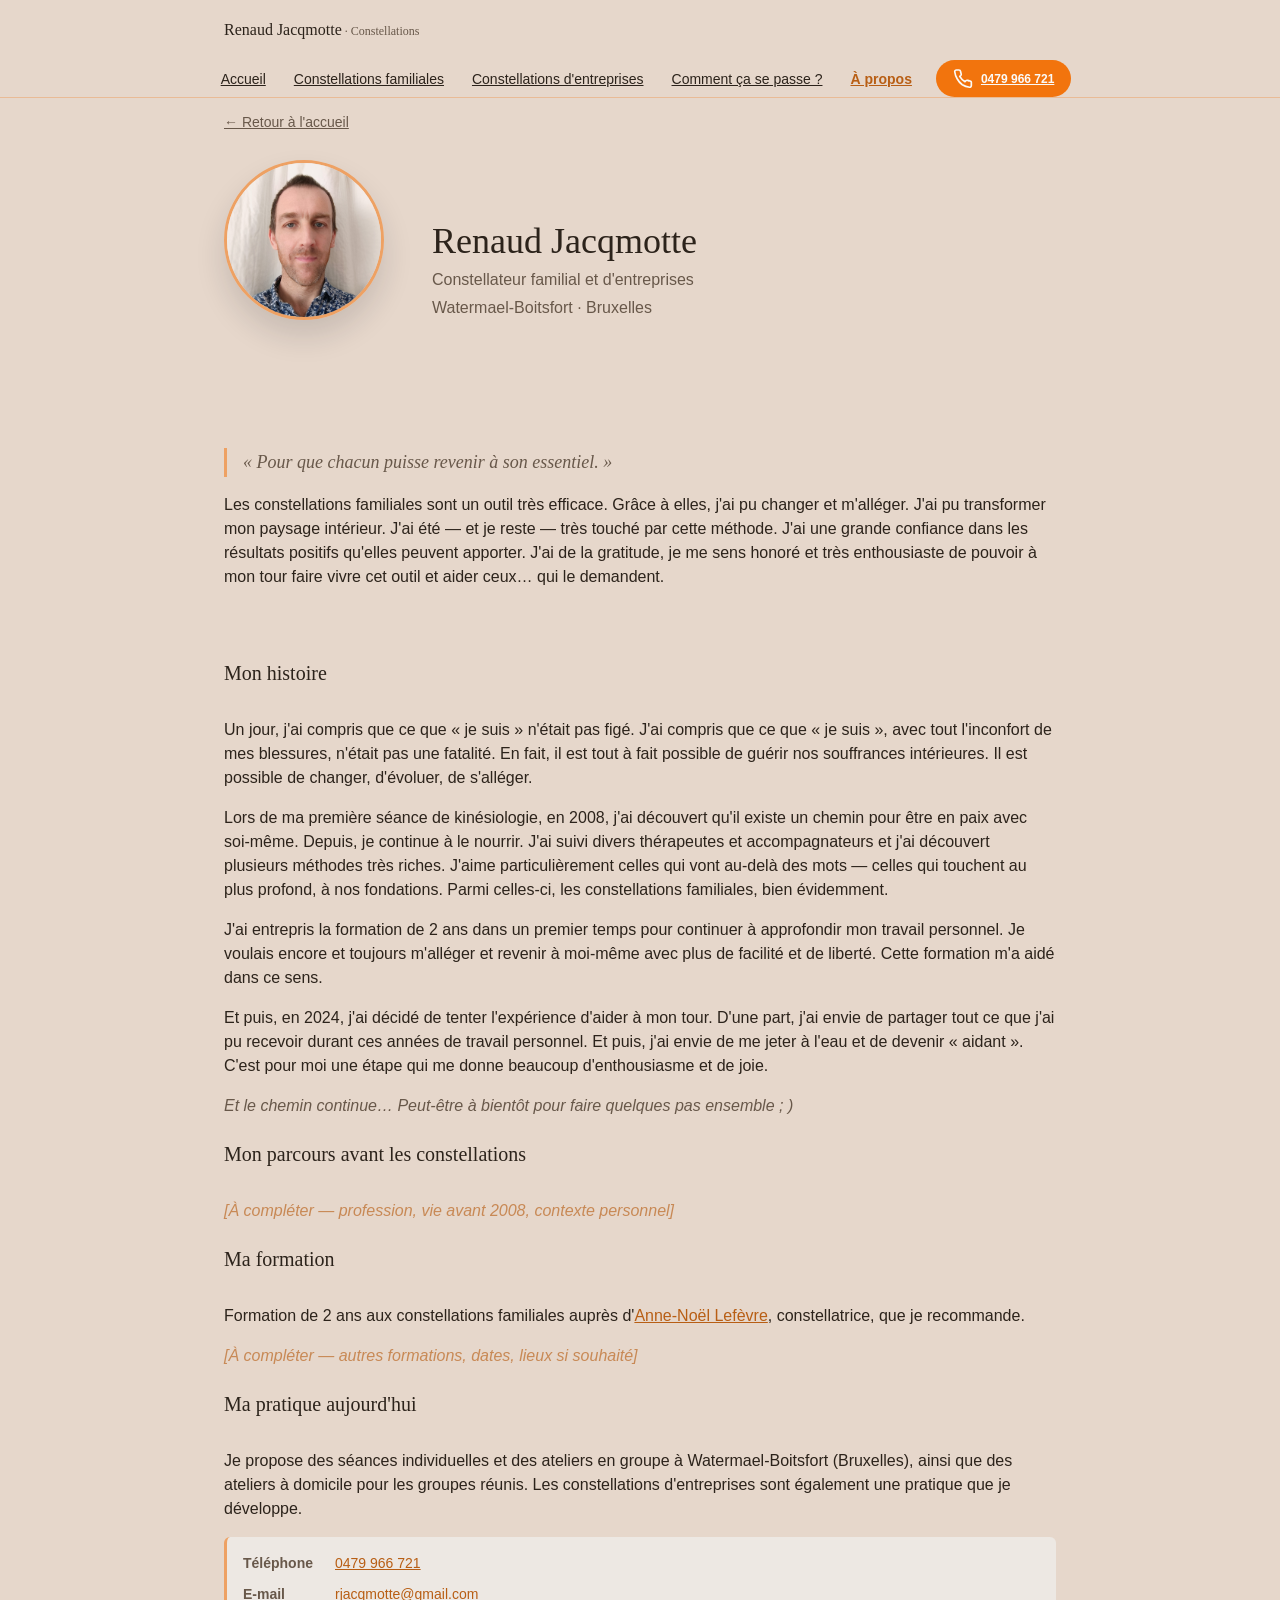
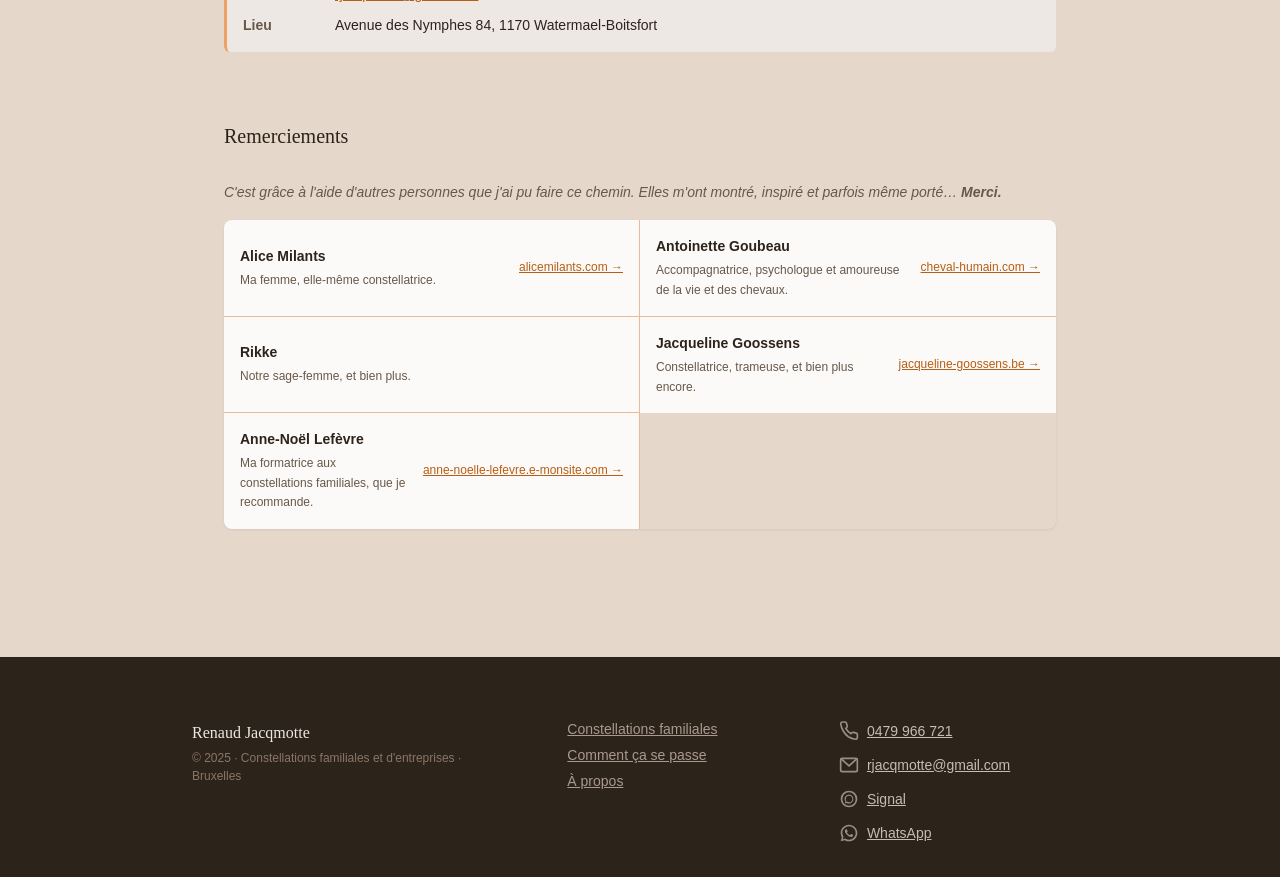
==== a-propos.html @ 7aaa8695 "refonte du menu mobile" ====
<!DOCTYPE html>
<html lang="fr">

<head>
  <title>À propos — Renaud Jacqmotte Constellations</title>
  <meta charset="UTF-8">
  <meta name="viewport" content="width=device-width, initial-scale=1.0">
  <meta name="description" content="Renaud Jacqmotte, constellateur familial et d'entreprises à Bruxelles. Son parcours, son histoire, sa formation.">
  <link rel="icon" href="favicon.svg" type="image/svg+xml">
  <link rel="stylesheet" href="css/variables.css">
  <link rel="stylesheet" href="css/new_style.css">
  <script src="JS/script.js" defer></script>
  <meta property="og:type" content="website">
  <meta property="og:title" content="À propos — Renaud Jacqmotte Constellations">
  <meta property="og:description" content="Renaud Jacqmotte, constellateur familial et d'entreprises à Bruxelles. Son parcours et sa formation.">
  <meta property="og:image" content="resources/media/photo-profil-1.jpg">
  <meta property="og:locale" content="fr_BE">
</head>

<body>

  <header class="site-header">
    <div class="site-header_inner">

      <a class="site-header_logo" href="index.html">
        Renaud Jacqmotte<span class="site-header_logo-sub"> · Constellations</span>
      </a>

      <button class="nav-toggle" aria-label="Ouvrir le menu" aria-expanded="false" aria-controls="mobile-menu">
        <span class="nav-toggle_bar"></span>
        <span class="nav-toggle_bar"></span>
        <span class="nav-toggle_bar"></span>
      </button>

    </div>

    <nav class="mobile-menu" id="mobile-menu" aria-hidden="true">
      <ul class="mobile-menu_list">
        <li><a class="mobile-menu_link" href="index.html">Accueil</a></li>
        <li><a class="mobile-menu_link" href="constellations-familiales.html">Constellations familiales</a></li>
        <li><a class="mobile-menu_link" href="constellations-entreprises.html">Constellations d'entreprises</a></li>
        <li><a class="mobile-menu_link" href="comment-ca-se-passe.html">Comment ça se passe&nbsp;?</a></li>
        <li><a class="mobile-menu_link" href="a-propos.html">À propos</a></li>
        <li class="mobile-menu_cta">
          <a class="mobile-menu_btn mobile-menu_btn--phone" href="tel:+32479966721">
            <svg aria-hidden="true" xmlns="http://www.w3.org/2000/svg" viewBox="0 0 24 24" fill="none"
              stroke="currentColor" stroke-width="2" stroke-linecap="round" stroke-linejoin="round">
              <path d="M22 16.92v3a2 2 0 0 1-2.18 2 19.79 19.79 0 0 1-8.63-3.07A19.5 19.5 0 0 1 5.15 12a19.79 19.79 0 0 1-3.07-8.67A2 2 0 0 1 4.06 1.18h3a2 2 0 0 1 2 1.72c.127.96.361 1.903.7 2.81a2 2 0 0 1-.45 2.11L8.09 8.91a16 16 0 0 0 6.29 6.29l1.09-1.09a2 2 0 0 1 2.11-.45c.907.339 1.85.573 2.81.7A2 2 0 0 1 22 16.92z"/>
            </svg>
            0479 966 721
          </a>
          <div class="mobile-menu_contacts">
            <a class="mobile-menu_btn" href="mailto:rjacqmotte@gmail.com">
              <svg aria-hidden="true" xmlns="http://www.w3.org/2000/svg" viewBox="0 0 24 24" fill="none"
                stroke="currentColor" stroke-width="2">
                <rect x="2" y="4" width="20" height="16" rx="2"/>
                <polyline points="2,4 12,13 22,4"/>
              </svg>
              Mail
            </a>
            <a class="mobile-menu_btn" href="https://wa.me/32479966721" target="_blank" rel="noopener">
              <svg aria-hidden="true" xmlns="http://www.w3.org/2000/svg" viewBox="0 0 24 24" fill="currentColor">
                <path d="M12 2C6.477 2 2 6.477 2 12c0 1.89.525 3.66 1.438 5.168L2 22l4.978-1.418A9.956 9.956 0 0 0 12 22c5.523 0 10-4.477 10-10S17.523 2 12 2zm0 18a7.95 7.95 0 0 1-4.073-1.117l-.292-.174-3.036.865.872-3.093-.19-.308A7.96 7.96 0 0 1 4 12c0-4.411 3.589-8 8-8s8 3.589 8 8-3.589 8-8 8zm4.406-5.884c-.241-.12-1.427-.703-1.648-.783-.221-.08-.382-.12-.543.12-.16.241-.622.783-.763.944-.14.16-.281.18-.522.06-.241-.12-1.018-.375-1.939-1.197-.717-.64-1.201-1.43-1.342-1.671-.14-.241-.015-.371.106-.491.108-.108.241-.281.361-.422.12-.14.16-.241.241-.401.08-.16.04-.301-.02-.422-.06-.12-.543-1.307-.743-1.79-.196-.47-.396-.406-.543-.414l-.462-.008c-.16 0-.422.06-.643.301-.221.241-.843.823-.843 2.007s.863 2.328.983 2.489c.12.16 1.698 2.593 4.115 3.637.575.248 1.023.396 1.372.507.576.184 1.1.158 1.515.096.462-.069 1.427-.583 1.628-1.146.2-.562.2-1.044.14-1.146-.06-.1-.221-.16-.462-.281z"/>
              </svg>
              WhatsApp
            </a>
          </div>
          <a class="mobile-menu_btn mobile-menu_btn--external" href="https://mobilizon.be/@renaud_jacqmotte_constellations" target="_blank" rel="noopener">
            Prochaines dates (mobilizon.be)
            <svg aria-hidden="true" xmlns="http://www.w3.org/2000/svg" viewBox="0 0 24 24" fill="none"
              stroke="currentColor" stroke-width="2" stroke-linecap="round" stroke-linejoin="round">
              <path d="M18 13v6a2 2 0 0 1-2 2H5a2 2 0 0 1-2-2V8a2 2 0 0 1 2-2h6"/>
              <polyline points="15 3 21 3 21 9"/>
              <line x1="10" y1="14" x2="21" y2="3"/>
            </svg>
          </a>
        </li>
      </ul>
    </nav>

    <div class="nav-overlay" id="nav-overlay" aria-hidden="true"></div>
  </header>

  <main class="l-main-container">

    <!-- 1. HERO PORTRAIT -->
    <section class="about-page">

      <a href="index.html" class="page-back">← Retour à l'accueil</a>

      <div class="about-page_header">
        <div class="about-me_portrait-wrapper about-page_portrait-wrapper">
          <img
            class="about-me_portrait"
            src="resources/media/photo-profil-1.jpg" loading="lazy" width="200" height="200"
            alt="Portrait de Renaud Jacqmotte, constellateur"
          />
        </div>
        <div class="about-page_header-text">
          <h1 class="about-page_title">Renaud Jacqmotte</h1>
          <p class="about-me_tagline">Constellateur familial et d'entreprises</p>
          <p class="about-me_tagline">Watermael-Boitsfort · Bruxelles</p>
        </div>
      </div>

    </section>

    <!-- 2. ACCROCHE -->
    <section class="aboutp-intro">
      <blockquote class="page-hero_quote">
        «&nbsp;Pour que chacun puisse revenir à son essentiel.&nbsp;»
      </blockquote>
      <p class="about-me_text">
        Les constellations familiales sont un outil très efficace. Grâce à elles, j'ai pu changer
        et m'alléger. J'ai pu transformer mon paysage intérieur. J'ai été — et je reste — très
        touché par cette méthode. J'ai une grande confiance dans les résultats positifs qu'elles
        peuvent apporter. J'ai de la gratitude, je me sens honoré et très enthousiaste de pouvoir
        à mon tour faire vivre cet outil et aider ceux… qui le demandent.
      </p>
    </section>

    <!-- 3. MON HISTOIRE -->
    <section class="about-page_body">

      <h2 class="section-title about-page_section-title">Mon histoire</h2>

      <p class="about-me_text">
        Un jour, j'ai compris que ce que «&nbsp;je suis&nbsp;» n'était pas figé. J'ai compris que
        ce que «&nbsp;je suis&nbsp;», avec tout l'inconfort de mes blessures, n'était pas une fatalité.
        En fait, il est tout à fait possible de guérir nos souffrances intérieures. Il est possible
        de changer, d'évoluer, de s'alléger.
      </p>
      <p class="about-me_text">
        Lors de ma première séance de kinésiologie, en 2008, j'ai découvert qu'il existe un chemin
        pour être en paix avec soi-même. Depuis, je continue à le nourrir. J'ai suivi divers
        thérapeutes et accompagnateurs et j'ai découvert plusieurs méthodes très riches. J'aime
        particulièrement celles qui vont au-delà des mots — celles qui touchent au plus profond,
        à nos fondations. Parmi celles-ci, les constellations familiales, bien évidemment.
      </p>
      <p class="about-me_text">
        J'ai entrepris la formation de 2 ans dans un premier temps pour continuer à approfondir
        mon travail personnel. Je voulais encore et toujours m'alléger et revenir à moi-même
        avec plus de facilité et de liberté. Cette formation m'a aidé dans ce sens.
      </p>
      <p class="about-me_text">
        Et puis, en 2024, j'ai décidé de tenter l'expérience d'aider à mon tour. D'une part,
        j'ai envie de partager tout ce que j'ai pu recevoir durant ces années de travail personnel.
        Et puis, j'ai envie de me jeter à l'eau et de devenir «&nbsp;aidant&nbsp;». C'est pour moi
        une étape qui me donne beaucoup d'enthousiasme et de joie.
      </p>
      <p class="about-me_text aboutp-closing">
        Et le chemin continue… Peut-être à bientôt pour faire quelques pas ensemble&nbsp;; )
      </p>

      <!-- À compléter -->
      <h2 class="section-title about-page_section-title">Mon parcours avant les constellations</h2>
      <p class="about-me_text aboutp-mock">
        [À compléter — profession, vie avant 2008, contexte personnel]
      </p>

      <h2 class="section-title about-page_section-title">Ma formation</h2>
      <p class="about-me_text">
        Formation de 2 ans aux constellations familiales auprès
        d'<a href="https://anne-noelle-lefevre.e-monsite.com/" class="aboutp-link" target="_blank" rel="noopener">Anne-Noël Lefèvre</a>,
        constellatrice, que je recommande.
      </p>
      <p class="about-me_text aboutp-mock">
        [À compléter — autres formations, dates, lieux si souhaité]
      </p>

      <h2 class="section-title about-page_section-title">Ma pratique aujourd'hui</h2>
      <p class="about-me_text">
        Je propose des séances individuelles et des ateliers en groupe à Watermael-Boitsfort (Bruxelles),
        ainsi que des ateliers à domicile pour les groupes réunis. Les constellations d'entreprises
        sont également une pratique que je développe.
      </p>

      <div class="about-me_contact-container">
        <p class="about-me_contact">
          <span class="about-me_contact-label">Téléphone</span>
          <a href="tel:+32479966721" class="about-me_contact-link">0479 966 721</a>
        </p>
        <p class="about-me_contact">
          <span class="about-me_contact-label">E-mail</span>
          <a href="mailto:rjacqmotte@gmail.com" class="about-me_contact-link">rjacqmotte@gmail.com</a>
        </p>
        <p class="about-me_contact">
          <span class="about-me_contact-label">Lieu</span>
          <span>Avenue des Nymphes 84, 1170 Watermael-Boitsfort</span>
        </p>
      </div>

    </section>

    <!-- 4. REMERCIEMENTS -->
    <section class="aboutp-thanks">
      <h2 class="section-title about-page_section-title">Remerciements</h2>
      <p class="aboutp-thanks_intro">
        C'est grâce à l'aide d'autres personnes que j'ai pu faire ce chemin.
        Elles m'ont montré, inspiré et parfois même porté… <strong>Merci.</strong>
      </p>

      <ul class="aboutp-thanks_list">

        <li class="aboutp-thanks_item">
          <div class="aboutp-thanks_content">
            <p class="aboutp-thanks_name">Alice Milants</p>
            <p class="aboutp-thanks_role">Ma femme, elle-même constellatrice.</p>
          </div>
          <a class="aboutp-thanks_link" href="https://www.alicemilants.com/" target="_blank" rel="noopener">
            alicemilants.com →
          </a>
        </li>

        <li class="aboutp-thanks_item">
          <div class="aboutp-thanks_content">
            <p class="aboutp-thanks_name">Antoinette Goubeau</p>
            <p class="aboutp-thanks_role">Accompagnatrice, psychologue et amoureuse de la vie et des chevaux.</p>
          </div>
          <a class="aboutp-thanks_link" href="https://www.cheval-humain.com/team/antoinette-goubau" target="_blank" rel="noopener">
            cheval-humain.com →
          </a>
        </li>

        <li class="aboutp-thanks_item">
          <div class="aboutp-thanks_content">
            <p class="aboutp-thanks_name">Rikke</p>
            <p class="aboutp-thanks_role">Notre sage-femme, et bien plus.</p>
          </div>
        </li>

        <li class="aboutp-thanks_item">
          <div class="aboutp-thanks_content">
            <p class="aboutp-thanks_name">Jacqueline Goossens</p>
            <p class="aboutp-thanks_role">Constellatrice, trameuse, et bien plus encore.</p>
          </div>
          <a class="aboutp-thanks_link" href="http://www.jacqueline-goossens.be/" target="_blank" rel="noopener">
            jacqueline-goossens.be →
          </a>
        </li>

        <li class="aboutp-thanks_item">
          <div class="aboutp-thanks_content">
            <p class="aboutp-thanks_name">Anne-Noël Lefèvre</p>
            <p class="aboutp-thanks_role">Ma formatrice aux constellations familiales, que je recommande.</p>
          </div>
          <a class="aboutp-thanks_link" href="https://anne-noelle-lefevre.e-monsite.com/" target="_blank" rel="noopener">
            anne-noelle-lefevre.e-monsite.com →
          </a>
        </li>

      </ul>
    </section>

  </main>

  <footer class="site-footer">
    <div class="site-footer_inner">

      <div class="site-footer_brand">
        <p class="site-footer_name">Renaud Jacqmotte</p>
        <p class="site-footer_copy">© 2025 · Constellations familiales et d'entreprises · Bruxelles</p>
      </div>

      <nav class="site-footer_nav" aria-label="Pages">
        <a href="constellations-familiales.html">Constellations familiales</a>
        <a href="comment-ca-se-passe.html">Comment ça se passe</a>
        <a href="a-propos.html">À propos</a>
      </nav>

      <div class="site-footer_contact">
        <a class="site-footer_contact-link" href="tel:+32479966721">
          <svg aria-hidden="true" xmlns="http://www.w3.org/2000/svg" viewBox="0 0 24 24" fill="none"
            stroke="currentColor" stroke-width="2" stroke-linecap="round" stroke-linejoin="round">
            <path d="M22 16.92v3a2 2 0 0 1-2.18 2 19.79 19.79 0 0 1-8.63-3.07A19.5 19.5 0 0 1 5.15 12a19.79 19.79 0 0 1-3.07-8.67A2 2 0 0 1 4.06 1.18h3a2 2 0 0 1 2 1.72c.127.96.361 1.903.7 2.81a2 2 0 0 1-.45 2.11L8.09 8.91a16 16 0 0 0 6.29 6.29l1.09-1.09a2 2 0 0 1 2.11-.45c.907.339 1.85.573 2.81.7A2 2 0 0 1 22 16.92z"/>
          </svg>
          0479 966 721
        </a>
        <a class="site-footer_contact-link" href="mailto:rjacqmotte@gmail.com">
          <svg aria-hidden="true" xmlns="http://www.w3.org/2000/svg" viewBox="0 0 24 24" fill="none"
            stroke="currentColor" stroke-width="2">
            <rect x="2" y="4" width="20" height="16" rx="2"/>
            <polyline points="2,4 12,13 22,4"/>
          </svg>
          rjacqmotte@gmail.com
        </a>
        <a class="site-footer_contact-link" href="https://signal.me/#p/+32479966721" target="_blank" rel="noopener">
          <svg aria-hidden="true" xmlns="http://www.w3.org/2000/svg" viewBox="0 0 24 24" fill="currentColor">
            <path d="M12 2a10 10 0 1 0 10 10A10 10 0 0 0 12 2zm0 18a8 8 0 1 1 8-8 8 8 0 0 1-8 8z"/>
            <path d="M12 6.5a5.5 5.5 0 0 0-4.33 8.84l-.6 2.16 2.16-.6A5.5 5.5 0 1 0 12 6.5zm0 9.5a4 4 0 0 1-2.05-.57l-.15-.09-1.28.34.35-1.26-.1-.16A4 4 0 1 1 12 16z"/>
          </svg>
          Signal
        </a>
        <a class="site-footer_contact-link" href="https://wa.me/32479966721" target="_blank" rel="noopener">
          <svg aria-hidden="true" xmlns="http://www.w3.org/2000/svg" viewBox="0 0 24 24" fill="currentColor">
            <path d="M12 2C6.477 2 2 6.477 2 12c0 1.89.525 3.66 1.438 5.168L2 22l4.978-1.418A9.956 9.956 0 0 0 12 22c5.523 0 10-4.477 10-10S17.523 2 12 2zm0 18a7.95 7.95 0 0 1-4.073-1.117l-.292-.174-3.036.865.872-3.093-.19-.308A7.96 7.96 0 0 1 4 12c0-4.411 3.589-8 8-8s8 3.589 8 8-3.589 8-8 8zm4.406-5.884c-.241-.12-1.427-.703-1.648-.783-.221-.08-.382-.12-.543.12-.16.241-.622.783-.763.944-.14.16-.281.18-.522.06-.241-.12-1.018-.375-1.939-1.197-.717-.64-1.201-1.43-1.342-1.671-.14-.241-.015-.371.106-.491.108-.108.241-.281.361-.422.12-.14.16-.241.241-.401.08-.16.04-.301-.02-.422-.06-.12-.543-1.307-.743-1.79-.196-.47-.396-.406-.543-.414l-.462-.008c-.16 0-.422.06-.643.301-.221.241-.843.823-.843 2.007s.863 2.328.983 2.489c.12.16 1.698 2.593 4.115 3.637.575.248 1.023.396 1.372.507.576.184 1.1.158 1.515.096.462-.069 1.427-.583 1.628-1.146.2-.562.2-1.044.14-1.146-.06-.1-.221-.16-.462-.281z"/>
          </svg>
          WhatsApp
        </a>
      </div>

    </div>
  </footer>

  <nav class="contact-banner">
    <ul class="contact-banner_gallery">
      <li class="contact-banner_item">
        <a class="contact-banner_link contact_mail" href="mailto:rjacqmotte@gmail.com" aria-label="Envoyer un mail">
          <svg xmlns="http://www.w3.org/2000/svg" viewBox="0 0 24 24" fill="none" stroke="currentColor" stroke-width="2" aria-hidden="true">
            <rect x="2" y="4" width="20" height="16" rx="2"/><polyline points="2,4 12,13 22,4"/>
          </svg>
          <span class="contact-banner_label">Mail</span>
        </a>
      </li>
      <li class="contact-banner_item">
        <a class="contact-banner_link contact_phone" href="tel:+32479966721" aria-label="Appeler par téléphone">
          <svg xmlns="http://www.w3.org/2000/svg" viewBox="0 0 24 24" fill="none" stroke="currentColor" stroke-width="2" stroke-linecap="round" stroke-linejoin="round" aria-hidden="true">
            <path d="M22 16.92v3a2 2 0 0 1-2.18 2 19.79 19.79 0 0 1-8.63-3.07A19.5 19.5 0 0 1 5.15 12a19.79 19.79 0 0 1-3.07-8.67A2 2 0 0 1 4.06 1.18h3a2 2 0 0 1 2 1.72 12.84 12.84 0 0 0 .7 2.81 2 2 0 0 1-.45 2.11L8.09 8.91a16 16 0 0 0 6.29 6.29l1.09-1.09a2 2 0 0 1 2.11-.45 12.84 12.84 0 0 0 2.81.7A2 2 0 0 1 22 16.92z"/>
          </svg>
          <span class="contact-banner_label">Téléphone</span>
        </a>
      </li>
      <li class="contact-banner_item">
        <a class="contact-banner_link contact_signal" href="https://signal.me/#p/+32479966721" aria-label="Contacter sur Signal">
          <svg xmlns="http://www.w3.org/2000/svg" viewBox="0 0 24 24" fill="currentColor" aria-hidden="true">
            <path d="M12 2a10 10 0 1 0 10 10A10 10 0 0 0 12 2zm0 18a8 8 0 1 1 8-8 8 8 0 0 1-8 8z"/>
            <path d="M12 6.5a5.5 5.5 0 0 0-4.33 8.84l-.6 2.16 2.16-.6A5.5 5.5 0 1 0 12 6.5zm0 9.5a4 4 0 0 1-2.05-.57l-.15-.09-1.28.34.35-1.26-.1-.16A4 4 0 1 1 12 16z"/>
          </svg>
          <span class="contact-banner_label">Signal</span>
        </a>
      </li>
      <li class="contact-banner_item">
        <a class="contact-banner_link contact_whatsapp" href="https://wa.me/32479966721" aria-label="Envoyer un message WhatsApp">
          <svg xmlns="http://www.w3.org/2000/svg" viewBox="0 0 24 24" fill="currentColor" aria-hidden="true">
            <path d="M12 2C6.477 2 2 6.477 2 12c0 1.89.525 3.66 1.438 5.168L2 22l4.978-1.418A9.956 9.956 0 0 0 12 22c5.523 0 10-4.477 10-10S17.523 2 12 2zm0 18a7.95 7.95 0 0 1-4.073-1.117l-.292-.174-3.036.865.872-3.093-.19-.308A7.96 7.96 0 0 1 4 12c0-4.411 3.589-8 8-8s8 3.589 8 8-3.589 8-8 8zm4.406-5.884c-.241-.12-1.427-.703-1.648-.783-.221-.08-.382-.12-.543.12-.16.241-.622.783-.763.944-.14.16-.281.18-.522.06-.241-.12-1.018-.375-1.939-1.197-.717-.64-1.201-1.43-1.342-1.671-.14-.241-.015-.371.106-.491.108-.108.241-.281.361-.422.12-.14.16-.241.241-.401.08-.16.04-.301-.02-.422-.06-.12-.543-1.307-.743-1.79-.196-.47-.396-.406-.543-.414l-.462-.008c-.16 0-.422.06-.643.301-.221.241-.843.823-.843 2.007s.863 2.328.983 2.489c.12.16 1.698 2.593 4.115 3.637.575.248 1.023.396 1.372.507.576.184 1.1.158 1.515.096.462-.069 1.427-.583 1.628-1.146.2-.562.2-1.044.14-1.146-.06-.1-.221-.16-.462-.281z"/>
          </svg>
          <span class="contact-banner_label">WhatsApp</span>
        </a>
      </li>
    </ul>
  </nav>

</body>
</html>
---- css/variables.css ----
:root {
  /* Primitive colors: 50=lightest, 900=darkest */
  --color-primary-50: hsl(27 10% 98%);
  --color-primary-100: hsl(27 20% 92%);
  --color-primary-200: hsl(27 35% 85%);
  --color-primary-300: hsl(27 65% 75%);
  --color-primary-400: hsl(27 80% 66%);
  --color-primary-500: hsl(27 90% 50%);
  --color-primary-600: hsl(27 80% 40%);
  --color-primary-700: hsl(27 65% 25%);
  --color-primary-800: hsl(27 35% 15%);
  --color-primary-900: hsl(27 20% 10%);

  --color-secondary-50: hsl(99 5% 80%);
  --color-secondary-100: hsl(99, 8%, 70%);
  --color-secondary-200: hsl(99 25% 65%);
  --color-secondary-300: hsl(99, 35%, 41%);
  --color-secondary-400: hsl(99 55% 32%);
  --color-secondary-500: hsl(99, 98%, 17%);
  --color-secondary-600: hsl(99 55% 16%);
  --color-secondary-700: hsl(99, 35%, 15%);
  --color-secondary-800: hsl(99 25% 13%);
  --color-secondary-900: hsl(99 15% 10%);

  /* Neutral colors: slight tint from primary hue */
  --color-gray-50: hsl(27 28% 98%);
  --color-gray-100: hsl(27 24% 95%);
  --color-gray-200: hsl(27 20% 91%);
  --color-gray-300: hsl(27 18% 84%);
  --color-gray-400: hsl(27 16% 74%);
  --color-gray-500: hsl(27 14% 61%);
  --color-gray-600: hsl(27 15% 47%);
  --color-gray-700: hsl(27 17% 35%);
  --color-gray-800: hsl(27 20% 24%);
  --color-gray-900: hsl(27 24% 14%);

  --color-red-50: hsl(8 82% 97%);
  --color-red-100: hsl(8 78% 93%);
  --color-red-200: hsl(8 74% 86%);
  --color-red-300: hsl(8 70% 77%);
  --color-red-400: hsl(8 76% 66%);
  --color-red-500: hsl(8 80% 55%);
  --color-red-600: hsl(8 70% 45%);
  --color-red-700: hsl(8 60% 36%);
  --color-red-800: hsl(8 52% 28%);
  --color-red-900: hsl(8 44% 20%);

  --color-green-50: hsl(154 56% 96%);
  --color-green-100: hsl(154 52% 92%);
  --color-green-200: hsl(154 48% 84%);
  --color-green-300: hsl(154 46% 75%);
  --color-green-400: hsl(154 56% 63%);
  --color-green-500: hsl(154 66% 48%);
  --color-green-600: hsl(154 56% 39%);
  --color-green-700: hsl(154 48% 31%);
  --color-green-800: hsl(154 40% 24%);
  --color-green-900: hsl(154 34% 18%);

  --color-yellow-50: hsl(38 92% 90%);
  --color-yellow-100: hsl(38 89% 84%);
  --color-yellow-200: hsl(38 88% 82%);
  --color-yellow-300: hsl(38 84% 72%);
  --color-yellow-400: hsl(38 90% 61%);
  --color-yellow-500: hsl(38 94% 50%);
  --color-yellow-600: hsl(38 82% 41%);
  --color-yellow-700: hsl(38 70% 33%);
  --color-yellow-800: hsl(38 58% 26%);
  --color-yellow-900: hsl(38 46% 20%);

  /* Typography scale */
  --font-size-xs: 12px;
  --font-size-sm: 14px;
  --font-size-base: 16px;
  --font-size-lg: 18px;
  --font-size-xl: 20px;
  --font-size-2xl: 24px;
  --font-size-3xl: 30px;
  --font-size-4xl: 36px;
  --font-size-5xl: 48px;
  --font-size-6xl: 60px;
  --font-size-7xl: 72px;

  /* Font weights */
  --fw-regular: 400;
  --fw-medium: 500;
  --fw-semibold: 600;
  --fw-bold: 700;
  --fw-extrabold: 800;

  /* Line heights */
  --lh-tight: 1.1;
  --lh-snug: 1.25;
  --lh-normal: 1.5;
  --lh-relaxed: 1.625;
  --lh-loose: 1.8;

  /* Space scale (non-linear by design) */
  --space-1: 4px;
  --space-2: 8px;
  --space-3: 12px;
  --space-4: 16px;
  --space-5: 24px;
  --space-6: 32px;
  --space-7: 48px;
  --space-8: 64px;
  --space-9: 96px;
  --space-10: 128px;
  --space-11: 192px;
  --space-12: 256px;
  --space-13: 384px;
  --space-14: 512px;
  --space-15: 640px;
  --space-16: 768px;

  /* Size aliases */
  --size-1: var(--space-1);
  --size-2: var(--space-2);
  --size-3: var(--space-3);
  --size-4: var(--space-4);
  --size-5: var(--space-5);
  --size-6: var(--space-6);
  --size-7: var(--space-7);
  --size-8: var(--space-8);
  --size-9: var(--space-9);
  --size-10: var(--space-10);
  --size-11: var(--space-11);
  --size-12: var(--space-12);
  --size-13: var(--space-13);
  --size-14: var(--space-14);
  --size-15: var(--space-15);
  --size-16: var(--space-16);

  /* Border radius */
  --radius-1: 2px;
  --radius-2: 4px;
  --radius-3: 6px;
  --radius-4: 8px;
  --radius-5: 12px;
  --radius-6: 20px;
  --radius-round: 9999px;

  /* Border widths */
  --border-width-1: 1px;
  --border-width-2: 2px;
  --border-width-3: 3px;
  --border-width-focus: 3px;

  /* Opacity */
  --opacity-disabled: 0.4;
  --opacity-muted: 0.64;
  --opacity-overlay: 0.8;

  /* Shadows */
  --shadow-1: 0 1px 2px hsl(220 30% 10% / 0.08);
  --shadow-2: 0 4px 8px hsl(220 30% 10% / 0.1);
  --shadow-3: 0 10px 20px hsl(220 30% 10% / 0.12);
  --shadow-4: 0 16px 30px hsl(220 30% 10% / 0.14);
  --shadow-5: 0 24px 48px hsl(220 30% 10% / 0.18);

  /* Layering */
  --z-index-base: 0;
  --z-index-dropdown: 1000;
  --z-index-sticky: 1100;
  --z-index-overlay: 1200;
  --z-index-modal: 1300;
  --z-index-toast: 1400;
  --z-index-tooltip: 1500;

  /* Motion */
  --duration-fast: 120ms;
  --duration-normal: 220ms;
  --duration-slow: 360ms;

  --ease-standard: cubic-bezier(0.2, 0, 0, 1);
  --ease-in: cubic-bezier(0.4, 0, 1, 1);
  --ease-out: cubic-bezier(0, 0, 0.2, 1);
  --ease-bounce: cubic-bezier(0.34, 1.56, 0.64, 1);

  /* Breakpoints */
  --breakpoint-sm: 480px;
  --breakpoint-md: 768px;
  --breakpoint-lg: 1024px;
  --breakpoint-xl: 1280px;

  /* Layout */
  --container-sm: 540px;
  --container-md: 720px;
  --container-lg: 960px;
  --container-xl: 1140px;
  --max-reading-width: 68ch;

  /* Component sizing */
  --control-height-sm: 32px;
  --control-height-md: 40px;
  --control-height-lg: 48px;

  --icon-sm: 16px;
  --icon-md: 20px;
  --icon-lg: 24px;


  /************************************************************************/
  /* Semantic aliases */
  /********************/

  /* font */
  --font-family-header: 'Georgia', 'Palatino Linotype', 'Book Antiqua', Palatino, serif;
  --font-family-text: 'Segoe UI', 'Helvetica Neue', Arial, sans-serif;

  /* color */
  --color-bg-canvas: var(--color-primary-200);
  --color-bg-surface: var(--color-gray-200);
  --color-bg-elevated: var(--color-gray-50);

  --color-border-default: var(--color-primary-300);
  --color-border-strong: var(--color-primary-500);

  --color-text-default: var(--color-gray-900);
  --color-text-muted: var(--color-gray-700);
  --color-text-inverse: var(--color-gray-50);
  --color-text-alt1: var(--color-primary-600);

  --color-action-primary-bg: var(--color-primary-500);
  --color-action-primary-bg-hover: var(--color-primary-600);
  --color-action-primary-bg-active: var(--color-primary-700);
  --color-action-primary-bg-soft: var(--color-primary-100);
  --color-action-primary-text: var(--color-gray-50);
  --color-action-primary-border: var(--color-primary-500);

  --color-action-secondary-bg: var(--color-secondary-500);
  --color-action-secondary-bg-hover: var(--color-secondary-600);
  --color-action-secondary-bg-active: var(--color-secondary-700);
  --color-action-secondary-bg-soft: var(--color-secondary-100);
  --color-action-secondary-text: var(--color-gray-50);
  --color-action-secondary-border: var(--color-secondary-500);

  --color-link: var(--color-primary-600);
  --color-link-hover: var(--color-primary-700);
  --color-link-visited: var(--color-primary-800);

  --color-status-success: var(--color-green-500);
  --color-status-warning: var(--color-yellow-500);
  --color-status-danger: var(--color-red-500);

  --color-status-success-soft: var(--color-green-100);
  --color-status-warning-soft: var(--color-yellow-100);
  --color-status-danger-soft: var(--color-red-100);

  --color-disabled-bg: var(--color-gray-200);
  --color-disabled-border: var(--color-gray-300);
  --color-disabled-text: var(--color-gray-500);

  --color-focus-ring: hsl(220 84% 54% / 0.35);

  /* Button tokens */
  --color-btn-filled-bg: var(--color-primary-300);
  --color-btn-filled-bg-hover: var(--color-primary-400);
  --color-btn-filled-text: var(--color-primary-800);
  --color-btn-filled-border: var(--color-primary-400);

  --color-btn-bg-outline: var(--color-bg-surface);
  --color-btn-outline-text: var(--color-primary-700);
  --color-btn-outline-border: var(--color-primary-300);
  --color-btn-outline-border-hover: var(--color-primary-500);
  --color-btn-outline-bg-hover: var(--color-primary-200);

  --color-btn-ghost-text: var(--color-gray-600);
  --color-btn-ghost-text-hover: var(--color-gray-800);
  --color-btn-ghost-bg-hover: var(--color-gray-100);
}

/*
  ============================================================
  BONNES PRATIQUES - DESIGN TOKENS CSS (Synthese etudiante)
  ============================================================

  1) ORGANISER LES TOKENS EN 3 COUCHES
  - Primitives: valeurs brutes (color-primary-500, space-4, radius-3).
  - Semantiques: role UI (color-text-default, color-border-default).
  - Composants: besoins specifiques (control-height-md).
  -> En pratique: les composants utilisent surtout les tokens semantiques.

  2) GARDER UNE ECHELLE COHERENTE
  - Couleurs: 50 a 900 (clair vers fonce).
  - Espacements: une echelle unique (ici non lineaire, c'est OK si volontaire).
  - Typo: noms lisibles (xs, sm, base, lg, xl, 2xl...).

  3) PRIVILEGIER LE NOM DU ROLE, PAS LE NOM DE LA COULEUR
  - Preferer color-text-muted plutot que color-gray-600 dans les composants.
  - Avantage: plus simple a maintenir et a themer (dark mode, branding).

  4) STANDARDISER LES ETATS D'INTERACTION
  - Prevoir default, hover, active, focus-visible, disabled.
  - Conserver un focus ring visible (accessibilite clavier).

  5) ACCESSIBILITE (A11Y)
  - Verifier le contraste texte/fond (objectif WCAG AA minimum).
  - Eviter l'information uniquement par la couleur (ajouter icone/texte si besoin).
  - Garder des tailles de texte lisibles (base >= 16px en general).

  6) THEMING PROPRE
  - Pour creer un theme (ex: dark), redefinir d'abord les tokens semantiques.
  - Garder les primitives stables autant que possible.
  - Exemple: [data-theme="dark"] { --color-text-default: ... }

  7) EVITER LES "MAGIC NUMBERS"
  - Ne pas ecrire des valeurs en dur dans les composants.
  - Utiliser var(...) pour espace, couleurs, radius, ombres, typo, z-index.

  8) Z-INDEX ET OMBRES
  - Utiliser une echelle de couches (z-index-*) pour eviter les conflits.
  - Utiliser une echelle d'ombres (shadow-*) pour une profondeur coherente.

  9) RESPONSIVE
  - Centraliser les breakpoints ici.
  - Utiliser des conteneurs (container-*) et une largeur de lecture (max-reading-width)
    pour un confort de lecture sur desktop/mobile.

  10) STRATEGIE DE MAINTENANCE
  - Quand tu renommes des tokens, fais une migration progressive.
  - Option utile: conserver temporairement des aliases de compatibilite.
  - Supprimer les anciens tokens une fois la migration terminee.

  11) NOMMAGE RECOMMANDE
  - lowercase + tirets uniquement.
  - Prefixes explicites: color-, space-, size-, font-size-, z-index-.
  - Noms courts mais clairs, sans abreviations ambiguës.

  12) REFLEXE PROJET
  - Cette feuille est ton contrat visuel global.
  - Si une nouvelle valeur apparait souvent, transforme-la en token.
*/

/*
  ============================================================
  CHECKLIST RAPIDE - AVANT DE COMMENCER UN NOUVEAU PROJET
  ============================================================

  SYSTEME
  [ ] J'ai defini mes primitives (colors, space, typography, radius, shadow).
  [ ] J'ai defini mes tokens semantiques (text, bg, border, action, status).
  [ ] Je n'utilise qu'une seule convention de nommage (kebab-case).

  ACCESSIBILITE
  [ ] Le contraste des textes principaux passe WCAG AA.
  [ ] Le focus-visible est clairement visible au clavier.
  [ ] Les etats disabled restent lisibles (pas seulement "grises").

  COMPOSANTS
  [ ] Les boutons/champs/cartes utilisent les tokens, pas de valeurs en dur.
  [ ] Les etats hover/active/focus/disabled sont definis.
  [ ] Les espacements internes suivent l'echelle space-*.

  RESPONSIVE
  [ ] Les breakpoints sont centralises (breakpoint-*).
  [ ] La largeur de lecture reste confortable (max-reading-width).
  [ ] Les tailles de controle sont testees mobile + desktop.

  QUALITE
  [ ] Je n'ai pas de magic numbers repetees dans les styles.
  [ ] Je n'ai pas de doublons evidents dans les tokens.
  [ ] Les nouveaux tokens ont un nom de role clair.

  EVOLUTION
  [ ] Je peux ajouter un theme dark en redefinissant surtout les semantiques.
  [ ] J'ai note les decisions importantes (README ou notes).
*/
---- css/new_style.css ----
/* Styles du site : catégories 0 à 6, détaillées dans doc/ux.md.
  Les adaptations responsive restent avec leur groupe ; ordre interne conservé.
  Les ajustements .page-home ne sont pas encore généralisés aux autres pages. */

/* ============================================================
  0. VARIABLES
  ------------------------------------------------------------
  Primitives dans variables.css ; rôles typographiques et rythme ci-dessous.
  Les variables de l'accueil restent limitées à :root:where(.page-home).
============================================================ */

:root:where(.page-home) {
  --type-font-heading: var(--font-family-header);
  --type-font-body: var(--font-family-text);
  --type-size-page-title: var(--font-size-3xl);
  --type-size-page-title-wide: var(--font-size-4xl);
  --type-size-section-title: var(--font-size-xl);
  --type-size-subtitle: var(--font-size-xl);
  --type-size-item-title: var(--font-size-lg);
  --type-size-body: var(--font-size-base);
  --type-size-lead: var(--font-size-lg);
  --type-size-label: var(--font-size-xs);
  --type-size-action: var(--font-size-sm);
  --type-size-navigation: var(--font-size-base);
  --type-size-navigation-wide: var(--font-size-sm);
  --type-weight-regular: var(--fw-regular);
  --type-weight-medium: var(--fw-medium);
  --type-weight-label: var(--fw-semibold);
  --type-weight-action: var(--fw-semibold);
  --type-leading-heading: var(--lh-snug);
  --type-leading-compact: var(--lh-normal);
  --type-leading-body: var(--lh-relaxed);
  --type-leading-brand: 1;
}

@media (min-width: 768px) {

  :root:where(.page-home) {
    --type-size-page-title: var(--type-size-page-title-wide);
    --type-size-navigation: var(--type-size-navigation-wide);
  }
}

:root:where(.page-home) {
  --layout-page-gutter: var(--space-4);
  --layout-section-gap: var(--space-8);
  --layout-section-content-gap: var(--space-4);
  --layout-gallery-gap: var(--space-4);
  --layout-agenda-item-gap: var(--space-7);
  --layout-agenda-list-margin-block: var(--space-6);
  --layout-card-content-gap: var(--space-3);
  --layout-text-stack-gap: var(--space-2);
  --layout-info-text-gap: var(--space-1);
  --layout-service-card-padding: var(--space-5);
  --layout-info-card-padding-block: var(--space-4);
  --layout-info-card-padding-inline: var(--space-3);
  --layout-action-gap: var(--space-2);
}

@media (min-width: 768px) {

  :root:where(.page-home) {
    --layout-page-gutter: var(--space-8);
    --layout-gallery-gap: var(--space-5);
    --layout-section-gap: var(--space-9);
  }
}

@media (min-width: 1024px) {

  :root:where(.page-home) {
    --layout-page-gutter: var(--space-9);
    --layout-service-card-padding: var(--space-6);
    --layout-section-gap: var(--space-9);
  }
}

/* ============================================================
  1. BASE
  ------------------------------------------------------------
  Styles par défaut des éléments HTML, sans classe de composant.
============================================================ */

html {
  scroll-behavior: smooth;
}

* {
  margin: 0;
  padding: 0;
  box-sizing: border-box;
}

body {
  font-family: var(--font-family-text);
  color: var(--color-text-default);
  background-color: var(--color-bg-canvas);
}

h1,
h2,
h3,
h4 {
  font-family: var(--font-family-header);
}

h1 {
  font-size: var(--font-size-3xl);
  line-height: var(--lh-snug);
  font-weight: var(--fw-regular);
}

h2 {
  font-size: var(--font-size-2xl);
  line-height: var(--lh-snug);
  font-weight: var(--fw-regular);
}

h3 {
  font-size: var(--font-size-xl);
  line-height: var(--lh-normal);
  font-weight: var(--fw-bold);
}

p,
label {
  font-size: var(--font-size-base);
  line-height: var(--lh-normal);
}

a {
  font-family: var(--font-family-text);
  color: var(--color-link);
  border-bottom: solid 2px var(--color-link);
  transition: border-color 0.3s ease-out;
}

a:hover {
  border-bottom: solid var(--border-width-2) var(--color-link-hover);
}

/* Sections de contenu : colonne verticale, écart entre titre et contenu.
  Le hero est exclu : il a son propre pattern (deux colonnes sur grand écran). */
.l-main-container > section:not(.page-hero) {
  display: flex;
  flex-direction: column;
  gap: var(--layout-section-content-gap, var(--space-4));
}

/* ============================================================
  2. STRUCTURE / LAYOUT
  ------------------------------------------------------------
  Ossature générale du site. Le flex/grid interne reste avec son composant.

  Conteneur principal
============================================================ */

.l-main-container {
  padding: var(--space-4) var(--space-4) var(--space-8);
  display: flex;
  flex-direction: column;
  gap: var(--layout-section-gap, var(--space-8));
}

@media (max-width: 767px) {

  .l-main-container {
    padding-bottom: calc(var(--space-8) + 68px);
  }
}

@media (min-width: 768px) {

  .l-main-container {
    max-width: 1024px;
    margin-left: auto;
    margin-right: auto;
    padding-left: var(--space-8);
    padding-right: var(--space-8);
  }
}

@media (min-width: 1024px) {

  .l-main-container {
    padding-left: var(--space-9);
    padding-right: var(--space-9);
  }
}

:where(.page-home) .l-main-container {
  padding-inline: var(--layout-page-gutter);
}

/* --- En-tête : structure --- */

header,
.site-header {
  position: sticky;
  top: 0;
  z-index: var(--z-index-sticky);
  background-color: var(--color-bg-canvas);
  border-bottom: var(--border-width-1) solid var(--color-border-default);
}

.site-header_inner {
  display: flex;
  align-items: center;
  justify-content: space-between;
  padding: 0 var(--space-4);
  height: 52px;
}

@media (min-width: 768px) {

  .site-header_inner {
    max-width: 1024px;
    margin: 0 auto;
    padding: 0 var(--space-8);
    height: 60px;
  }
}

@media (min-width: 1024px) {

  .site-header_inner {
    padding: 0 var(--space-9);
  }
}

:where(.page-home) .site-header_inner {
  padding-inline: var(--layout-page-gutter);
}

/* --- Pied de page : structure --- */

.site-footer {
  background-color: var(--color-gray-900);
  color: var(--color-gray-400);
  padding: var(--space-6) var(--space-4);
  padding-bottom: calc(var(--space-6) + 68px);
  /* espace contact-banner mobile */
}

.site-footer_inner {
  display: flex;
  flex-direction: column;
  gap: var(--space-5);
  max-width: 1024px;
  margin: 0 auto;
}

@media (min-width: 768px) {

  .site-footer {
    padding: var(--space-8) 0 var(--space-6);
  }

  .site-footer_inner {
    flex-direction: row;
    align-items: flex-start;
    gap: var(--space-8);
    padding: 0 var(--space-8);
  }
}

/* ============================================================
  3. COMPOSANTS / MODULES
  ------------------------------------------------------------
  Blocs réutilisables, variantes, états propres et responsive.
  Convention BEM visée ; aucun renommage dans cette étape.

  Identité dans l'en-tête
============================================================ */

/* --- Carte réutilisable : fond, ombre, rayon et padding unifiés --- */

.card {
  background-color: var(--color-bg-surface);
  border-radius: var(--radius-4);
  box-shadow: var(--shadow-1);
  padding: var(--space-5);
}

/* --- Liste sobre avec icônes en puces --- */

.icon-list {
  list-style: none;
  display: flex;
  flex-direction: column;
  gap: var(--space-3);
  margin-left: var(--space-4);
}

.icon-list_item {
  display: flex;
  gap: var(--space-3);
  align-items: flex-start;
}

.icon-list_item svg {
  flex-shrink: 0;
  width: var(--icon-md);
  height: var(--icon-md);
  color: var(--color-primary-500);
  margin-top: 2px;
}

.site-header_logo {
  font-family: var(--font-family-header);
  font-size: var(--font-size-base);
  font-weight: var(--fw-regular);
  color: var(--color-text-default);
  border-bottom: none;
  text-decoration: none;
  line-height: 1;
}

.site-header_logo:hover {
  color: var(--color-primary-700);
  border-bottom: none;
}

.site-header_logo-sub {
  color: var(--color-text-muted);
  font-size: var(--font-size-xs);
}

/* --- Navigation : bouton, menu et voile --- */

.nav-toggle {
  display: flex;
  flex-direction: column;
  justify-content: center;
  gap: 5px;
  width: 40px;
  height: 40px;
  padding: var(--space-2);
  background: none;
  border: none;
  cursor: pointer;
  border-radius: var(--radius-2);
  transition: background-color var(--duration-fast) var(--ease-out);
}

.nav-toggle:hover {
  background-color: var(--color-bg-surface);
}

.nav-toggle_bar {
  display: block;
  width: 100%;
  height: 2px;
  background-color: var(--color-text-default);
  border-radius: var(--radius-round);
  transform-origin: center;
  transition: transform var(--duration-normal) var(--ease-standard),
              opacity var(--duration-normal) var(--ease-standard);
}

.nav-toggle.is-open .nav-toggle_bar:nth-child(1) {
  transform: translateY(7px) rotate(45deg);
}

.nav-toggle.is-open .nav-toggle_bar:nth-child(2) {
  opacity: 0;
  transform: scaleX(0);
}

.nav-toggle.is-open .nav-toggle_bar:nth-child(3) {
  transform: translateY(-7px) rotate(-45deg);
}

.mobile-menu {
  position: fixed;
  top: 52px;
  left: 0;
  right: 0;
  z-index: var(--z-index-dropdown);
  background-color: var(--color-bg-canvas);
  border-bottom: var(--border-width-1) solid var(--color-border-default);
  box-shadow: var(--shadow-4);
  /* État fermé */
  transform: translateY(-8px);
  opacity: 0;
  pointer-events: none;
  visibility: hidden;
  transition: transform var(--duration-normal) var(--ease-standard),
              opacity var(--duration-normal) var(--ease-standard),
              visibility 0s var(--duration-normal);
}

.mobile-menu.is-open {
  transform: translateY(0);
  opacity: 1;
  pointer-events: auto;
  visibility: visible;
  transition: transform var(--duration-normal) var(--ease-standard),
              opacity var(--duration-normal) var(--ease-standard),
              visibility 0s 0s;
}

.mobile-menu_list {
  list-style: none;
  padding: var(--space-4) 0;
  display: flex;
  flex-direction: column;
}

.mobile-menu_separator {
  padding: var(--space-3) var(--space-5) var(--space-1);
  font-size: var(--font-size-xs);
  font-weight: var(--fw-semibold);
  text-transform: uppercase;
  letter-spacing: 0.1em;
  color: var(--color-text-muted);
}

.mobile-menu_link {
  display: block;
  padding: var(--space-4) var(--space-5);
  font-size: var(--font-size-base);
  font-weight: var(--fw-medium);
  color: var(--color-text-default);
  border-bottom: none;
  transition: background-color var(--duration-fast) var(--ease-out),
              color var(--duration-fast) var(--ease-out);
}

.mobile-menu_link:hover {
  background-color: var(--color-bg-surface);
  color: var(--color-primary-700);
  border-bottom: none;
}

.mobile-menu_link.is-active {
  color: var(--color-primary-600);
  font-weight: var(--fw-semibold);
}

.mobile-menu_cta {
  padding: var(--space-4) var(--space-5) var(--space-2);
}

.mobile-menu_contacts {
  display: flex;
  flex-direction: column;
  gap: var(--space-3);
  margin-block: var(--space-5);
}

.mobile-menu_btn {
  display: flex;
  align-items: center;
  justify-content: center;
  gap: var(--space-2);
  width: 100%;
  padding: var(--space-3) var(--space-5);
  background-color: transparent;
  color: var(--color-primary-600);
  border: var(--border-width-1) solid var(--color-border-default);
  border-radius: var(--radius-round);
  font-weight: var(--fw-semibold);
  font-size: var(--font-size-sm);
  border-bottom: none;
  transition: background-color var(--duration-fast) var(--ease-out),
              color var(--duration-fast) var(--ease-out),
              border-color var(--duration-fast) var(--ease-out);
}

.mobile-menu_btn:hover {
  background-color: var(--color-bg-surface);
  color: var(--color-primary-700);
  border-color: var(--color-primary-300);
}

.mobile-menu_btn svg {
  width: var(--icon-md);
  height: var(--icon-md);
}

/* Bouton vers un site externe (Mobilizon) : sans bord, pour le distinguer des contacts. */
.mobile-menu_btn--external {
  border-color: transparent;
  color: var(--color-text-muted);
}

.mobile-menu_btn--external:hover {
  background-color: var(--color-bg-surface);
  color: var(--color-primary-700);
  border-color: transparent;
}

.nav-overlay {
  display: none;
  position: fixed;
  inset: 0;
  z-index: calc(var(--z-index-dropdown) - 1);
  background-color: hsl(27 24% 5% / 0.4);
  backdrop-filter: blur(2px);
  opacity: 0;
  transition: opacity var(--duration-normal) var(--ease-standard);
}

.nav-overlay.is-open {
  display: block;
  opacity: 1;
}

@media (min-width: 1100px) {

  .nav-toggle {
    display: none;
  }

  .mobile-menu {
    /* Annuler tous les styles du tiroir mobile */
    position: static;
    transform: none;
    opacity: 1;
    pointer-events: auto;
    visibility: visible;
    background: none;
    border: none;
    box-shadow: none;
    transition: none;
    /* Contraindre le menu à la largeur du contenu, contenu centré */
    max-width: 1024px;
    margin: 0 auto;
    padding: 0 var(--space-8);
    display: flex;
    justify-content: center;
  }

  .mobile-menu.is-open,
  .mobile-menu {
    transform: none;
    opacity: 1;
    pointer-events: auto;
    visibility: visible;
  }

  .mobile-menu_list {
    flex-direction: row;
    align-items: center;
    gap: var(--space-1);
    padding: 0;
  }

  .mobile-menu_separator {
    display: none;
  }

  .mobile-menu_link {
    padding: var(--space-2) var(--space-3);
    font-size: var(--font-size-sm);
    font-weight: var(--fw-medium);
    border-radius: var(--radius-3);
    white-space: nowrap;
  }

  .mobile-menu_link:hover {
    background-color: var(--color-bg-surface);
  }

  /* En desktop, le menu horizontal montre les liens et le bouton téléphone ; les autres contacts et Mobilizon sont masqués. */
  .mobile-menu_cta {
    padding: 0;
    margin-left: var(--space-2);
  }

  .mobile-menu_contacts,
  .mobile-menu_btn--external {
    display: none;
  }

  .mobile-menu_btn {
    width: auto;
    padding: var(--space-2) var(--space-4);
    font-size: var(--font-size-xs);
  }

  /* Le téléphone reste un bouton plein et marquant en desktop. */
  .mobile-menu_btn--phone {
    background-color: var(--color-primary-500);
    color: var(--color-gray-50);
    border-color: transparent;
  }

  .mobile-menu_btn--phone:hover {
    background-color: var(--color-primary-600);
    color: var(--color-gray-50);
    border-color: transparent;
  }

  .nav-overlay {
    display: none !important;
  }
}

/* --- Bandeau de contact mobile --- */

.contact-banner {
  display: none;
}

@media (max-width: 767px) {

  .contact-banner {
    display: block;
    position: fixed;
    bottom: 0;
    left: 0;
    right: 0;
    z-index: 900;
    /* Sous l'overlay (999) et le mobile-menu (1000) */
    background-color: var(--color-gray-900);
    border-top: var(--border-width-1) solid var(--color-gray-700);
    box-shadow: 0 -4px 16px hsl(27 24% 5% / 0.4);
    padding-bottom: env(safe-area-inset-bottom, 0px);
  }

  .contact-banner_gallery {
    list-style: none;
    display: flex;
    justify-content: space-around;
    align-items: stretch;
  }

  .contact-banner_item {
    flex: 1;
  }

  .contact-banner_link {
    display: flex;
    flex-direction: column;
    align-items: center;
    justify-content: center;
    gap: var(--space-1);
    padding: var(--space-2) var(--space-1);
    color: var(--color-gray-300);
    border-bottom: none;
    text-decoration: none;
    transition: color var(--duration-fast) var(--ease-out),
                background-color var(--duration-fast) var(--ease-out);
  }

  .contact-banner_link:hover,
  .contact-banner_link:focus-visible {
    color: var(--color-primary-400);
    background-color: hsl(27 20% 14% / 0.6);
    border-bottom: none;
    outline: none;
  }

  .contact-banner_link:focus-visible {
    outline: var(--border-width-focus) solid var(--color-primary-400);
    outline-offset: -3px;
  }

  .contact-banner_link svg {
    width: var(--icon-lg);
    height: var(--icon-lg);
    flex-shrink: 0;
  }

  .contact-banner_label {
    font-size: var(--font-size-xs);
    font-family: var(--font-family-text);
    letter-spacing: 0.02em;
  }

  .contact_mail:hover,
  .contact_mail:focus-visible {
    color: var(--color-primary-400);
  }

  .contact_phone:hover,
  .contact_phone:focus-visible {
    color: var(--color-primary-400);
  }

  .contact_signal:hover,
  .contact_signal:focus-visible {
    color: var(--color-primary-300);
  }

  .contact_whatsapp:hover,
  .contact_whatsapp:focus-visible {
    color: var(--color-secondary-300);
  }
}

@media (min-width: 768px) {

  .contact-banner {
    display: none !important;
  }
}

/* --- Pied de page : contenus et liens --- */

.site-footer_brand {
  display: flex;
  flex-direction: column;
  gap: var(--space-1);
  padding-bottom: var(--space-4);
  border-bottom: var(--border-width-1) solid var(--color-gray-800);
}

.site-footer_name {
  font-family: var(--font-family-header);
  font-size: var(--font-size-base);
  color: var(--color-gray-200);
}

.site-footer_copy {
  font-size: var(--font-size-xs);
  color: var(--color-gray-600);
  line-height: var(--lh-normal);
}

.site-footer_nav {
  display: flex;
  flex-direction: column;
  gap: var(--space-2);
}

.site-footer_nav a {
  font-size: var(--font-size-sm);
  color: var(--color-gray-500);
  border-bottom-color: transparent;
  transition: color var(--duration-fast) var(--ease-out);
}

.site-footer_nav a:hover {
  color: var(--color-gray-300);
  border-bottom-color: transparent;
}

.site-footer_contact {
  display: flex;
  flex-direction: column;
  gap: var(--space-3);
  padding-top: var(--space-4);
  border-top: var(--border-width-1) solid var(--color-gray-800);
}

.site-footer_contact-link {
  display: flex;
  align-items: center;
  gap: var(--space-2);
  font-size: var(--font-size-sm);
  color: var(--color-gray-400);
  border-bottom-color: transparent;
  transition: color var(--duration-fast) var(--ease-out);
}

.site-footer_contact-link:hover {
  color: var(--color-primary-300);
  border-bottom-color: transparent;
}

.site-footer_contact-link svg {
  width: var(--icon-md);
  height: var(--icon-md);
  flex-shrink: 0;
  opacity: 0.7;
}

@media (min-width: 768px) {

  .site-footer_brand {
    flex: 1.5;
    border-bottom: none;
    padding-bottom: 0;
  }

  .site-footer_nav {
    flex: 1;
  }

  .site-footer_contact {
    flex: 1.2;
    border-top: none;
    padding-top: 0;
  }
}

/* --- Hero générique --- */

.hero {
  display: flex;
  flex-direction: column;
  gap: var(--space-4);
}

.hero_image-container {
  width: 100%;
  overflow: hidden;
  border-radius: var(--radius-4);
  max-height: 320px;
}

.hero_image {
  width: 100%;
  height: 100%;
  object-fit: cover;
  object-position: center 30%;
  display: block;
}

.hero_text {
  display: flex;
  flex-direction: column;
  gap: var(--space-3);
}

.hero_service-label {
  font-size: var(--font-size-xs);
  font-weight: var(--fw-semibold);
  text-transform: uppercase;
  letter-spacing: 0.1em;
  color: var(--color-text-muted);
}

.hero_main-title {
  font-size: var(--font-size-2xl);
  line-height: var(--lh-snug);
  font-weight: var(--fw-regular);
}

.hero_quote {
  padding-left: var(--space-4);
  border-left: var(--border-width-3) solid var(--color-primary-400);
  font-family: var(--font-family-header);
  font-size: var(--font-size-base);
  font-style: italic;
  color: var(--color-text-muted);
  line-height: var(--lh-relaxed);
}

.hero_actions {
  display: flex;
  flex-wrap: wrap;
  gap: var(--space-2);
  margin-top: var(--space-3);
}

@media (min-width: 768px) {

  .hero {
    display: grid;
    grid-template-columns: 1fr 1fr;
    grid-template-rows: auto auto;
    gap: var(--space-6);
    align-items: center;
  }

  .hero_image-container {
    grid-row: 1 / 3;
    max-height: 480px;
    border-radius: var(--radius-5);
  }

  .hero_text {
    grid-column: 2;
    grid-row: 1;
  }

  .hero_main-title {
    font-size: var(--font-size-3xl);
  }

  .hero_service-label {
    font-size: var(--font-size-sm);
  }
}

@media (min-width: 1024px) {

  .hero_image-container {
    max-height: 560px;
  }
}

:where(.page-home) .hero_actions {
  gap: var(--layout-action-gap);
  margin-top: 0;
}

/* --- Hero partagé entre les pages --- */

.page-hero {
  display: flex;
  flex-direction: column;
  gap: var(--space-4);
}

.page-hero_text {
  display: flex;
  flex-direction: column;
}

.page-hero_title {
  font-size: var(--font-size-3xl);
  line-height: var(--lh-snug);
  font-weight: var(--fw-regular);
  margin-bottom: var(--space-2);
}

.page-hero_location {
  font-size: var(--font-size-xs);
  font-weight: var(--fw-semibold);
  text-transform: uppercase;
  letter-spacing: 0.1em;
  color: var(--color-text-muted);
  margin-bottom: var(--space-3);
}

.page-hero_quote,
.page-hero_tagline {
  padding-left: var(--space-4);
  border-left: var(--border-width-3) solid var(--color-primary-400);
  font-family: var(--font-family-header);
  font-size: var(--font-size-lg);
  font-style: italic;
  color: var(--color-text-muted);
  line-height: var(--lh-relaxed);
}

.page-hero_image-placeholder {
  width: 100%;
  height: 200px;
  background-color: var(--color-bg-surface);
  border-radius: var(--radius-4);
  border: 2px dashed var(--color-border-default);
  /* Remplacer par une vraie image quand disponible */
}

.page-hero_image {
  display: block;
  width: 100%;
  height: 200px;
  object-fit: cover;
  object-position: center 30%;
  border-radius: var(--radius-4);
}

@media (min-width: 768px) {

  .page-hero {
    flex-direction: row;
    align-items: center;
    gap: var(--space-8);
  }

  .page-hero_text {
    flex: 1;
  }

  .page-hero_image-placeholder {
    flex: 1;
    height: 280px;
  }

  .page-hero_image {
    flex: 1;
    height: 280px;
  }

  .page-hero_title {
    font-size: var(--font-size-4xl);
  }

  .page-hero {
    grid-column: 1 / -1;
  }
}

:where(.page-home) .page-hero_title,
:where(.page-home) .page-hero_location {
  margin-bottom: 0;
}

:where(.page-home) .page-hero_text {
  gap: var(--layout-card-content-gap);
}

/* --- Lien de retour --- */

.page-back {
  display: inline-block;
  font-size: var(--font-size-sm);
  color: var(--color-text-muted);
  border-bottom-color: transparent;
  margin-bottom: var(--space-3);
}

.page-back:hover {
  color: var(--color-link);
  border-bottom-color: var(--color-link);
}
/* --- PAGE ACCUEIL --- */
/* --- Offres et informations pratiques --- */

.services_gallery {
  display: flex;
  flex-direction: column;
  gap: var(--space-4);
  list-style: none;
}

.services_item {
  display: flex;
  flex-direction: column;
  gap: var(--space-3);
}

.services_item_icon-wrapper svg {
  width: var(--size-6);
  height: var(--size-6);
}

.services_item_content {
  display: flex;
  flex-direction: column;
  gap: var(--space-3);
}

.services_item_type {
  font-size: var(--font-size-xs);
  font-weight: var(--fw-semibold);
  text-transform: uppercase;
  letter-spacing: 0.08em;
  margin-bottom: var(--space-1);
}

.services_item_header {
  font-size: var(--font-size-xl);
  line-height: var(--lh-snug);
}

.services_item_description {
  font-size: var(--font-size-sm);
  line-height: var(--lh-relaxed);
}

.services_item_nav {
  align-self: flex-end;
  font-size: var(--font-size-sm);
  font-weight: var(--fw-semibold);
  border-bottom-color: transparent;
  transition: color var(--duration-fast) var(--ease-out),
              border-bottom-color var(--duration-fast) var(--ease-out);
}

.services_item_nav:hover {
  color: var(--color-primary-700);
  border-bottom-color: var(--color-primary-700);
}

.keys-info_gallery {
  display: grid;
  grid-template-columns: repeat(2, 1fr);
  gap: var(--space-3);
  list-style: none;
}

.keys-info_card {
  display: flex;
  flex-direction: column;
  align-items: center;
  gap: var(--space-3);
  padding: var(--space-4) var(--space-3);
  background-color: var(--color-bg-surface);
  border-radius: var(--radius-4);
  box-shadow: var(--shadow-1);
  text-align: center;
}

.keys-info_item_icon-container {
  display: flex;
  align-items: center;
  justify-content: center;
  width: 48px;
  height: 48px;
  border-radius: var(--radius-round);
  background-color: var(--color-action-primary-bg-soft);
}

.keys-info_icon {
  width: var(--icon-lg);
  height: var(--icon-lg);
}

.keys-info_info-container {
  display: flex;
  flex-direction: column;
  gap: var(--space-1);
  flex: 1;
}

.keys-info_item_label {
  font-size: var(--font-size-xs);
  font-weight: var(--fw-semibold);
  text-transform: uppercase;
  letter-spacing: 0.08em;
}

.keys-info_item_title {
  font-size: var(--font-size-base);
  font-weight: var(--fw-semibold);
  line-height: var(--lh-snug);
}

.keys-info_item_detail {
  font-size: var(--font-size-sm);
  line-height: var(--lh-snug);
  padding: var(--space-1) 0;
}

.keys-info_link {
  font-size: var(--font-size-xs);
  font-weight: var(--fw-semibold);
  border-bottom-color: transparent;
  margin-top: auto;
  transition: color var(--duration-fast) var(--ease-out),
              border-bottom-color var(--duration-fast) var(--ease-out);
}

.keys-info_link:hover {
  color: var(--color-primary-700);
  border-bottom-color: var(--color-primary-700);
}

@media (min-width: 768px) {

  .services_gallery {
    flex-direction: row;
    gap: var(--space-5);
  }

  .services_item {
    flex: 1;
  }

  .keys-info_gallery {
    grid-template-columns: repeat(4, 1fr);
    gap: var(--space-4);
  }
}

@media (min-width: 1024px) {

  .services_item {
    padding: var(--space-6);
  }
}

:where(.page-home) .services,
:where(.page-home) .keys-info {
  gap: var(--layout-section-content-gap);
}

:where(.page-home) .services > .section-title,
:where(.page-home) .keys-info > .section-title {
  margin-bottom: 0;
}

:where(.page-home) .services_gallery {
  gap: var(--layout-gallery-gap);
}

:where(.page-home) .keys-info_gallery {
  gap: var(--layout-gallery-gap);
}

:where(.page-home) .services_item {
  gap: var(--layout-card-content-gap);
  padding: var(--layout-service-card-padding);
}

:where(.page-home) .services_item_content {
  gap: var(--layout-text-stack-gap);
}

:where(.page-home) .keys-info_card {
  gap: var(--layout-card-content-gap);
  padding: var(--layout-info-card-padding-block) var(--layout-info-card-padding-inline);
}

:where(.page-home) .keys-info_info-container {
  gap: var(--layout-info-text-gap);
}

/* --- Présentation courte --- */

.about-me {
  display: flex;
  flex-direction: column;
  gap: var(--space-5);
}

.about-me_header {
  display: flex;
  align-items: center;
  gap: var(--space-5);
}

.about-me_portrait-wrapper {
  flex-shrink: 0;
  width: 96px;
  height: 96px;
  border-radius: var(--radius-round);
  overflow: hidden;
  border: var(--border-width-3) solid var(--color-primary-400);
  box-shadow: var(--shadow-4);
}

.about-me_portrait {
  width: 100%;
  height: 100%;
  object-fit: cover;
  object-position: center top;
  display: block;
}

.about-me_intro {
  display: flex;
  flex-direction: column;
  gap: var(--space-2);
}

.about-me_tagline {
  font-style: normal;
  color: var(--color-text-muted);
}

.about-me_text {
  color: var(--color-text-default);
}

.about-me_contact-container {
  display: flex;
  flex-direction: column;
  gap: var(--space-2);
  padding: var(--space-4);
  background-color: var(--color-bg-surface);
  border-radius: var(--radius-3);
  border-left: var(--border-width-3) solid var(--color-primary-400);
}

.about-me_contact {
  display: flex;
  gap: var(--space-3);
  font-size: var(--font-size-sm);
  align-items: baseline;
}

.about-me_contact-label {
  font-weight: var(--fw-semibold);
  color: var(--color-text-muted);
  min-width: 80px;
  flex-shrink: 0;
}

.about-me_contact-link {
  color: var(--color-link);
  border-bottom-color: transparent;
}

.about-me_contact-link:hover {
  border-bottom-color: var(--color-link-hover);
  color: var(--color-link-hover);
}

.about-me_more-link {
  align-self: flex-start;
  font-size: var(--font-size-sm);
  font-weight: var(--fw-semibold);
  color: var(--color-primary-600);
  border-bottom-color: transparent;
  transition: color var(--duration-fast) var(--ease-out),
              border-bottom-color var(--duration-fast) var(--ease-out);
}

.about-me_more-link:hover {
  color: var(--color-primary-700);
  border-bottom-color: var(--color-primary-700);
}

@media (min-width: 768px) {

  .about-me_portrait-wrapper {
    width: 128px;
    height: 128px;
  }

  .about-me_header {
    gap: var(--space-6);
  }
}

/* --- Témoignages --- */

.testimonials_grid {
  display: flex;
  flex-direction: column;
  gap: var(--space-4);
}

.testimonial_card {
  display: flex;
  flex-direction: column;
  gap: var(--space-3);
  padding: var(--space-5);
  background-color: var(--color-bg-surface);
  border-radius: var(--radius-4);
  border-left: var(--border-width-3) solid var(--color-primary-300);
}

.testimonial_author {
  font-size: var(--font-size-sm);
  font-weight: var(--fw-medium);
  color: var(--color-text-muted);
}

@media (min-width: 768px) {

  .testimonials_grid {
    display: grid;
    grid-template-columns: 1fr 1fr;
    gap: var(--space-5);
  }
}

:where(.page-home) .testimonial {
  display: flex;
  flex-direction: column;
  gap: var(--space-4);
  padding: var(--space-5);
}

:where(.page-home) .testimonial_quote {
  padding-left: var(--space-4);
  border-left: var(--border-width-3) solid var(--color-primary-400);
  font-family: var(--type-font-heading);
  font-size: var(--type-size-lead);
  font-style: italic;
  line-height: var(--type-leading-body);
  color: var(--color-text-muted);
}

:where(.page-home) .testimonial_author {
  margin-top: var(--space-4);
}

/* --- Agenda : liste, actions et indisponibilité --- */

/* Message de secours quand le flux est vide ou inaccessible : sobre et compact. */
.group-agenda_fallback {
  display: flex;
  flex-direction: column;
  align-items: center;
  gap: var(--space-3);
  padding: var(--space-5) var(--space-4);
  text-align: center;
}

/* L'attribut hidden doit primer sur le display:flex ci-dessus. */
.group-agenda_fallback[hidden] {
  display: none;
}

.group-agenda_fallback svg {
  width: var(--size-6);
  height: var(--size-6);
  color: var(--color-text-muted);
}

.group-agenda_fallback p {
  font-size: var(--font-size-sm);
  color: var(--color-text-muted);
  line-height: var(--lh-relaxed);
}

.agenda-list {
  list-style: none;
  padding: 0;
  margin: 0;
  display: grid;
  gap: var(--space-6);
}

.agenda-item {
  display: grid;
  grid-template-columns: max-content 1fr;
  column-gap: var(--space-4);
  row-gap: var(--space-1);
  align-items: baseline;
}

.agenda-item a {
  text-decoration: none;
}

.agenda-item strong {
  display: block;
}

.agenda-col {
  display: grid;
  gap: var(--space-1);
}

.agenda-field-error {
  margin: 0;
}

.agenda-field-error a {
  display: inline;
  text-decoration: underline;
}

.agenda-actions {
  margin-top: var(--space-4);
  display: flex;
  justify-content: center;
}

.agenda-btn {
  display: inline-flex;
  align-items: center;
  gap: var(--space-2);
  padding: var(--space-3) var(--space-5);
  border-radius: var(--radius-3);
  background-color: transparent;
  border: var(--border-width-1) solid var(--color-border-default);
  text-decoration: none;
}

.agenda-btn:hover {
  background-color: var(--color-bg-surface);
  border-color: var(--color-primary-300);
  color: var(--color-primary-700);
}

:where(.page-home) .group-agenda .agenda-list {
  gap: var(--layout-agenda-item-gap);
  margin-block: var(--layout-agenda-list-margin-block);
}

/* --- Newsletter --- */
.newsletter_inner {
  display: flex;
  flex-direction: column;
  gap: var(--space-4);
}

.newsletter_button {
  align-self: center;
}

/* --- Appel à contact partagé entre les pages --- */

.section-title.cf-cta_title {
  color: var(--color-text-inverse);
}

.cf-cta_inner {
  display: flex;
  flex-direction: column;
  gap: var(--space-4);
  padding: var(--space-6) var(--space-5);
  background-color: var(--color-gray-900);
  border-radius: var(--radius-5);
  align-items: flex-start;
}

.cf-cta_title {
  color: var(--color-text-inverse);
}

.cf-cta_text {
  color: var(--color-gray-300);
  line-height: var(--lh-relaxed);
}

.cf-cta_actions {
  display: flex;
  flex-direction: column;
  gap: var(--space-3);
  width: 100%;
  align-items: center;
}

.cf-cta_actions svg {
  width: var(--icon-md);
  height: var(--icon-md);
  flex-shrink: 0;
}

@media (min-width: 768px) {

  .cf-cta_actions {
    flex-direction: row;
    justify-content: center;
  }
}

/* --- PAGE CONSTELLATIONS FAMILIALES --- */


/* --- Boutons du design system : accueil --- */

:where(.page-home) .button {
  display: inline-flex;
  align-items: center;
  justify-content: center;
  gap: var(--space-2);
  max-width: 100%;
  min-height: 44px;
  padding: var(--space-2) var(--space-3);
  border: var(--border-width-1) solid transparent;
  border-radius: var(--radius-round);
  font-family: var(--type-font-body);
  font-size: var(--type-size-action);
  font-weight: var(--type-weight-action);
  line-height: var(--type-leading-compact);
  text-align: center;
  text-decoration: none;
  transition: color var(--duration-fast) var(--ease-out),
              background-color var(--duration-fast) var(--ease-out),
              border-color var(--duration-fast) var(--ease-out);
}

:where(.page-home) .button--primary {
  background-color: var(--color-action-primary-bg-soft);
  border-color: var(--color-border-default);
  color: var(--color-primary-600);
}

:where(.page-home) .button--primary:hover {
  background-color: var(--color-primary-200);
  border-color: var(--color-primary-400);
  color: var(--color-primary-700);
}

:where(.page-home) .button--transparent {
  background-color: transparent;
  border-color: var(--color-border-default);
  color: var(--color-primary-600);
}

:where(.page-home) .button--transparent:hover {
  background-color: var(--color-primary-200);
  border-color: var(--color-primary-400);
  color: var(--color-primary-700);
}

:where(.page-home) .button--text {
  min-height: 0;
  padding: 0;
  border: 0;
  border-radius: 0;
  background: transparent;
  color: var(--color-primary-600);
  text-align: initial;
  border-bottom: var(--border-width-1) solid transparent;
  transition: color var(--duration-fast) var(--ease-out),
              border-bottom-color var(--duration-fast) var(--ease-out);
}

:where(.page-home) .button--text:hover {
  color: var(--color-primary-700);
  border-bottom-color: var(--color-primary-700);
}

:where(.page-home) .button:focus-visible {
  outline: var(--border-width-focus) solid var(--color-primary-500);
  outline-offset: 2px;
}

/* Variantes sur fond foncé : même forme et police, couleurs adaptées. */
:where(.page-home) .on-dark .button--primary {
  background-color: var(--color-primary-500);
  border-color: var(--color-primary-500);
  color: var(--color-gray-50);
}

:where(.page-home) .on-dark .button--primary:hover {
  background-color: var(--color-primary-600);
  border-color: var(--color-primary-600);
  color: var(--color-gray-50);
}

:where(.page-home) .on-dark .button--transparent {
  background-color: transparent;
  border-color: var(--color-gray-700);
  color: var(--color-gray-300);
}

:where(.page-home) .on-dark .button--transparent:hover {
  background-color: var(--color-gray-800);
  border-color: var(--color-gray-700);
  color: var(--color-gray-100);
}

:where(.page-home) .on-dark .button:focus-visible {
  outline-color: var(--color-primary-400);
}

/* --- Typographie et liens de texte ---
  Les rôles .type-* suivent les styles historiques des composants
  pour conserver leur priorité à spécificité égale. */

h2.section-title {
  font-size: var(--font-size-xl);
  line-height: var(--lh-snug);
  font-weight: var(--fw-regular);
  color: var(--color-text-default);
  margin-bottom: var(--space-4);
}

:where(.page-home) .type-brand {
  font-family: var(--type-font-heading);
  font-size: var(--font-size-base);
  font-weight: var(--type-weight-regular);
  line-height: var(--type-leading-brand);
}

:where(.page-home) .type-caption {
  font-family: var(--type-font-body);
  font-size: var(--type-size-label);
  font-weight: var(--type-weight-regular);
}

:where(.page-home) .type-navigation {
  font-family: var(--type-font-body);
  font-size: var(--type-size-navigation);
  font-weight: var(--type-weight-medium);
  line-height: var(--type-leading-compact);
}

:where(.page-home) .type-meta {
  font-family: var(--type-font-body);
  font-size: var(--type-size-label);
  font-weight: var(--type-weight-label);
  line-height: var(--type-leading-compact);
  letter-spacing: 0;
  text-transform: uppercase;
}

:where(.page-home) .type-page-title {
  font-family: var(--type-font-heading);
  font-size: var(--type-size-page-title);
  font-weight: var(--type-weight-regular);
  line-height: var(--type-leading-heading);
}

:where(.page-home) h2.type-section-title {
  font-family: var(--type-font-heading);
  font-size: var(--type-size-section-title);
  font-weight: var(--type-weight-regular);
  line-height: var(--type-leading-heading);
  color: var(--color-text-muted);
}

:where(.page-home) .type-subtitle {
  font-family: var(--type-font-heading);
  font-size: var(--type-size-subtitle);
  font-weight: var(--type-weight-medium);
  line-height: var(--type-leading-heading);
}

:where(.page-home) .type-lead {
  font-family: var(--type-font-heading);
  font-size: var(--type-size-lead);
  font-weight: var(--type-weight-regular);
  font-style: italic;
  line-height: var(--type-leading-body);
  color: var(--color-text-muted);
}

:where(.page-home) .type-item-title {
  font-family: var(--type-font-heading);
  font-size: var(--type-size-item-title);
  font-weight: var(--type-weight-medium);
  line-height: var(--type-leading-heading);
}

:where(.page-home) .type-body {
  font-family: var(--type-font-body);
  font-size: var(--type-size-body);
  font-weight: var(--type-weight-regular);
  line-height: var(--type-leading-body);
}

:where(.page-home) .type-action {
  font-family: var(--type-font-body);
  font-size: var(--type-size-action);
  font-weight: var(--type-weight-action);
  line-height: var(--type-leading-compact);
}

:where(.page-home) .type-text-link,
:where(.page-home) #mobilizon-events .agenda-title {
  border-bottom: 0;
  text-decoration: underline;
  text-decoration-color: currentColor;
  text-decoration-thickness: 1px;
  text-underline-offset: 0.16em;
}

:where(.page-home) #mobilizon-events .agenda-title,
:where(.page-home) #mobilizon-events .agenda-title:hover {
  color: var(--color-primary-700);
}

:where(.page-home) .type-text-link:hover,
:where(.page-home) #mobilizon-events .agenda-title:hover {
  text-decoration-thickness: var(--border-width-2);
}

:where(.page-home) .type-text-link:focus-visible,
:where(.page-home) #mobilizon-events .agenda-title:focus-visible {
  outline: var(--border-width-focus) solid currentColor;
  outline-offset: 2px;
}

/* ============================================================
  4. ÉTATS
  ------------------------------------------------------------
  Réservé aux états transversaux. Aucun pour le moment.
  .is-open et .is-active restent avec la navigation.
  :hover et :focus-visible restent avec les composants concernés.
============================================================ */

/* ============================================================
  5. PAGES
  ------------------------------------------------------------
  Compositions et exceptions propres à une page ; pas de rubrique divers.

  Accueil : variante du hero
============================================================ */

.page-hero--home .page-hero_image {
  height: auto;
  max-height: 320px;
  aspect-ratio: 16 / 9;
  min-width: 0;
}

.page-hero--home .hero_actions {
  display: none;
}

@media (min-width: 768px) {

  .page-hero--home {
    flex-direction: column;
    align-items: stretch;
    gap: var(--space-4);
  }

  .page-hero--home .page-hero_text {
    flex: initial;
  }

  .page-hero--home .page-hero_image {
    flex: initial;
    height: auto;
    max-height: 320px;
    aspect-ratio: 16 / 9;
    min-width: 0;
  }
}

@media (min-width: 960px) {

  .page-hero--home {
    display: grid;
    grid-template-columns: minmax(0, 1fr) minmax(0, 1.1fr);
    align-items: center;
    gap: var(--space-8);
  }

  .page-hero--home .page-hero_text {
    min-width: 0;
  }

  .page-hero--home .hero_actions {
    display: flex;
  }

  .page-hero--home .page-hero_image {
    width: 100%;
    height: 280px;
    max-height: none;
    aspect-ratio: auto;
    min-width: 0;
  }
}

/* --- Constellations familiales --- */

.cf-intro_text {
  color: var(--color-text-default);
  line-height: var(--lh-relaxed);
}

.cf-situations_item p {
  font-family: var(--font-family-header);
  font-style: italic;
  font-size: var(--font-size-base);
  line-height: var(--lh-relaxed);
  color: var(--color-text-muted);
}

.cf-situations_closing {
  color: var(--color-text-default);
  margin-top: var(--space-5);
}

.cf-how_card {
  display: flex;
  flex-direction: column;
  gap: var(--space-3);
}
.cf-how_text {
  color: var(--color-text-default);
  line-height: var(--lh-relaxed);
}

.cf-how_link {
  align-self: flex-start;
  font-size: var(--font-size-sm);
  font-weight: var(--fw-semibold);
  color: var(--color-primary-600);
  border-bottom-color: transparent;
  transition: color var(--duration-fast) var(--ease-out),
              border-bottom-color var(--duration-fast) var(--ease-out);
}

.cf-how_link:hover {
  color: var(--color-primary-700);
  border-bottom-color: var(--color-primary-700);
}

.cf-formats {
  display: flex;
  flex-direction: column;
  gap: var(--space-4);
}

.cf-formats_grid {
  display: grid;
  grid-template-columns: repeat(2, 1fr);
  gap: var(--space-4);
}

.cf-formats_card {
  display: flex;
  flex-direction: column;
  gap: var(--space-2);
  padding: var(--space-4) var(--space-3);
  background-color: var(--color-bg-elevated);
  border-radius: var(--radius-4);
  box-shadow: var(--shadow-1);
  text-align: center;
  align-items: center;
}

.cf-formats_card-icon {
  display: flex;
  align-items: center;
  justify-content: center;
  width: 48px;
  height: 48px;
  border-radius: var(--radius-round);
  background-color: var(--color-action-primary-bg-soft);
  color: var(--color-primary-600);
}

.cf-formats_card-icon svg {
  width: var(--icon-lg);
  height: var(--icon-lg);
}

.cf-formats_card-title {
  font-size: var(--font-size-base);
  font-weight: var(--fw-semibold);
}

.cf-formats_card-detail {
  font-size: var(--font-size-sm);
  font-weight: var(--fw-semibold);
  color: var(--color-primary-600);
}

.cf-formats_card-desc {
  font-size: var(--font-size-xs);
  color: var(--color-text-muted);
  line-height: var(--lh-relaxed);
}

.cf-formats_card-link {
  font-size: var(--font-size-xs);
  font-weight: var(--fw-semibold);
  color: var(--color-primary-600);
  border-bottom-color: transparent;
  margin-top: auto;
  transition: color var(--duration-fast) var(--ease-out),
              border-bottom-color var(--duration-fast) var(--ease-out);
}

.cf-formats_card-link:hover {
  color: var(--color-primary-700);
  border-bottom-color: var(--color-primary-700);
}

@media (min-width: 768px) {

  .cf-formats_grid {
    gap: var(--space-6);
  }
}

/* --- Séance individuelle --- */

.indiv-intro_text {
  color: var(--color-text-default);
  line-height: var(--lh-relaxed);
}

.good-to-know_item p {
  font-size: var(--font-size-base);
  color: var(--color-text-default);
  line-height: var(--lh-relaxed);
}

/* --- Ateliers en groupe --- */

.group-home_inner {
  display: flex;
  gap: var(--space-4);
  align-items: flex-start;
}

.group-home_icon {
  flex-shrink: 0;
  display: flex;
  align-items: center;
  justify-content: center;
  width: 48px;
  height: 48px;
  border-radius: var(--radius-round);
  background-color: var(--color-action-primary-bg-soft);
  color: var(--color-primary-600);
}

.group-home_icon svg {
  width: var(--icon-lg);
  height: var(--icon-lg);
}

.group-home_content {
  display: flex;
  flex-direction: column;
  gap: var(--space-2);
}

.group-home_text {
  color: var(--color-text-default);
  line-height: var(--lh-relaxed);
}

.group-home_link {
  font-size: var(--font-size-sm);
  font-weight: var(--fw-semibold);
  color: var(--color-primary-600);
  border-bottom-color: transparent;
  align-self: flex-start;
  transition: color var(--duration-fast) var(--ease-out),
              border-bottom-color var(--duration-fast) var(--ease-out);
}

.group-home_link:hover {
  color: var(--color-primary-700);
  border-bottom-color: var(--color-primary-700);
}

/* --- Comment ça se passe : sections et composition avec sidebar --- */

.how-hero_intro {
  font-size: var(--font-size-sm);
  color: var(--color-text-muted);
  line-height: var(--lh-relaxed);
  margin-top: var(--space-3);
}

.how-nav {
  background-color: var(--color-bg-surface);
  border-radius: var(--radius-4);
  padding: var(--space-3) var(--space-4);
  border: var(--border-width-1) solid var(--color-border-default);
}

.how-nav_list {
  list-style: none;
  display: flex;
  flex-direction: column;
  gap: var(--space-2);
}

.how-nav_link {
  font-size: var(--font-size-sm);
  font-weight: var(--fw-medium);
  color: var(--color-primary-600);
  border-bottom-color: transparent;
  display: block;
  transition: color var(--duration-fast) var(--ease-out);
}

.how-nav_link:hover {
  color: var(--color-primary-700);
  border-bottom-color: transparent;
}

.how-section {
  display: flex;
  gap: var(--space-4);
  align-items: flex-start;
  padding-top: var(--space-2);
  border-top: var(--border-width-1) solid var(--color-border-default);
  scroll-margin-top: 68px;
  /* header mobile (52px) + marge (16px) */
}

.how-section_label {
  flex-shrink: 0;
  font-family: var(--font-family-header);
  font-size: var(--font-size-2xl);
  font-weight: var(--fw-regular);
  color: var(--color-border-strong);
  line-height: 1;
  padding-top: var(--space-1);
  min-width: 32px;
}

.how-section_content {
  display: flex;
  flex-direction: column;
  gap: var(--space-4);
  flex: 1;
}

.how-section_text {
  color: var(--color-text-default);
  line-height: var(--lh-relaxed);
}

.how-section_quote {
  padding-left: var(--space-4);
  border-left: var(--border-width-3) solid var(--color-primary-400);
  font-family: var(--font-family-header);
  font-size: var(--font-size-lg);
  font-style: italic;
  color: var(--color-text-muted);
  line-height: var(--lh-relaxed);
}

.how-section_highlight {
  display: flex;
  gap: var(--space-3);
  align-items: flex-start;
  padding: var(--space-3) var(--space-4);
  background-color: var(--color-bg-surface);
  border-radius: var(--radius-3);
  border-left: var(--border-width-3) solid var(--color-primary-300);
}

.how-section_highlight svg {
  flex-shrink: 0;
  width: var(--icon-lg);
  height: var(--icon-lg);
  color: var(--color-primary-500);
  margin-top: 2px;
}

.how-section_highlight p {
  font-size: var(--font-size-sm);
  color: var(--color-text-default);
  line-height: var(--lh-relaxed);
}

.how-section_examples {
  list-style: none;
  display: flex;
  flex-direction: column;
  gap: var(--space-2);
  padding-left: var(--space-2);
  border-left: var(--border-width-2) solid var(--color-border-default);
}

.how-section_examples li {
  font-family: var(--font-family-header);
  font-style: italic;
  font-size: var(--font-size-sm);
  color: var(--color-text-muted);
  line-height: var(--lh-relaxed);
}

.how-format {
  display: flex;
  flex-direction: column;
  gap: var(--space-3);
  padding: var(--space-4);
  background-color: var(--color-bg-elevated);
  border-radius: var(--radius-4);
  box-shadow: var(--shadow-1);
}

.how-format_header {
  display: flex;
  align-items: center;
  gap: var(--space-3);
}

.how-format_header svg {
  flex-shrink: 0;
  width: var(--icon-lg);
  height: var(--icon-lg);
  color: var(--color-primary-600);
}

.how-format_title {
  font-size: var(--font-size-base);
  font-weight: var(--fw-semibold);
  color: var(--color-text-default);
}

.how-section_rules {
  list-style: none;
  display: flex;
  flex-direction: column;
  gap: var(--space-3);
}

.how-section_rule {
  display: flex;
  gap: var(--space-3);
  align-items: flex-start;
}

.how-section_rule svg {
  flex-shrink: 0;
  width: var(--icon-md);
  height: var(--icon-md);
  color: var(--color-primary-500);
  margin-top: 3px;
}

.how-section_rule span {
  font-size: var(--font-size-sm);
  color: var(--color-text-default);
  line-height: var(--lh-relaxed);
}

.how-integration_highlight {
  display: flex;
  align-items: baseline;
  gap: var(--space-3);
}

.how-integration_number {
  font-family: var(--font-family-header);
  font-size: var(--font-size-7xl);
  font-weight: var(--fw-regular);
  color: var(--color-primary-400);
  line-height: 1;
}

.how-integration_subtitle {
  font-size: var(--font-size-lg);
  color: var(--color-text-muted);
  line-height: var(--lh-snug);
}

@media (min-width: 768px) {

  .l-main-container:has(.how-nav) {
    display: grid;
    grid-template-columns: 200px 1fr;
    grid-template-rows: auto;
    column-gap: var(--space-8);
    align-items: start;
  }

  .how-section {
    scroll-margin-top: 84px;
    /* header desktop (60px) + marge (24px) */
  }

  .how-nav {
    grid-column: 1;
    position: sticky;
    top: 80px;
    background: none;
    border: none;
    padding: 0;
  }

  .how-nav_list {
    gap: var(--space-1);
  }

  .how-nav_link {
    padding: var(--space-2) var(--space-3);
    border-radius: var(--radius-3);
    display: block;
  }

  .how-nav_link:hover {
    background-color: var(--color-bg-surface);
  }

  .how-section,
  .cf-cta {
    grid-column: 2;
  }
}

@media (min-width: 1024px) {

  .l-main-container:has(.how-nav) {
    grid-template-columns: 220px 1fr;
  }
}

/* --- À propos --- */

.about-page {
  display: flex;
  flex-direction: column;
  gap: var(--space-6);
  padding-bottom: var(--space-8);
}

.about-page_header {
  display: flex;
  align-items: center;
  gap: var(--space-5);
}

.about-page_portrait-wrapper {
  width: 120px;
  height: 120px;
}

.about-page_title {
  font-size: var(--font-size-3xl);
}

.about-page_body {
  display: flex;
  flex-direction: column;
  gap: var(--space-4);
}

.about-page_section-title {
  margin-top: var(--space-2);
}

.aboutp-intro {
  display: flex;
  flex-direction: column;
  gap: var(--space-4);
}

.aboutp-closing {
  font-style: italic;
  color: var(--color-text-muted);
}

.aboutp-mock {
  color: var(--color-primary-600);
  font-style: italic;
  opacity: var(--opacity-muted);
}

.aboutp-link {
  font-size: inherit;
  color: var(--color-primary-600);
  border-bottom-color: transparent;
}

.aboutp-link:hover {
  color: var(--color-primary-700);
  border-bottom-color: var(--color-primary-700);
}

.about-page_header-text {
  display: flex;
  flex-direction: column;
  gap: var(--space-1);
}

.aboutp-thanks {
  display: flex;
  flex-direction: column;
  gap: var(--space-4);
  padding-bottom: var(--space-8);
}

.aboutp-thanks_intro {
  font-size: var(--font-size-sm);
  color: var(--color-text-muted);
  line-height: var(--lh-relaxed);
  font-style: italic;
}

.aboutp-thanks_list {
  list-style: none;
  display: flex;
  flex-direction: column;
  gap: 0;
  border-radius: var(--radius-4);
  overflow: hidden;
  box-shadow: var(--shadow-1);
}

.aboutp-thanks_item {
  display: flex;
  justify-content: space-between;
  align-items: center;
  gap: var(--space-4);
  padding: var(--space-4);
  background-color: var(--color-bg-elevated);
  border-bottom: var(--border-width-1) solid var(--color-border-default);
}

.aboutp-thanks_item:last-child {
  border-bottom: none;
}

.aboutp-thanks_content {
  display: flex;
  flex-direction: column;
  gap: var(--space-1);
}

.aboutp-thanks_name {
  font-weight: var(--fw-semibold);
  font-size: var(--font-size-sm);
  color: var(--color-text-default);
}

.aboutp-thanks_role {
  font-size: var(--font-size-xs);
  color: var(--color-text-muted);
  line-height: var(--lh-relaxed);
}

.aboutp-thanks_link {
  flex-shrink: 0;
  font-size: var(--font-size-xs);
  font-weight: var(--fw-medium);
  color: var(--color-primary-600);
  border-bottom-color: transparent;
  transition: color var(--duration-fast) var(--ease-out),
              border-bottom-color var(--duration-fast) var(--ease-out);
}

.aboutp-thanks_link:hover {
  color: var(--color-primary-700);
  border-bottom-color: var(--color-primary-700);
}

@media (min-width: 768px) {

  .about-page_portrait-wrapper {
    width: 160px;
    height: 160px;
  }

  .about-page_header {
    gap: var(--space-7);
    align-items: flex-end;
  }

  .about-page_title {
    font-size: var(--font-size-4xl);
  }

  .aboutp-thanks_list {
    display: grid;
    grid-template-columns: 1fr 1fr;
    border-radius: var(--radius-4);
  }

  .aboutp-thanks_item {
    border-bottom: var(--border-width-1) solid var(--color-border-default);
    border-right: var(--border-width-1) solid var(--color-border-default);
  }

  .aboutp-thanks_item:nth-child(even) {
    border-right: none;
  }

  .aboutp-thanks_item:nth-last-child(-n+2) {
    border-bottom: none;
  }
}

/* ============================================================
  6. UTILITAIRES
  ------------------------------------------------------------
  Classes .u-* à responsabilité unique. Pas de composant complet ici.
============================================================ */

:where(.page-home) .u-text-default {
  color: var(--color-text-default);
}

:where(.page-home) .u-text-muted {
  color: var(--color-text-muted);
}

:where(.page-home) .u-text-primary {
  color: var(--color-primary-600);
}

:where(.page-home) .u-text-primary-strong {
  color: var(--color-primary-700);
}
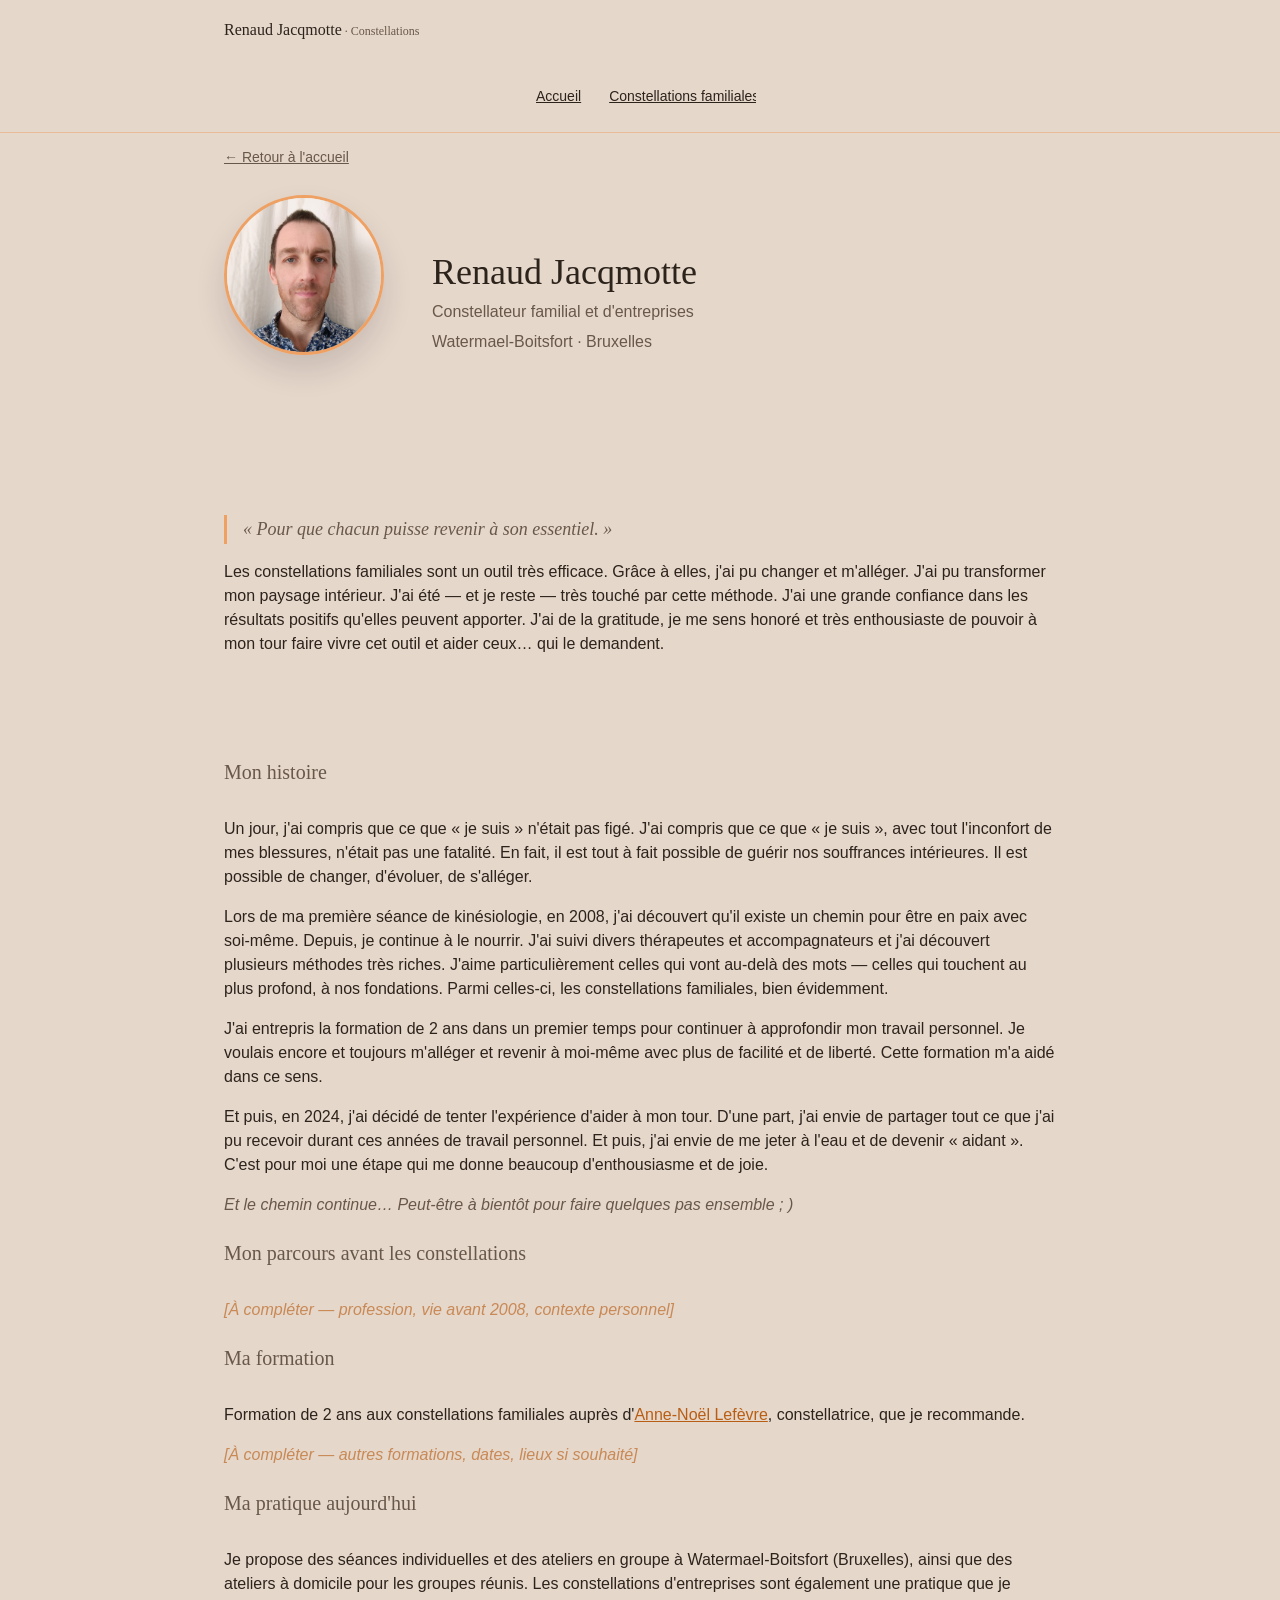
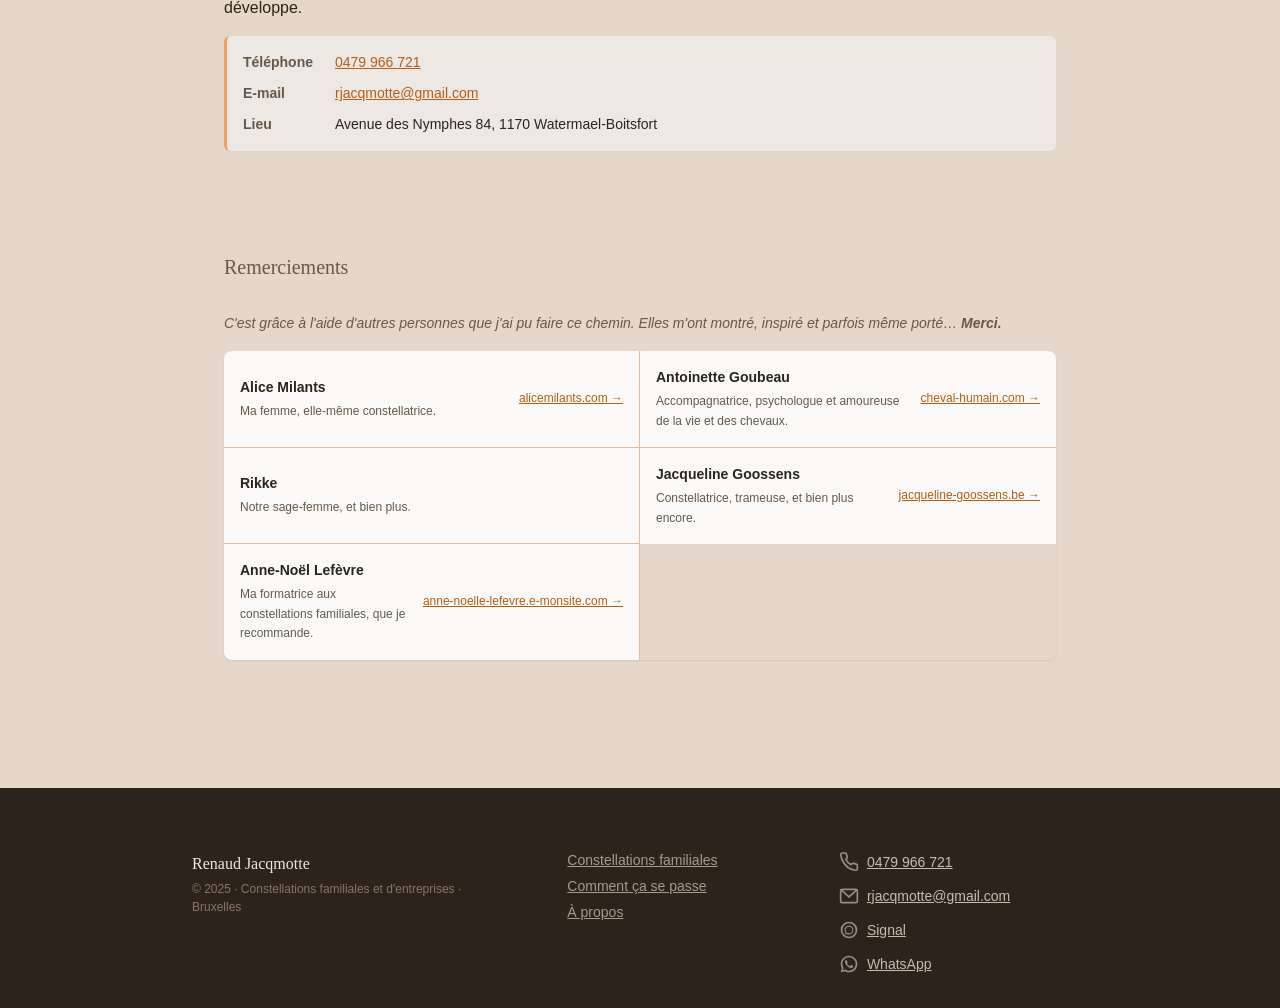
==== commit 026433b8: "migration css des pages restantes" ====
--- a/a-propos.html
+++ b/a-propos.html
@@ -1,5 +1,5 @@
 <!DOCTYPE html>
-<html lang="fr">
+<html lang="fr" class="page-home">
 
 <head>
   <title>À propos — Renaud Jacqmotte Constellations</title>
@@ -97,9 +97,9 @@
           />
         </div>
         <div class="about-page_header-text">
-          <h1 class="about-page_title">Renaud Jacqmotte</h1>
-          <p class="about-me_tagline">Constellateur familial et d'entreprises</p>
-          <p class="about-me_tagline">Watermael-Boitsfort · Bruxelles</p>
+          <h1 class="about-page_title type-page-title">Renaud Jacqmotte</h1>
+          <p class="about-me_tagline type-body u-text-muted">Constellateur familial et d'entreprises</p>
+          <p class="about-me_tagline type-body u-text-muted">Watermael-Boitsfort · Bruxelles</p>
         </div>
       </div>
 
@@ -107,7 +107,7 @@
 
     <!-- 2. ACCROCHE -->
     <section class="aboutp-intro">
-      <blockquote class="page-hero_quote">
+      <blockquote class="page-hero_quote type-lead">
         «&nbsp;Pour que chacun puisse revenir à son essentiel.&nbsp;»
       </blockquote>
       <p class="about-me_text">
@@ -122,7 +122,7 @@
     <!-- 3. MON HISTOIRE -->
     <section class="about-page_body">
 
-      <h2 class="section-title about-page_section-title">Mon histoire</h2>
+      <h2 class="section-title type-section-title about-page_section-title">Mon histoire</h2>
 
       <p class="about-me_text">
         Un jour, j'ai compris que ce que «&nbsp;je suis&nbsp;» n'était pas figé. J'ai compris que
@@ -153,12 +153,12 @@
       </p>
 
       <!-- À compléter -->
-      <h2 class="section-title about-page_section-title">Mon parcours avant les constellations</h2>
+      <h2 class="section-title type-section-title about-page_section-title">Mon parcours avant les constellations</h2>
       <p class="about-me_text aboutp-mock">
         [À compléter — profession, vie avant 2008, contexte personnel]
       </p>
 
-      <h2 class="section-title about-page_section-title">Ma formation</h2>
+      <h2 class="section-title type-section-title about-page_section-title">Ma formation</h2>
       <p class="about-me_text">
         Formation de 2 ans aux constellations familiales auprès
         d'<a href="https://anne-noelle-lefevre.e-monsite.com/" class="aboutp-link" target="_blank" rel="noopener">Anne-Noël Lefèvre</a>,
@@ -168,7 +168,7 @@
         [À compléter — autres formations, dates, lieux si souhaité]
       </p>
 
-      <h2 class="section-title about-page_section-title">Ma pratique aujourd'hui</h2>
+      <h2 class="section-title type-section-title about-page_section-title">Ma pratique aujourd'hui</h2>
       <p class="about-me_text">
         Je propose des séances individuelles et des ateliers en groupe à Watermael-Boitsfort (Bruxelles),
         ainsi que des ateliers à domicile pour les groupes réunis. Les constellations d'entreprises
@@ -194,7 +194,7 @@
 
     <!-- 4. REMERCIEMENTS -->
     <section class="aboutp-thanks">
-      <h2 class="section-title about-page_section-title">Remerciements</h2>
+      <h2 class="section-title type-section-title about-page_section-title">Remerciements</h2>
       <p class="aboutp-thanks_intro">
         C'est grâce à l'aide d'autres personnes que j'ai pu faire ce chemin.
         Elles m'ont montré, inspiré et parfois même porté… <strong>Merci.</strong>
--- a/css/new_style.css
+++ b/css/new_style.css
@@ -373,15 +373,16 @@
 
 .mobile-menu {
   position: fixed;
-  top: 52px;
-  left: 0;
+  top: 0;
   right: 0;
+  bottom: 0;
+  width: min(360px, 85vw);
   z-index: var(--z-index-dropdown);
   background-color: var(--color-bg-canvas);
-  border-bottom: var(--border-width-1) solid var(--color-border-default);
+  border-left: var(--border-width-1) solid var(--color-border-default);
   box-shadow: var(--shadow-4);
-  /* État fermé */
-  transform: translateY(-8px);
+  /* État fermé : glissé hors de l'écran à droite */
+  transform: translateX(100%);
   opacity: 0;
   pointer-events: none;
   visibility: hidden;
@@ -391,7 +392,7 @@
 }
 
 .mobile-menu.is-open {
-  transform: translateY(0);
+  transform: translateX(0);
   opacity: 1;
   pointer-events: auto;
   visibility: visible;
@@ -405,6 +406,8 @@
   padding: var(--space-4) 0;
   display: flex;
   flex-direction: column;
+  height: 100%;
+  overflow-y: auto;
 }
 
 .mobile-menu_separator {
@@ -455,14 +458,17 @@
   justify-content: center;
   gap: var(--space-2);
   width: 100%;
-  padding: var(--space-3) var(--space-5);
+  min-height: 44px;
+  padding: var(--space-2) var(--space-3);
   background-color: transparent;
   color: var(--color-primary-600);
   border: var(--border-width-1) solid var(--color-border-default);
   border-radius: var(--radius-round);
   font-weight: var(--fw-semibold);
   font-size: var(--font-size-sm);
-  border-bottom: none;
+  line-height: var(--lh-normal);
+  text-align: center;
+  text-decoration: none;
   transition: background-color var(--duration-fast) var(--ease-out),
               color var(--duration-fast) var(--ease-out),
               border-color var(--duration-fast) var(--ease-out);
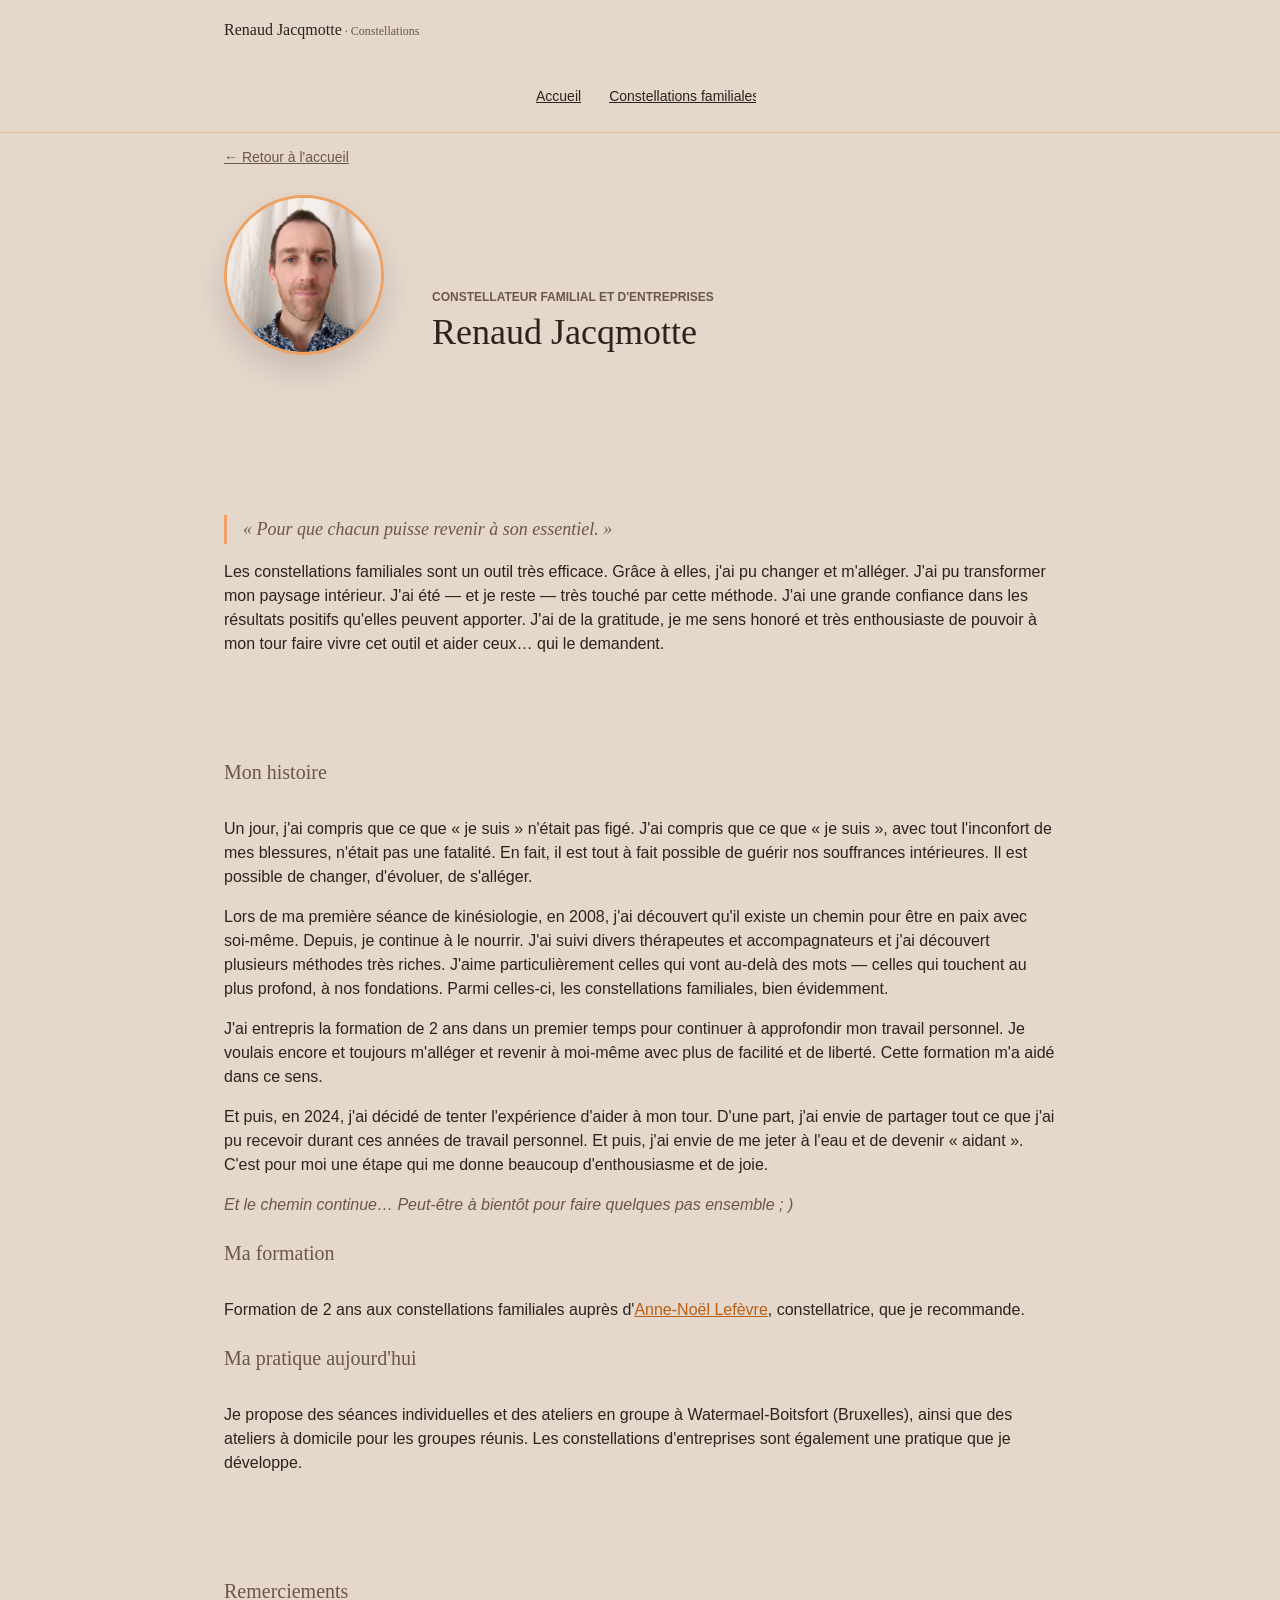
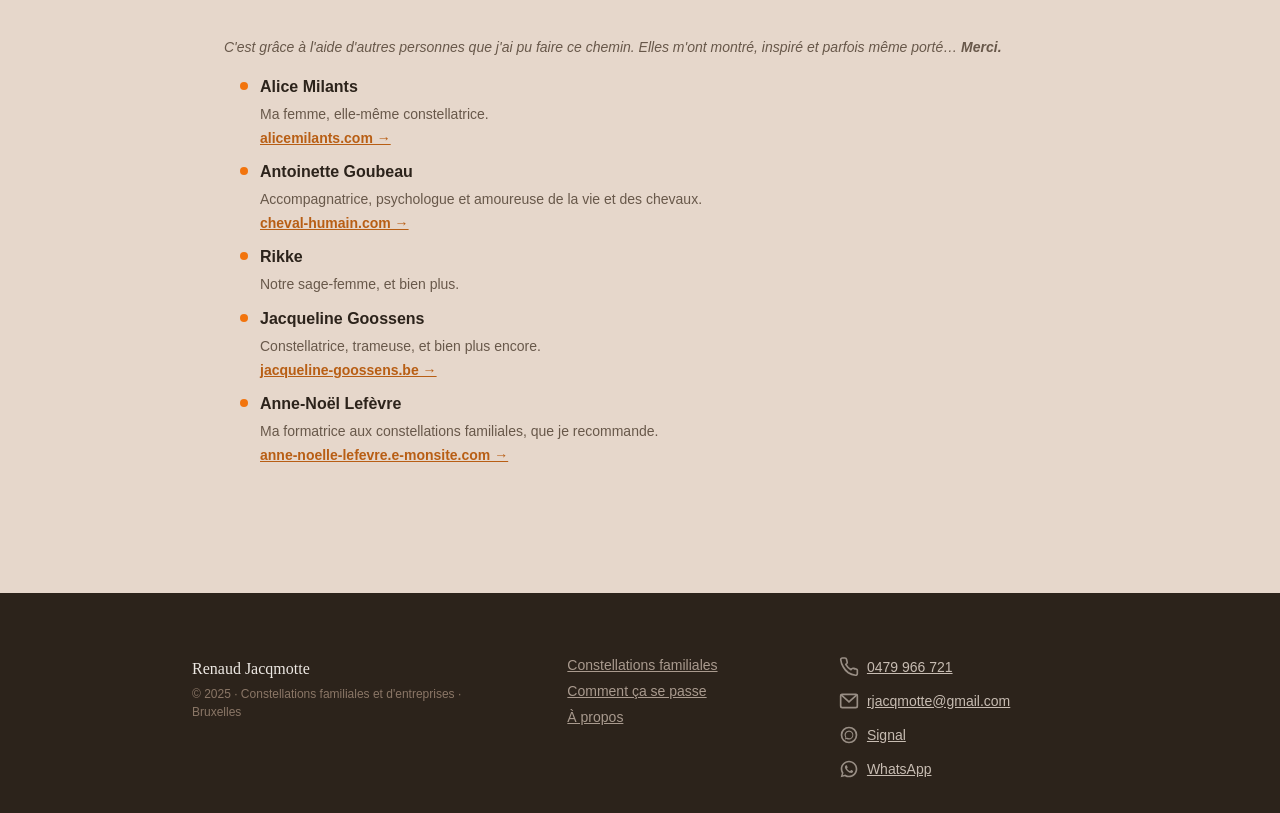
==== commit 1c114baa: "Page à propos harmonisée au design system - Hero : portrait circulaire, méta au-dessus du titre selo" ====
--- a/a-propos.html
+++ b/a-propos.html
@@ -97,9 +97,8 @@
           />
         </div>
         <div class="about-page_header-text">
+          <p class="type-meta u-text-muted">Constellateur familial et d'entreprises</p>
           <h1 class="about-page_title type-page-title">Renaud Jacqmotte</h1>
-          <p class="about-me_tagline type-body u-text-muted">Constellateur familial et d'entreprises</p>
-          <p class="about-me_tagline type-body u-text-muted">Watermael-Boitsfort · Bruxelles</p>
         </div>
       </div>
 
@@ -153,20 +152,12 @@
       </p>
 
       <!-- À compléter -->
-      <h2 class="section-title type-section-title about-page_section-title">Mon parcours avant les constellations</h2>
-      <p class="about-me_text aboutp-mock">
-        [À compléter — profession, vie avant 2008, contexte personnel]
-      </p>
-
       <h2 class="section-title type-section-title about-page_section-title">Ma formation</h2>
       <p class="about-me_text">
         Formation de 2 ans aux constellations familiales auprès
         d'<a href="https://anne-noelle-lefevre.e-monsite.com/" class="aboutp-link" target="_blank" rel="noopener">Anne-Noël Lefèvre</a>,
         constellatrice, que je recommande.
       </p>
-      <p class="about-me_text aboutp-mock">
-        [À compléter — autres formations, dates, lieux si souhaité]
-      </p>
 
       <h2 class="section-title type-section-title about-page_section-title">Ma pratique aujourd'hui</h2>
       <p class="about-me_text">
@@ -175,20 +166,6 @@
         sont également une pratique que je développe.
       </p>
 
-      <div class="about-me_contact-container">
-        <p class="about-me_contact">
-          <span class="about-me_contact-label">Téléphone</span>
-          <a href="tel:+32479966721" class="about-me_contact-link">0479 966 721</a>
-        </p>
-        <p class="about-me_contact">
-          <span class="about-me_contact-label">E-mail</span>
-          <a href="mailto:rjacqmotte@gmail.com" class="about-me_contact-link">rjacqmotte@gmail.com</a>
-        </p>
-        <p class="about-me_contact">
-          <span class="about-me_contact-label">Lieu</span>
-          <span>Avenue des Nymphes 84, 1170 Watermael-Boitsfort</span>
-        </p>
-      </div>
 
     </section>
 
@@ -200,53 +177,53 @@
         Elles m'ont montré, inspiré et parfois même porté… <strong>Merci.</strong>
       </p>
 
-      <ul class="aboutp-thanks_list">
-
-        <li class="aboutp-thanks_item">
+      <ul class="aboutp-thanks_list icon-list icon-list--dots">
+
+        <li class="aboutp-thanks_item icon-list_item">
           <div class="aboutp-thanks_content">
             <p class="aboutp-thanks_name">Alice Milants</p>
             <p class="aboutp-thanks_role">Ma femme, elle-même constellatrice.</p>
-          </div>
-          <a class="aboutp-thanks_link" href="https://www.alicemilants.com/" target="_blank" rel="noopener">
-            alicemilants.com →
-          </a>
-        </li>
-
-        <li class="aboutp-thanks_item">
+            <a class="aboutp-thanks_link" href="https://www.alicemilants.com/" target="_blank" rel="noopener">
+              alicemilants.com →
+            </a>
+          </div>
+        </li>
+
+        <li class="aboutp-thanks_item icon-list_item">
           <div class="aboutp-thanks_content">
             <p class="aboutp-thanks_name">Antoinette Goubeau</p>
             <p class="aboutp-thanks_role">Accompagnatrice, psychologue et amoureuse de la vie et des chevaux.</p>
-          </div>
-          <a class="aboutp-thanks_link" href="https://www.cheval-humain.com/team/antoinette-goubau" target="_blank" rel="noopener">
-            cheval-humain.com →
-          </a>
-        </li>
-
-        <li class="aboutp-thanks_item">
+            <a class="aboutp-thanks_link" href="https://www.cheval-humain.com/team/antoinette-goubau" target="_blank" rel="noopener">
+              cheval-humain.com →
+            </a>
+          </div>
+        </li>
+
+        <li class="aboutp-thanks_item icon-list_item">
           <div class="aboutp-thanks_content">
             <p class="aboutp-thanks_name">Rikke</p>
             <p class="aboutp-thanks_role">Notre sage-femme, et bien plus.</p>
           </div>
         </li>
 
-        <li class="aboutp-thanks_item">
+        <li class="aboutp-thanks_item icon-list_item">
           <div class="aboutp-thanks_content">
             <p class="aboutp-thanks_name">Jacqueline Goossens</p>
             <p class="aboutp-thanks_role">Constellatrice, trameuse, et bien plus encore.</p>
-          </div>
-          <a class="aboutp-thanks_link" href="http://www.jacqueline-goossens.be/" target="_blank" rel="noopener">
-            jacqueline-goossens.be →
-          </a>
-        </li>
-
-        <li class="aboutp-thanks_item">
+            <a class="aboutp-thanks_link" href="http://www.jacqueline-goossens.be/" target="_blank" rel="noopener">
+              jacqueline-goossens.be →
+            </a>
+          </div>
+        </li>
+
+        <li class="aboutp-thanks_item icon-list_item">
           <div class="aboutp-thanks_content">
             <p class="aboutp-thanks_name">Anne-Noël Lefèvre</p>
             <p class="aboutp-thanks_role">Ma formatrice aux constellations familiales, que je recommande.</p>
-          </div>
-          <a class="aboutp-thanks_link" href="https://anne-noelle-lefevre.e-monsite.com/" target="_blank" rel="noopener">
-            anne-noelle-lefevre.e-monsite.com →
-          </a>
+            <a class="aboutp-thanks_link" href="https://anne-noelle-lefevre.e-monsite.com/" target="_blank" rel="noopener">
+              anne-noelle-lefevre.e-monsite.com →
+            </a>
+          </div>
         </li>
 
       </ul>
--- a/css/new_style.css
+++ b/css/new_style.css
@@ -306,6 +306,17 @@
   margin-top: 2px;
 }
 
+/* Variante à puces rondes : pour les listes sans icône dédiée. */
+.icon-list--dots .icon-list_item::before {
+  content: "";
+  flex-shrink: 0;
+  width: 8px;
+  height: 8px;
+  border-radius: var(--radius-round);
+  background-color: var(--color-primary-500);
+  margin-top: 7px;
+}
+
 .site-header_logo {
   font-family: var(--font-family-header);
   font-size: var(--font-size-base);
@@ -2327,30 +2338,6 @@
   font-style: italic;
 }
 
-.aboutp-thanks_list {
-  list-style: none;
-  display: flex;
-  flex-direction: column;
-  gap: 0;
-  border-radius: var(--radius-4);
-  overflow: hidden;
-  box-shadow: var(--shadow-1);
-}
-
-.aboutp-thanks_item {
-  display: flex;
-  justify-content: space-between;
-  align-items: center;
-  gap: var(--space-4);
-  padding: var(--space-4);
-  background-color: var(--color-bg-elevated);
-  border-bottom: var(--border-width-1) solid var(--color-border-default);
-}
-
-.aboutp-thanks_item:last-child {
-  border-bottom: none;
-}
-
 .aboutp-thanks_content {
   display: flex;
   flex-direction: column;
@@ -2359,20 +2346,18 @@
 
 .aboutp-thanks_name {
   font-weight: var(--fw-semibold);
+  color: var(--color-text-default);
+}
+
+.aboutp-thanks_role {
   font-size: var(--font-size-sm);
-  color: var(--color-text-default);
-}
-
-.aboutp-thanks_role {
-  font-size: var(--font-size-xs);
   color: var(--color-text-muted);
   line-height: var(--lh-relaxed);
 }
 
 .aboutp-thanks_link {
-  flex-shrink: 0;
-  font-size: var(--font-size-xs);
-  font-weight: var(--fw-medium);
+  font-size: var(--font-size-sm);
+  font-weight: var(--fw-semibold);
   color: var(--color-primary-600);
   border-bottom-color: transparent;
   transition: color var(--duration-fast) var(--ease-out),
@@ -2398,25 +2383,6 @@
 
   .about-page_title {
     font-size: var(--font-size-4xl);
-  }
-
-  .aboutp-thanks_list {
-    display: grid;
-    grid-template-columns: 1fr 1fr;
-    border-radius: var(--radius-4);
-  }
-
-  .aboutp-thanks_item {
-    border-bottom: var(--border-width-1) solid var(--color-border-default);
-    border-right: var(--border-width-1) solid var(--color-border-default);
-  }
-
-  .aboutp-thanks_item:nth-child(even) {
-    border-right: none;
-  }
-
-  .aboutp-thanks_item:nth-last-child(-n+2) {
-    border-bottom: none;
   }
 }
 
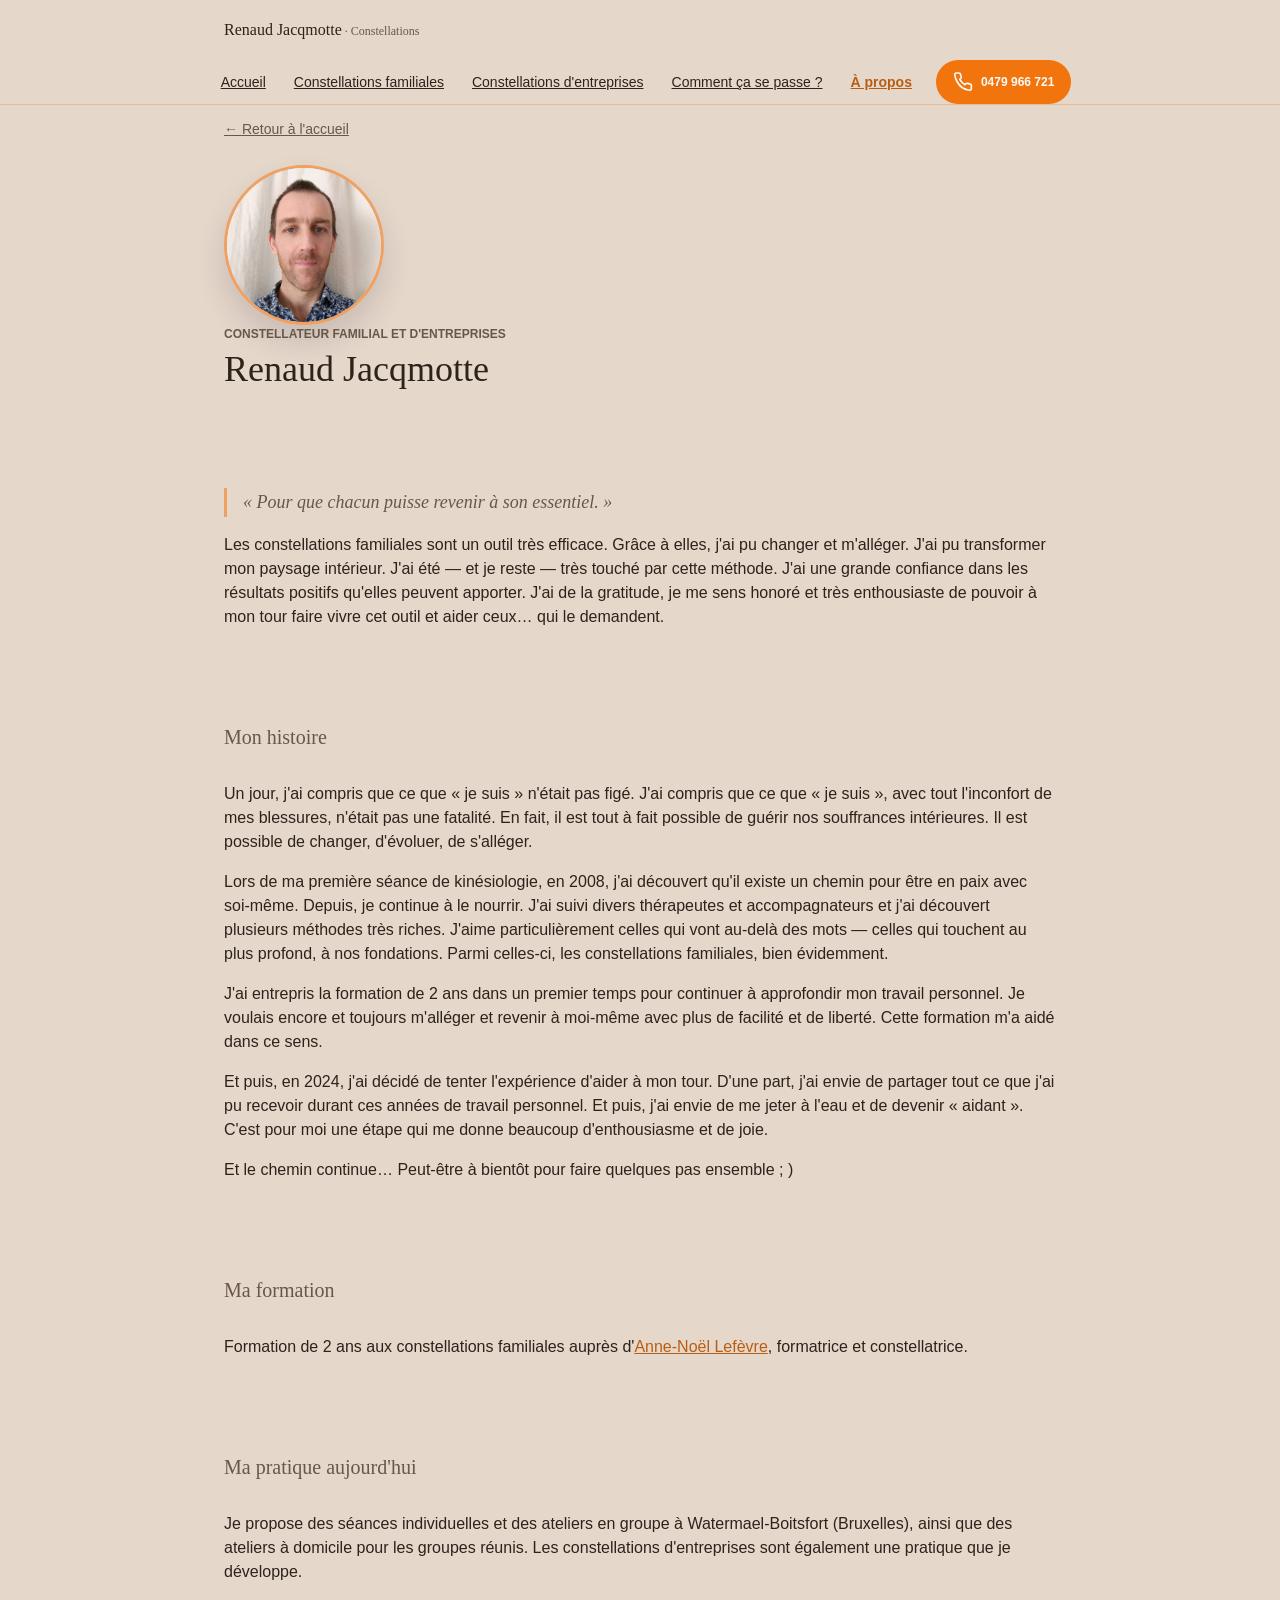
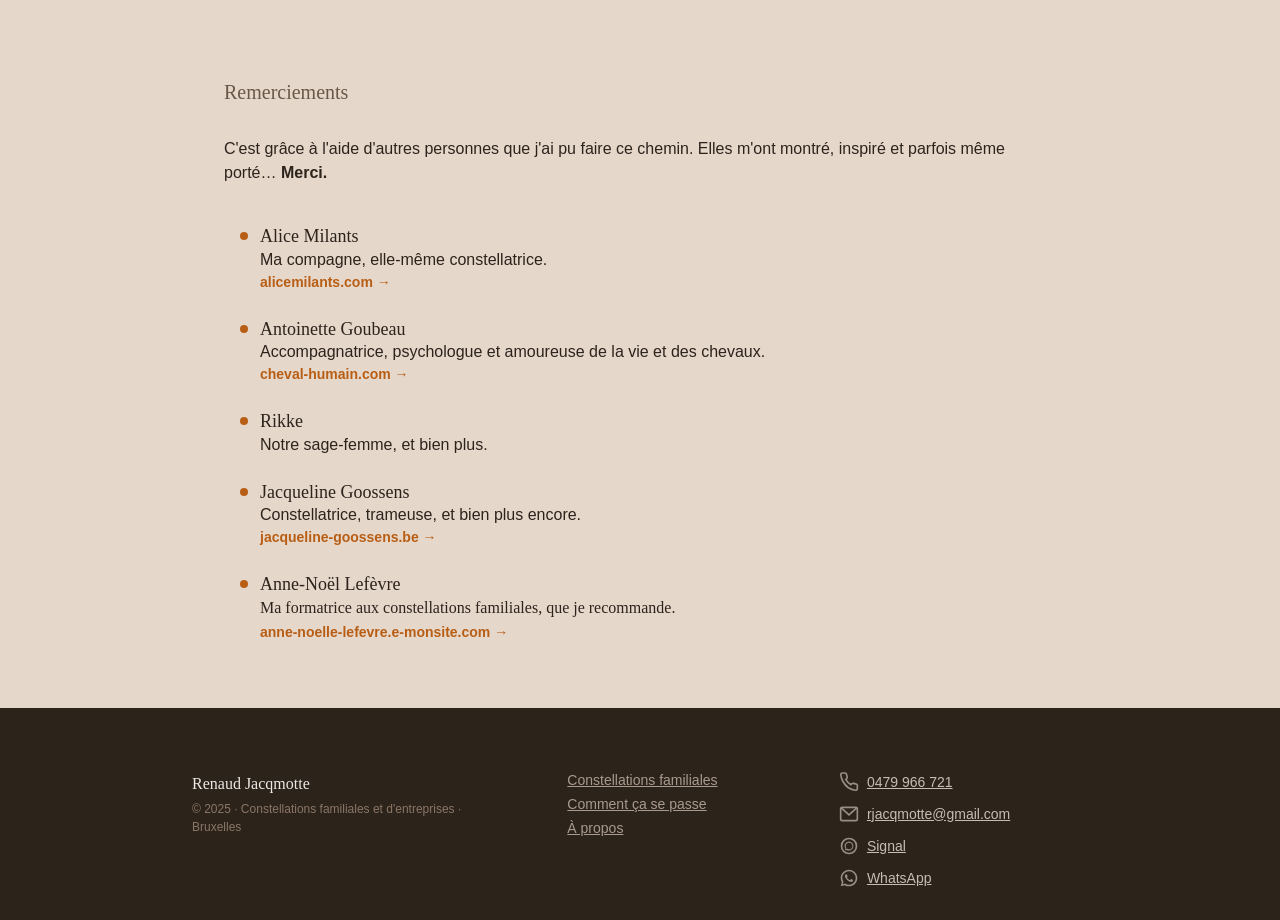
==== commit 27e9352b: "correction style page 'a propos' et nettoyage du css" ====
--- a/a-propos.html
+++ b/a-propos.html
@@ -5,14 +5,16 @@
   <title>À propos — Renaud Jacqmotte Constellations</title>
   <meta charset="UTF-8">
   <meta name="viewport" content="width=device-width, initial-scale=1.0">
-  <meta name="description" content="Renaud Jacqmotte, constellateur familial et d'entreprises à Bruxelles. Son parcours, son histoire, sa formation.">
+  <meta name="description"
+    content="Renaud Jacqmotte, constellateur familial et d'entreprises à Bruxelles. Son parcours, son histoire, sa formation.">
   <link rel="icon" href="favicon.svg" type="image/svg+xml">
   <link rel="stylesheet" href="css/variables.css">
   <link rel="stylesheet" href="css/new_style.css">
   <script src="JS/script.js" defer></script>
   <meta property="og:type" content="website">
   <meta property="og:title" content="À propos — Renaud Jacqmotte Constellations">
-  <meta property="og:description" content="Renaud Jacqmotte, constellateur familial et d'entreprises à Bruxelles. Son parcours et sa formation.">
+  <meta property="og:description"
+    content="Renaud Jacqmotte, constellateur familial et d'entreprises à Bruxelles. Son parcours et sa formation.">
   <meta property="og:image" content="resources/media/photo-profil-1.jpg">
   <meta property="og:locale" content="fr_BE">
 </head>
@@ -45,7 +47,8 @@
           <a class="mobile-menu_btn mobile-menu_btn--phone" href="tel:+32479966721">
             <svg aria-hidden="true" xmlns="http://www.w3.org/2000/svg" viewBox="0 0 24 24" fill="none"
               stroke="currentColor" stroke-width="2" stroke-linecap="round" stroke-linejoin="round">
-              <path d="M22 16.92v3a2 2 0 0 1-2.18 2 19.79 19.79 0 0 1-8.63-3.07A19.5 19.5 0 0 1 5.15 12a19.79 19.79 0 0 1-3.07-8.67A2 2 0 0 1 4.06 1.18h3a2 2 0 0 1 2 1.72c.127.96.361 1.903.7 2.81a2 2 0 0 1-.45 2.11L8.09 8.91a16 16 0 0 0 6.29 6.29l1.09-1.09a2 2 0 0 1 2.11-.45c.907.339 1.85.573 2.81.7A2 2 0 0 1 22 16.92z"/>
+              <path
+                d="M22 16.92v3a2 2 0 0 1-2.18 2 19.79 19.79 0 0 1-8.63-3.07A19.5 19.5 0 0 1 5.15 12a19.79 19.79 0 0 1-3.07-8.67A2 2 0 0 1 4.06 1.18h3a2 2 0 0 1 2 1.72c.127.96.361 1.903.7 2.81a2 2 0 0 1-.45 2.11L8.09 8.91a16 16 0 0 0 6.29 6.29l1.09-1.09a2 2 0 0 1 2.11-.45c.907.339 1.85.573 2.81.7A2 2 0 0 1 22 16.92z" />
             </svg>
             0479 966 721
           </a>
@@ -53,25 +56,27 @@
             <a class="mobile-menu_btn" href="mailto:rjacqmotte@gmail.com">
               <svg aria-hidden="true" xmlns="http://www.w3.org/2000/svg" viewBox="0 0 24 24" fill="none"
                 stroke="currentColor" stroke-width="2">
-                <rect x="2" y="4" width="20" height="16" rx="2"/>
-                <polyline points="2,4 12,13 22,4"/>
+                <rect x="2" y="4" width="20" height="16" rx="2" />
+                <polyline points="2,4 12,13 22,4" />
               </svg>
               Mail
             </a>
             <a class="mobile-menu_btn" href="https://wa.me/32479966721" target="_blank" rel="noopener">
               <svg aria-hidden="true" xmlns="http://www.w3.org/2000/svg" viewBox="0 0 24 24" fill="currentColor">
-                <path d="M12 2C6.477 2 2 6.477 2 12c0 1.89.525 3.66 1.438 5.168L2 22l4.978-1.418A9.956 9.956 0 0 0 12 22c5.523 0 10-4.477 10-10S17.523 2 12 2zm0 18a7.95 7.95 0 0 1-4.073-1.117l-.292-.174-3.036.865.872-3.093-.19-.308A7.96 7.96 0 0 1 4 12c0-4.411 3.589-8 8-8s8 3.589 8 8-3.589 8-8 8zm4.406-5.884c-.241-.12-1.427-.703-1.648-.783-.221-.08-.382-.12-.543.12-.16.241-.622.783-.763.944-.14.16-.281.18-.522.06-.241-.12-1.018-.375-1.939-1.197-.717-.64-1.201-1.43-1.342-1.671-.14-.241-.015-.371.106-.491.108-.108.241-.281.361-.422.12-.14.16-.241.241-.401.08-.16.04-.301-.02-.422-.06-.12-.543-1.307-.743-1.79-.196-.47-.396-.406-.543-.414l-.462-.008c-.16 0-.422.06-.643.301-.221.241-.843.823-.843 2.007s.863 2.328.983 2.489c.12.16 1.698 2.593 4.115 3.637.575.248 1.023.396 1.372.507.576.184 1.1.158 1.515.096.462-.069 1.427-.583 1.628-1.146.2-.562.2-1.044.14-1.146-.06-.1-.221-.16-.462-.281z"/>
+                <path
+                  d="M12 2C6.477 2 2 6.477 2 12c0 1.89.525 3.66 1.438 5.168L2 22l4.978-1.418A9.956 9.956 0 0 0 12 22c5.523 0 10-4.477 10-10S17.523 2 12 2zm0 18a7.95 7.95 0 0 1-4.073-1.117l-.292-.174-3.036.865.872-3.093-.19-.308A7.96 7.96 0 0 1 4 12c0-4.411 3.589-8 8-8s8 3.589 8 8-3.589 8-8 8zm4.406-5.884c-.241-.12-1.427-.703-1.648-.783-.221-.08-.382-.12-.543.12-.16.241-.622.783-.763.944-.14.16-.281.18-.522.06-.241-.12-1.018-.375-1.939-1.197-.717-.64-1.201-1.43-1.342-1.671-.14-.241-.015-.371.106-.491.108-.108.241-.281.361-.422.12-.14.16-.241.241-.401.08-.16.04-.301-.02-.422-.06-.12-.543-1.307-.743-1.79-.196-.47-.396-.406-.543-.414l-.462-.008c-.16 0-.422.06-.643.301-.221.241-.843.823-.843 2.007s.863 2.328.983 2.489c.12.16 1.698 2.593 4.115 3.637.575.248 1.023.396 1.372.507.576.184 1.1.158 1.515.096.462-.069 1.427-.583 1.628-1.146.2-.562.2-1.044.14-1.146-.06-.1-.221-.16-.462-.281z" />
               </svg>
               WhatsApp
             </a>
           </div>
-          <a class="mobile-menu_btn mobile-menu_btn--external" href="https://mobilizon.be/@renaud_jacqmotte_constellations" target="_blank" rel="noopener">
+          <a class="mobile-menu_btn mobile-menu_btn--external"
+            href="https://mobilizon.be/@renaud_jacqmotte_constellations" target="_blank" rel="noopener">
             Prochaines dates (mobilizon.be)
             <svg aria-hidden="true" xmlns="http://www.w3.org/2000/svg" viewBox="0 0 24 24" fill="none"
               stroke="currentColor" stroke-width="2" stroke-linecap="round" stroke-linejoin="round">
-              <path d="M18 13v6a2 2 0 0 1-2 2H5a2 2 0 0 1-2-2V8a2 2 0 0 1 2-2h6"/>
-              <polyline points="15 3 21 3 21 9"/>
-              <line x1="10" y1="14" x2="21" y2="3"/>
+              <path d="M18 13v6a2 2 0 0 1-2 2H5a2 2 0 0 1-2-2V8a2 2 0 0 1 2-2h6" />
+              <polyline points="15 3 21 3 21 9" />
+              <line x1="10" y1="14" x2="21" y2="3" />
             </svg>
           </a>
         </li>
@@ -90,11 +95,8 @@
 
       <div class="about-page_header">
         <div class="about-me_portrait-wrapper about-page_portrait-wrapper">
-          <img
-            class="about-me_portrait"
-            src="resources/media/photo-profil-1.jpg" loading="lazy" width="200" height="200"
-            alt="Portrait de Renaud Jacqmotte, constellateur"
-          />
+          <img class="about-me_portrait" src="resources/media/photo-profil-1.jpg" loading="lazy" width="200"
+            height="200" alt="Portrait de Renaud Jacqmotte, constellateur" />
         </div>
         <div class="about-page_header-text">
           <p class="type-meta u-text-muted">Constellateur familial et d'entreprises</p>
@@ -150,79 +152,85 @@
       <p class="about-me_text aboutp-closing">
         Et le chemin continue… Peut-être à bientôt pour faire quelques pas ensemble&nbsp;; )
       </p>
-
-      <!-- À compléter -->
-      <h2 class="section-title type-section-title about-page_section-title">Ma formation</h2>
-      <p class="about-me_text">
-        Formation de 2 ans aux constellations familiales auprès
-        d'<a href="https://anne-noelle-lefevre.e-monsite.com/" class="aboutp-link" target="_blank" rel="noopener">Anne-Noël Lefèvre</a>,
-        constellatrice, que je recommande.
-      </p>
-
+    </section>
+
+    <!-- À compléter -->
+    <section>
+    <h2 class="section-title type-section-title">Ma formation</h2>
+    <p class="about-me_text">
+      Formation de 2 ans aux constellations familiales auprès
+      d'<a href="https://anne-noelle-lefevre.e-monsite.com/" class="aboutp-link" target="_blank"
+        rel="noopener">Anne-Noël Lefèvre</a>,
+      formatrice et constellatrice.
+    </p>
+    </section>
+
+    <section>
       <h2 class="section-title type-section-title about-page_section-title">Ma pratique aujourd'hui</h2>
       <p class="about-me_text">
         Je propose des séances individuelles et des ateliers en groupe à Watermael-Boitsfort (Bruxelles),
         ainsi que des ateliers à domicile pour les groupes réunis. Les constellations d'entreprises
         sont également une pratique que je développe.
       </p>
-
-
-    </section>
+    </section>
+
 
     <!-- 4. REMERCIEMENTS -->
-    <section class="aboutp-thanks">
+    <section>
       <h2 class="section-title type-section-title about-page_section-title">Remerciements</h2>
-      <p class="aboutp-thanks_intro">
+      <p>
         C'est grâce à l'aide d'autres personnes que j'ai pu faire ce chemin.
         Elles m'ont montré, inspiré et parfois même porté… <strong>Merci.</strong>
       </p>
 
-      <ul class="aboutp-thanks_list icon-list icon-list--dots">
-
-        <li class="aboutp-thanks_item icon-list_item">
-          <div class="aboutp-thanks_content">
-            <p class="aboutp-thanks_name">Alice Milants</p>
-            <p class="aboutp-thanks_role">Ma femme, elle-même constellatrice.</p>
-            <a class="aboutp-thanks_link" href="https://www.alicemilants.com/" target="_blank" rel="noopener">
+      <ul class="icon-list icon-list--dots aboutp-thanks-list">
+
+        <li class="icon-list_item">
+          <div>
+            <h3 class="type-item-title">Alice Milants</h3>
+            <p>Ma compagne, elle-même constellatrice.</p>
+            <a class="button button--text" href="https://www.alicemilants.com/" target="_blank" rel="noopener">
               alicemilants.com →
             </a>
           </div>
         </li>
 
-        <li class="aboutp-thanks_item icon-list_item">
-          <div class="aboutp-thanks_content">
-            <p class="aboutp-thanks_name">Antoinette Goubeau</p>
-            <p class="aboutp-thanks_role">Accompagnatrice, psychologue et amoureuse de la vie et des chevaux.</p>
-            <a class="aboutp-thanks_link" href="https://www.cheval-humain.com/team/antoinette-goubau" target="_blank" rel="noopener">
+        <li class="icon-list_item">
+          <div>
+            <h3 class="type-item-title">Antoinette Goubeau</h3>
+            <p>Accompagnatrice, psychologue et amoureuse de la vie et des chevaux.</p>
+            <a class="button button--text" href="https://www.cheval-humain.com/team/antoinette-goubau" target="_blank"
+              rel="noopener">
               cheval-humain.com →
             </a>
           </div>
         </li>
 
-        <li class="aboutp-thanks_item icon-list_item">
-          <div class="aboutp-thanks_content">
-            <p class="aboutp-thanks_name">Rikke</p>
-            <p class="aboutp-thanks_role">Notre sage-femme, et bien plus.</p>
-          </div>
-        </li>
-
-        <li class="aboutp-thanks_item icon-list_item">
-          <div class="aboutp-thanks_content">
-            <p class="aboutp-thanks_name">Jacqueline Goossens</p>
-            <p class="aboutp-thanks_role">Constellatrice, trameuse, et bien plus encore.</p>
-            <a class="aboutp-thanks_link" href="http://www.jacqueline-goossens.be/" target="_blank" rel="noopener">
+        <li class="icon-list_item">
+          <div>
+            <h3 class="type-item-title">Rikke</h3>
+            <p>Notre sage-femme, et bien plus.</p>
+          </div>
+        </li>
+
+        <li class="icon-list_item">
+          <div>
+            <h3 class="type-item-title">Jacqueline Goossens</h3>
+            <p>Constellatrice, trameuse, et bien plus encore.</p>
+            <a class="button button--text" href="http://www.jacqueline-goossens.be/" target="_blank" rel="noopener">
               jacqueline-goossens.be →
             </a>
           </div>
         </li>
 
-        <li class="aboutp-thanks_item icon-list_item">
-          <div class="aboutp-thanks_content">
-            <p class="aboutp-thanks_name">Anne-Noël Lefèvre</p>
-            <p class="aboutp-thanks_role">Ma formatrice aux constellations familiales, que je recommande.</p>
-            <a class="aboutp-thanks_link" href="https://anne-noelle-lefevre.e-monsite.com/" target="_blank" rel="noopener">
-              anne-noelle-lefevre.e-monsite.com →
-            </a>
+        <li class="icon-list_item">
+          <div>
+            <h3 class="type-item-title">Anne-Noël Lefèvre</p>
+              <p>Ma formatrice aux constellations familiales, que je recommande.</p>
+              <a class="button button--text" href="https://anne-noelle-lefevre.e-monsite.com/" target="_blank"
+                rel="noopener">
+                anne-noelle-lefevre.e-monsite.com →
+              </a>
           </div>
         </li>
 
@@ -249,28 +257,31 @@
         <a class="site-footer_contact-link" href="tel:+32479966721">
           <svg aria-hidden="true" xmlns="http://www.w3.org/2000/svg" viewBox="0 0 24 24" fill="none"
             stroke="currentColor" stroke-width="2" stroke-linecap="round" stroke-linejoin="round">
-            <path d="M22 16.92v3a2 2 0 0 1-2.18 2 19.79 19.79 0 0 1-8.63-3.07A19.5 19.5 0 0 1 5.15 12a19.79 19.79 0 0 1-3.07-8.67A2 2 0 0 1 4.06 1.18h3a2 2 0 0 1 2 1.72c.127.96.361 1.903.7 2.81a2 2 0 0 1-.45 2.11L8.09 8.91a16 16 0 0 0 6.29 6.29l1.09-1.09a2 2 0 0 1 2.11-.45c.907.339 1.85.573 2.81.7A2 2 0 0 1 22 16.92z"/>
+            <path
+              d="M22 16.92v3a2 2 0 0 1-2.18 2 19.79 19.79 0 0 1-8.63-3.07A19.5 19.5 0 0 1 5.15 12a19.79 19.79 0 0 1-3.07-8.67A2 2 0 0 1 4.06 1.18h3a2 2 0 0 1 2 1.72c.127.96.361 1.903.7 2.81a2 2 0 0 1-.45 2.11L8.09 8.91a16 16 0 0 0 6.29 6.29l1.09-1.09a2 2 0 0 1 2.11-.45c.907.339 1.85.573 2.81.7A2 2 0 0 1 22 16.92z" />
           </svg>
           0479 966 721
         </a>
         <a class="site-footer_contact-link" href="mailto:rjacqmotte@gmail.com">
           <svg aria-hidden="true" xmlns="http://www.w3.org/2000/svg" viewBox="0 0 24 24" fill="none"
             stroke="currentColor" stroke-width="2">
-            <rect x="2" y="4" width="20" height="16" rx="2"/>
-            <polyline points="2,4 12,13 22,4"/>
+            <rect x="2" y="4" width="20" height="16" rx="2" />
+            <polyline points="2,4 12,13 22,4" />
           </svg>
           rjacqmotte@gmail.com
         </a>
         <a class="site-footer_contact-link" href="https://signal.me/#p/+32479966721" target="_blank" rel="noopener">
           <svg aria-hidden="true" xmlns="http://www.w3.org/2000/svg" viewBox="0 0 24 24" fill="currentColor">
-            <path d="M12 2a10 10 0 1 0 10 10A10 10 0 0 0 12 2zm0 18a8 8 0 1 1 8-8 8 8 0 0 1-8 8z"/>
-            <path d="M12 6.5a5.5 5.5 0 0 0-4.33 8.84l-.6 2.16 2.16-.6A5.5 5.5 0 1 0 12 6.5zm0 9.5a4 4 0 0 1-2.05-.57l-.15-.09-1.28.34.35-1.26-.1-.16A4 4 0 1 1 12 16z"/>
+            <path d="M12 2a10 10 0 1 0 10 10A10 10 0 0 0 12 2zm0 18a8 8 0 1 1 8-8 8 8 0 0 1-8 8z" />
+            <path
+              d="M12 6.5a5.5 5.5 0 0 0-4.33 8.84l-.6 2.16 2.16-.6A5.5 5.5 0 1 0 12 6.5zm0 9.5a4 4 0 0 1-2.05-.57l-.15-.09-1.28.34.35-1.26-.1-.16A4 4 0 1 1 12 16z" />
           </svg>
           Signal
         </a>
         <a class="site-footer_contact-link" href="https://wa.me/32479966721" target="_blank" rel="noopener">
           <svg aria-hidden="true" xmlns="http://www.w3.org/2000/svg" viewBox="0 0 24 24" fill="currentColor">
-            <path d="M12 2C6.477 2 2 6.477 2 12c0 1.89.525 3.66 1.438 5.168L2 22l4.978-1.418A9.956 9.956 0 0 0 12 22c5.523 0 10-4.477 10-10S17.523 2 12 2zm0 18a7.95 7.95 0 0 1-4.073-1.117l-.292-.174-3.036.865.872-3.093-.19-.308A7.96 7.96 0 0 1 4 12c0-4.411 3.589-8 8-8s8 3.589 8 8-3.589 8-8 8zm4.406-5.884c-.241-.12-1.427-.703-1.648-.783-.221-.08-.382-.12-.543.12-.16.241-.622.783-.763.944-.14.16-.281.18-.522.06-.241-.12-1.018-.375-1.939-1.197-.717-.64-1.201-1.43-1.342-1.671-.14-.241-.015-.371.106-.491.108-.108.241-.281.361-.422.12-.14.16-.241.241-.401.08-.16.04-.301-.02-.422-.06-.12-.543-1.307-.743-1.79-.196-.47-.396-.406-.543-.414l-.462-.008c-.16 0-.422.06-.643.301-.221.241-.843.823-.843 2.007s.863 2.328.983 2.489c.12.16 1.698 2.593 4.115 3.637.575.248 1.023.396 1.372.507.576.184 1.1.158 1.515.096.462-.069 1.427-.583 1.628-1.146.2-.562.2-1.044.14-1.146-.06-.1-.221-.16-.462-.281z"/>
+            <path
+              d="M12 2C6.477 2 2 6.477 2 12c0 1.89.525 3.66 1.438 5.168L2 22l4.978-1.418A9.956 9.956 0 0 0 12 22c5.523 0 10-4.477 10-10S17.523 2 12 2zm0 18a7.95 7.95 0 0 1-4.073-1.117l-.292-.174-3.036.865.872-3.093-.19-.308A7.96 7.96 0 0 1 4 12c0-4.411 3.589-8 8-8s8 3.589 8 8-3.589 8-8 8zm4.406-5.884c-.241-.12-1.427-.703-1.648-.783-.221-.08-.382-.12-.543.12-.16.241-.622.783-.763.944-.14.16-.281.18-.522.06-.241-.12-1.018-.375-1.939-1.197-.717-.64-1.201-1.43-1.342-1.671-.14-.241-.015-.371.106-.491.108-.108.241-.281.361-.422.12-.14.16-.241.241-.401.08-.16.04-.301-.02-.422-.06-.12-.543-1.307-.743-1.79-.196-.47-.396-.406-.543-.414l-.462-.008c-.16 0-.422.06-.643.301-.221.241-.843.823-.843 2.007s.863 2.328.983 2.489c.12.16 1.698 2.593 4.115 3.637.575.248 1.023.396 1.372.507.576.184 1.1.158 1.515.096.462-.069 1.427-.583 1.628-1.146.2-.562.2-1.044.14-1.146-.06-.1-.221-.16-.462-.281z" />
           </svg>
           WhatsApp
         </a>
@@ -283,33 +294,41 @@
     <ul class="contact-banner_gallery">
       <li class="contact-banner_item">
         <a class="contact-banner_link contact_mail" href="mailto:rjacqmotte@gmail.com" aria-label="Envoyer un mail">
-          <svg xmlns="http://www.w3.org/2000/svg" viewBox="0 0 24 24" fill="none" stroke="currentColor" stroke-width="2" aria-hidden="true">
-            <rect x="2" y="4" width="20" height="16" rx="2"/><polyline points="2,4 12,13 22,4"/>
+          <svg xmlns="http://www.w3.org/2000/svg" viewBox="0 0 24 24" fill="none" stroke="currentColor" stroke-width="2"
+            aria-hidden="true">
+            <rect x="2" y="4" width="20" height="16" rx="2" />
+            <polyline points="2,4 12,13 22,4" />
           </svg>
           <span class="contact-banner_label">Mail</span>
         </a>
       </li>
       <li class="contact-banner_item">
         <a class="contact-banner_link contact_phone" href="tel:+32479966721" aria-label="Appeler par téléphone">
-          <svg xmlns="http://www.w3.org/2000/svg" viewBox="0 0 24 24" fill="none" stroke="currentColor" stroke-width="2" stroke-linecap="round" stroke-linejoin="round" aria-hidden="true">
-            <path d="M22 16.92v3a2 2 0 0 1-2.18 2 19.79 19.79 0 0 1-8.63-3.07A19.5 19.5 0 0 1 5.15 12a19.79 19.79 0 0 1-3.07-8.67A2 2 0 0 1 4.06 1.18h3a2 2 0 0 1 2 1.72 12.84 12.84 0 0 0 .7 2.81 2 2 0 0 1-.45 2.11L8.09 8.91a16 16 0 0 0 6.29 6.29l1.09-1.09a2 2 0 0 1 2.11-.45 12.84 12.84 0 0 0 2.81.7A2 2 0 0 1 22 16.92z"/>
+          <svg xmlns="http://www.w3.org/2000/svg" viewBox="0 0 24 24" fill="none" stroke="currentColor" stroke-width="2"
+            stroke-linecap="round" stroke-linejoin="round" aria-hidden="true">
+            <path
+              d="M22 16.92v3a2 2 0 0 1-2.18 2 19.79 19.79 0 0 1-8.63-3.07A19.5 19.5 0 0 1 5.15 12a19.79 19.79 0 0 1-3.07-8.67A2 2 0 0 1 4.06 1.18h3a2 2 0 0 1 2 1.72 12.84 12.84 0 0 0 .7 2.81 2 2 0 0 1-.45 2.11L8.09 8.91a16 16 0 0 0 6.29 6.29l1.09-1.09a2 2 0 0 1 2.11-.45 12.84 12.84 0 0 0 2.81.7A2 2 0 0 1 22 16.92z" />
           </svg>
           <span class="contact-banner_label">Téléphone</span>
         </a>
       </li>
       <li class="contact-banner_item">
-        <a class="contact-banner_link contact_signal" href="https://signal.me/#p/+32479966721" aria-label="Contacter sur Signal">
+        <a class="contact-banner_link contact_signal" href="https://signal.me/#p/+32479966721"
+          aria-label="Contacter sur Signal">
           <svg xmlns="http://www.w3.org/2000/svg" viewBox="0 0 24 24" fill="currentColor" aria-hidden="true">
-            <path d="M12 2a10 10 0 1 0 10 10A10 10 0 0 0 12 2zm0 18a8 8 0 1 1 8-8 8 8 0 0 1-8 8z"/>
-            <path d="M12 6.5a5.5 5.5 0 0 0-4.33 8.84l-.6 2.16 2.16-.6A5.5 5.5 0 1 0 12 6.5zm0 9.5a4 4 0 0 1-2.05-.57l-.15-.09-1.28.34.35-1.26-.1-.16A4 4 0 1 1 12 16z"/>
+            <path d="M12 2a10 10 0 1 0 10 10A10 10 0 0 0 12 2zm0 18a8 8 0 1 1 8-8 8 8 0 0 1-8 8z" />
+            <path
+              d="M12 6.5a5.5 5.5 0 0 0-4.33 8.84l-.6 2.16 2.16-.6A5.5 5.5 0 1 0 12 6.5zm0 9.5a4 4 0 0 1-2.05-.57l-.15-.09-1.28.34.35-1.26-.1-.16A4 4 0 1 1 12 16z" />
           </svg>
           <span class="contact-banner_label">Signal</span>
         </a>
       </li>
       <li class="contact-banner_item">
-        <a class="contact-banner_link contact_whatsapp" href="https://wa.me/32479966721" aria-label="Envoyer un message WhatsApp">
+        <a class="contact-banner_link contact_whatsapp" href="https://wa.me/32479966721"
+          aria-label="Envoyer un message WhatsApp">
           <svg xmlns="http://www.w3.org/2000/svg" viewBox="0 0 24 24" fill="currentColor" aria-hidden="true">
-            <path d="M12 2C6.477 2 2 6.477 2 12c0 1.89.525 3.66 1.438 5.168L2 22l4.978-1.418A9.956 9.956 0 0 0 12 22c5.523 0 10-4.477 10-10S17.523 2 12 2zm0 18a7.95 7.95 0 0 1-4.073-1.117l-.292-.174-3.036.865.872-3.093-.19-.308A7.96 7.96 0 0 1 4 12c0-4.411 3.589-8 8-8s8 3.589 8 8-3.589 8-8 8zm4.406-5.884c-.241-.12-1.427-.703-1.648-.783-.221-.08-.382-.12-.543.12-.16.241-.622.783-.763.944-.14.16-.281.18-.522.06-.241-.12-1.018-.375-1.939-1.197-.717-.64-1.201-1.43-1.342-1.671-.14-.241-.015-.371.106-.491.108-.108.241-.281.361-.422.12-.14.16-.241.241-.401.08-.16.04-.301-.02-.422-.06-.12-.543-1.307-.743-1.79-.196-.47-.396-.406-.543-.414l-.462-.008c-.16 0-.422.06-.643.301-.221.241-.843.823-.843 2.007s.863 2.328.983 2.489c.12.16 1.698 2.593 4.115 3.637.575.248 1.023.396 1.372.507.576.184 1.1.158 1.515.096.462-.069 1.427-.583 1.628-1.146.2-.562.2-1.044.14-1.146-.06-.1-.221-.16-.462-.281z"/>
+            <path
+              d="M12 2C6.477 2 2 6.477 2 12c0 1.89.525 3.66 1.438 5.168L2 22l4.978-1.418A9.956 9.956 0 0 0 12 22c5.523 0 10-4.477 10-10S17.523 2 12 2zm0 18a7.95 7.95 0 0 1-4.073-1.117l-.292-.174-3.036.865.872-3.093-.19-.308A7.96 7.96 0 0 1 4 12c0-4.411 3.589-8 8-8s8 3.589 8 8-3.589 8-8 8zm4.406-5.884c-.241-.12-1.427-.703-1.648-.783-.221-.08-.382-.12-.543.12-.16.241-.622.783-.763.944-.14.16-.281.18-.522.06-.241-.12-1.018-.375-1.939-1.197-.717-.64-1.201-1.43-1.342-1.671-.14-.241-.015-.371.106-.491.108-.108.241-.281.361-.422.12-.14.16-.241.241-.401.08-.16.04-.301-.02-.422-.06-.12-.543-1.307-.743-1.79-.196-.47-.396-.406-.543-.414l-.462-.008c-.16 0-.422.06-.643.301-.221.241-.843.823-.843 2.007s.863 2.328.983 2.489c.12.16 1.698 2.593 4.115 3.637.575.248 1.023.396 1.372.507.576.184 1.1.158 1.515.096.462-.069 1.427-.583 1.628-1.146.2-.562.2-1.044.14-1.146-.06-.1-.221-.16-.462-.281z" />
           </svg>
           <span class="contact-banner_label">WhatsApp</span>
         </a>
@@ -318,5 +337,5 @@
   </nav>
 
 </body>
-</html>
-
+
+</html>
--- a/css/variables.css
+++ b/css/variables.css
@@ -252,6 +252,8 @@
 
   --color-focus-ring: hsl(220 84% 54% / 0.35);
 
+  --color-dots-list: var(--color-primary-600);
+
   /* Button tokens */
   --color-btn-filled-bg: var(--color-primary-300);
   --color-btn-filled-bg-hover: var(--color-primary-400);
--- a/css/new_style.css
+++ b/css/new_style.css
@@ -119,7 +119,6 @@
 h3 {
   font-size: var(--font-size-xl);
   line-height: var(--lh-normal);
-  font-weight: var(--fw-bold);
 }
 
 p,
@@ -131,12 +130,12 @@
 a {
   font-family: var(--font-family-text);
   color: var(--color-link);
-  border-bottom: solid 2px var(--color-link);
+  border-bottom: solid 0px var(--color-link);
   transition: border-color 0.3s ease-out;
 }
 
 a:hover {
-  border-bottom: solid var(--border-width-2) var(--color-link-hover);
+  /*border-bottom: solid var(--border-width-2) var(--color-link-hover);*/
 }
 
 /* Sections de contenu : colonne verticale, écart entre titre et contenu.
@@ -302,7 +301,7 @@
   flex-shrink: 0;
   width: var(--icon-md);
   height: var(--icon-md);
-  color: var(--color-primary-500);
+  color: var(--color-dots-list);
   margin-top: 2px;
 }
 
@@ -313,7 +312,7 @@
   width: 8px;
   height: 8px;
   border-radius: var(--radius-round);
-  background-color: var(--color-primary-500);
+  background-color: var(--color-dots-list);
   margin-top: 7px;
 }
 
@@ -542,6 +541,7 @@
     box-shadow: none;
     transition: none;
     /* Contraindre le menu à la largeur du contenu, contenu centré */
+    width: auto;
     max-width: 1024px;
     margin: 0 auto;
     padding: 0 var(--space-8);
@@ -1531,7 +1531,7 @@
 
 /* --- Boutons du design system : accueil --- */
 
-:where(.page-home) .button {
+.button {
   display: inline-flex;
   align-items: center;
   justify-content: center;
@@ -1552,31 +1552,31 @@
               border-color var(--duration-fast) var(--ease-out);
 }
 
-:where(.page-home) .button--primary {
+.button--primary {
   background-color: var(--color-action-primary-bg-soft);
   border-color: var(--color-border-default);
   color: var(--color-primary-600);
 }
 
-:where(.page-home) .button--primary:hover {
+.button--primary:hover {
   background-color: var(--color-primary-200);
   border-color: var(--color-primary-400);
   color: var(--color-primary-700);
 }
 
-:where(.page-home) .button--transparent {
+.button--transparent {
   background-color: transparent;
   border-color: var(--color-border-default);
   color: var(--color-primary-600);
 }
 
-:where(.page-home) .button--transparent:hover {
+.button--transparent:hover {
   background-color: var(--color-primary-200);
   border-color: var(--color-primary-400);
   color: var(--color-primary-700);
 }
 
-:where(.page-home) .button--text {
+.button--text {
   min-height: 0;
   padding: 0;
   border: 0;
@@ -1589,42 +1589,42 @@
               border-bottom-color var(--duration-fast) var(--ease-out);
 }
 
-:where(.page-home) .button--text:hover {
+.button--text:hover {
   color: var(--color-primary-700);
   border-bottom-color: var(--color-primary-700);
 }
 
-:where(.page-home) .button:focus-visible {
+.button:focus-visible {
   outline: var(--border-width-focus) solid var(--color-primary-500);
   outline-offset: 2px;
 }
 
 /* Variantes sur fond foncé : même forme et police, couleurs adaptées. */
-:where(.page-home) .on-dark .button--primary {
+.on-dark .button--primary {
   background-color: var(--color-primary-500);
   border-color: var(--color-primary-500);
   color: var(--color-gray-50);
 }
 
-:where(.page-home) .on-dark .button--primary:hover {
+.on-dark .button--primary:hover {
   background-color: var(--color-primary-600);
   border-color: var(--color-primary-600);
   color: var(--color-gray-50);
 }
 
-:where(.page-home) .on-dark .button--transparent {
+.on-dark .button--transparent {
   background-color: transparent;
   border-color: var(--color-gray-700);
   color: var(--color-gray-300);
 }
 
-:where(.page-home) .on-dark .button--transparent:hover {
+.on-dark .button--transparent:hover {
   background-color: var(--color-gray-800);
   border-color: var(--color-gray-700);
   color: var(--color-gray-100);
 }
 
-:where(.page-home) .on-dark .button:focus-visible {
+.on-dark .button:focus-visible {
   outline-color: var(--color-primary-400);
 }
 
@@ -1640,27 +1640,27 @@
   margin-bottom: var(--space-4);
 }
 
-:where(.page-home) .type-brand {
+.type-brand {
   font-family: var(--type-font-heading);
   font-size: var(--font-size-base);
   font-weight: var(--type-weight-regular);
   line-height: var(--type-leading-brand);
 }
 
-:where(.page-home) .type-caption {
+.type-caption {
   font-family: var(--type-font-body);
   font-size: var(--type-size-label);
   font-weight: var(--type-weight-regular);
 }
 
-:where(.page-home) .type-navigation {
+.type-navigation {
   font-family: var(--type-font-body);
   font-size: var(--type-size-navigation);
   font-weight: var(--type-weight-medium);
   line-height: var(--type-leading-compact);
 }
 
-:where(.page-home) .type-meta {
+.type-meta {
   font-family: var(--type-font-body);
   font-size: var(--type-size-label);
   font-weight: var(--type-weight-label);
@@ -1669,14 +1669,14 @@
   text-transform: uppercase;
 }
 
-:where(.page-home) .type-page-title {
+.type-page-title {
   font-family: var(--type-font-heading);
   font-size: var(--type-size-page-title);
   font-weight: var(--type-weight-regular);
   line-height: var(--type-leading-heading);
 }
 
-:where(.page-home) h2.type-section-title {
+h2.type-section-title {
   font-family: var(--type-font-heading);
   font-size: var(--type-size-section-title);
   font-weight: var(--type-weight-regular);
@@ -1684,14 +1684,14 @@
   color: var(--color-text-muted);
 }
 
-:where(.page-home) .type-subtitle {
+.type-subtitle {
   font-family: var(--type-font-heading);
   font-size: var(--type-size-subtitle);
   font-weight: var(--type-weight-medium);
   line-height: var(--type-leading-heading);
 }
 
-:where(.page-home) .type-lead {
+.type-lead {
   font-family: var(--type-font-heading);
   font-size: var(--type-size-lead);
   font-weight: var(--type-weight-regular);
@@ -1700,29 +1700,29 @@
   color: var(--color-text-muted);
 }
 
-:where(.page-home) .type-item-title {
+.type-item-title {
   font-family: var(--type-font-heading);
   font-size: var(--type-size-item-title);
   font-weight: var(--type-weight-medium);
   line-height: var(--type-leading-heading);
 }
 
-:where(.page-home) .type-body {
+.type-body {
   font-family: var(--type-font-body);
   font-size: var(--type-size-body);
   font-weight: var(--type-weight-regular);
   line-height: var(--type-leading-body);
 }
 
-:where(.page-home) .type-action {
+.type-action {
   font-family: var(--type-font-body);
   font-size: var(--type-size-action);
   font-weight: var(--type-weight-action);
   line-height: var(--type-leading-compact);
 }
 
-:where(.page-home) .type-text-link,
-:where(.page-home) #mobilizon-events .agenda-title {
+.type-text-link,
+#mobilizon-events .agenda-title {
   border-bottom: 0;
   text-decoration: underline;
   text-decoration-color: currentColor;
@@ -1730,18 +1730,18 @@
   text-underline-offset: 0.16em;
 }
 
-:where(.page-home) #mobilizon-events .agenda-title,
-:where(.page-home) #mobilizon-events .agenda-title:hover {
+#mobilizon-events .agenda-title,
+#mobilizon-events .agenda-title:hover {
   color: var(--color-primary-700);
 }
 
-:where(.page-home) .type-text-link:hover,
-:where(.page-home) #mobilizon-events .agenda-title:hover {
+.type-text-link:hover,
+#mobilizon-events .agenda-title:hover {
   text-decoration-thickness: var(--border-width-2);
 }
 
-:where(.page-home) .type-text-link:focus-visible,
-:where(.page-home) #mobilizon-events .agenda-title:focus-visible {
+.type-text-link:focus-visible,
+#mobilizon-events .agenda-title:focus-visible {
   outline: var(--border-width-focus) solid currentColor;
   outline-offset: 2px;
 }
@@ -2258,65 +2258,13 @@
 
 /* --- À propos --- */
 
-.about-page {
-  display: flex;
-  flex-direction: column;
-  gap: var(--space-6);
-  padding-bottom: var(--space-8);
-}
-
-.about-page_header {
-  display: flex;
-  align-items: center;
-  gap: var(--space-5);
-}
-
-.about-page_portrait-wrapper {
-  width: 120px;
-  height: 120px;
-}
-
-.about-page_title {
-  font-size: var(--font-size-3xl);
-}
-
-.about-page_body {
+
+.aboutp-intro {
   display: flex;
   flex-direction: column;
   gap: var(--space-4);
 }
 
-.about-page_section-title {
-  margin-top: var(--space-2);
-}
-
-.aboutp-intro {
-  display: flex;
-  flex-direction: column;
-  gap: var(--space-4);
-}
-
-.aboutp-closing {
-  font-style: italic;
-  color: var(--color-text-muted);
-}
-
-.aboutp-mock {
-  color: var(--color-primary-600);
-  font-style: italic;
-  opacity: var(--opacity-muted);
-}
-
-.aboutp-link {
-  font-size: inherit;
-  color: var(--color-primary-600);
-  border-bottom-color: transparent;
-}
-
-.aboutp-link:hover {
-  color: var(--color-primary-700);
-  border-bottom-color: var(--color-primary-700);
-}
 
 .about-page_header-text {
   display: flex;
@@ -2331,11 +2279,11 @@
   padding-bottom: var(--space-8);
 }
 
-.aboutp-thanks_intro {
-  font-size: var(--font-size-sm);
-  color: var(--color-text-muted);
-  line-height: var(--lh-relaxed);
-  font-style: italic;
+.aboutp-thanks-list {
+  display: flex;
+  flex-direction: column;
+  gap:var(--space-5);
+  margin-top: var(--space-5);
 }
 
 .aboutp-thanks_content {
@@ -2344,30 +2292,6 @@
   gap: var(--space-1);
 }
 
-.aboutp-thanks_name {
-  font-weight: var(--fw-semibold);
-  color: var(--color-text-default);
-}
-
-.aboutp-thanks_role {
-  font-size: var(--font-size-sm);
-  color: var(--color-text-muted);
-  line-height: var(--lh-relaxed);
-}
-
-.aboutp-thanks_link {
-  font-size: var(--font-size-sm);
-  font-weight: var(--fw-semibold);
-  color: var(--color-primary-600);
-  border-bottom-color: transparent;
-  transition: color var(--duration-fast) var(--ease-out),
-              border-bottom-color var(--duration-fast) var(--ease-out);
-}
-
-.aboutp-thanks_link:hover {
-  color: var(--color-primary-700);
-  border-bottom-color: var(--color-primary-700);
-}
 
 @media (min-width: 768px) {
 
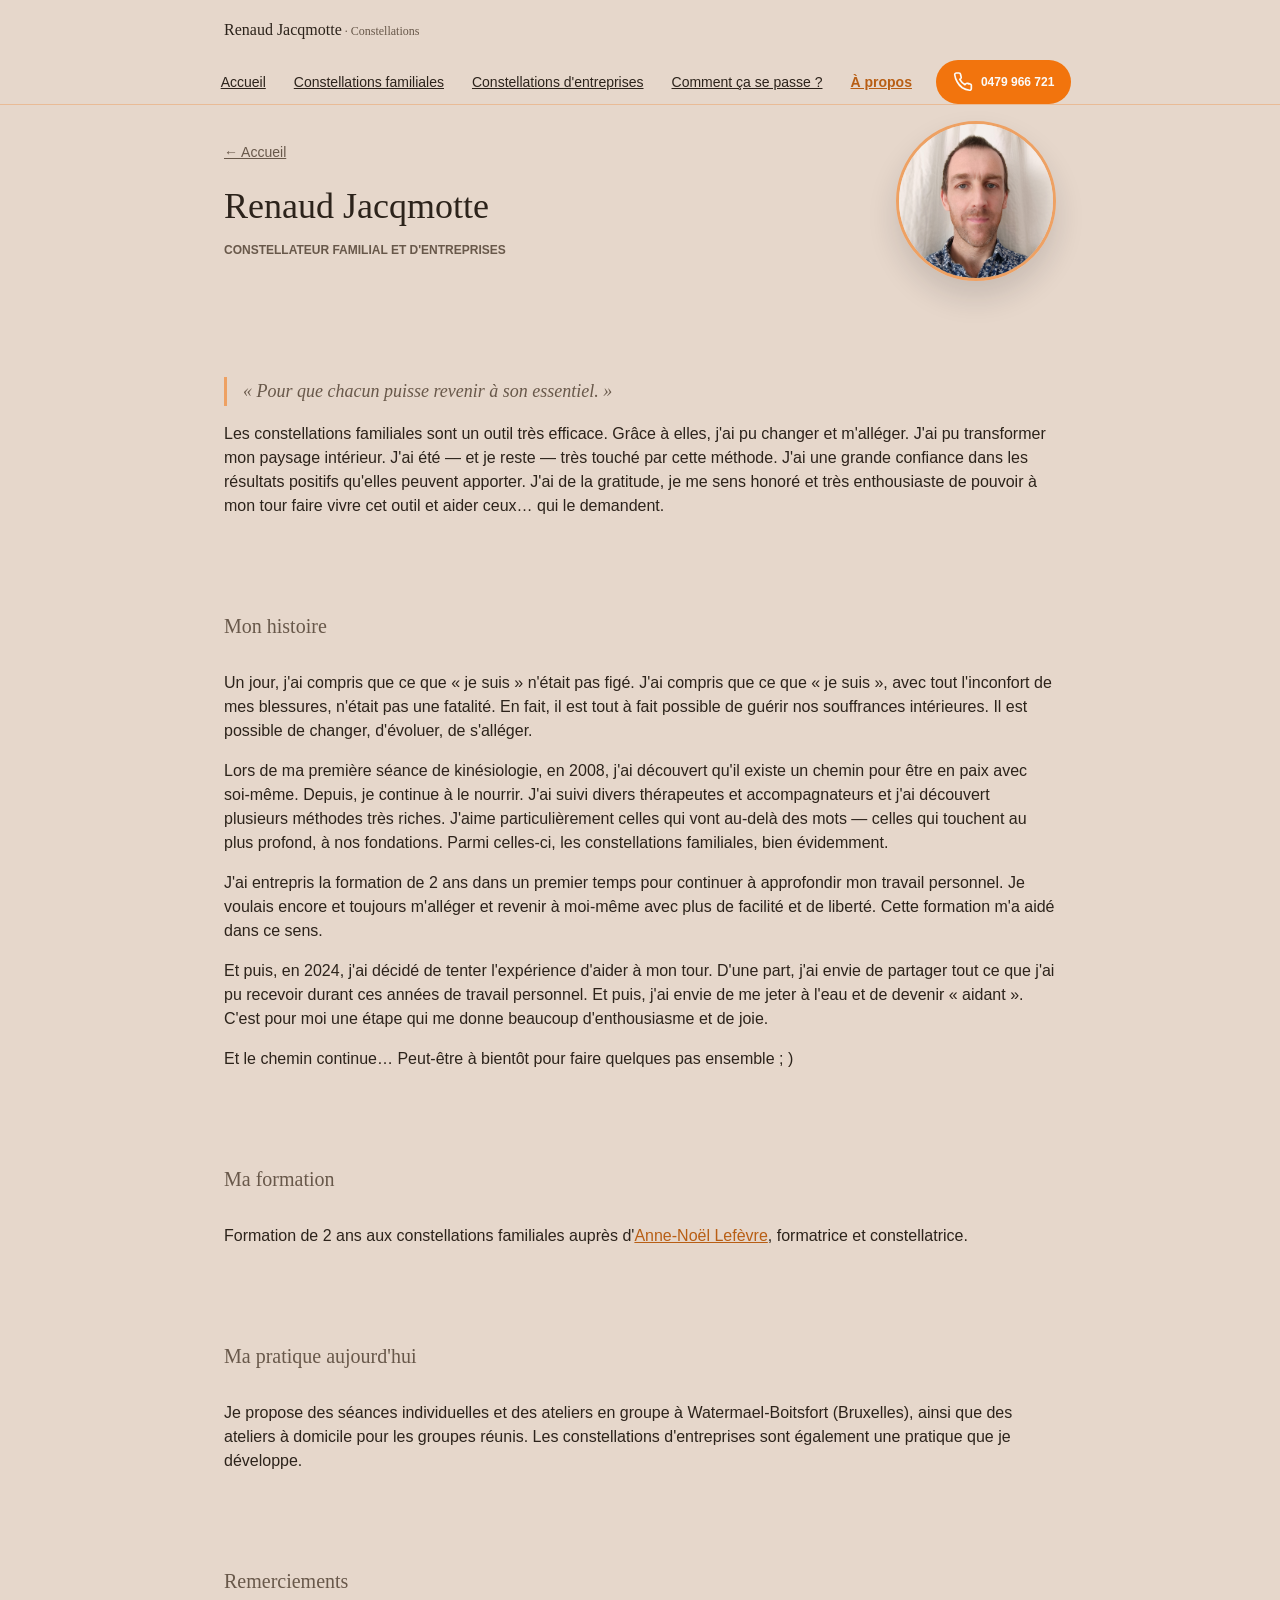
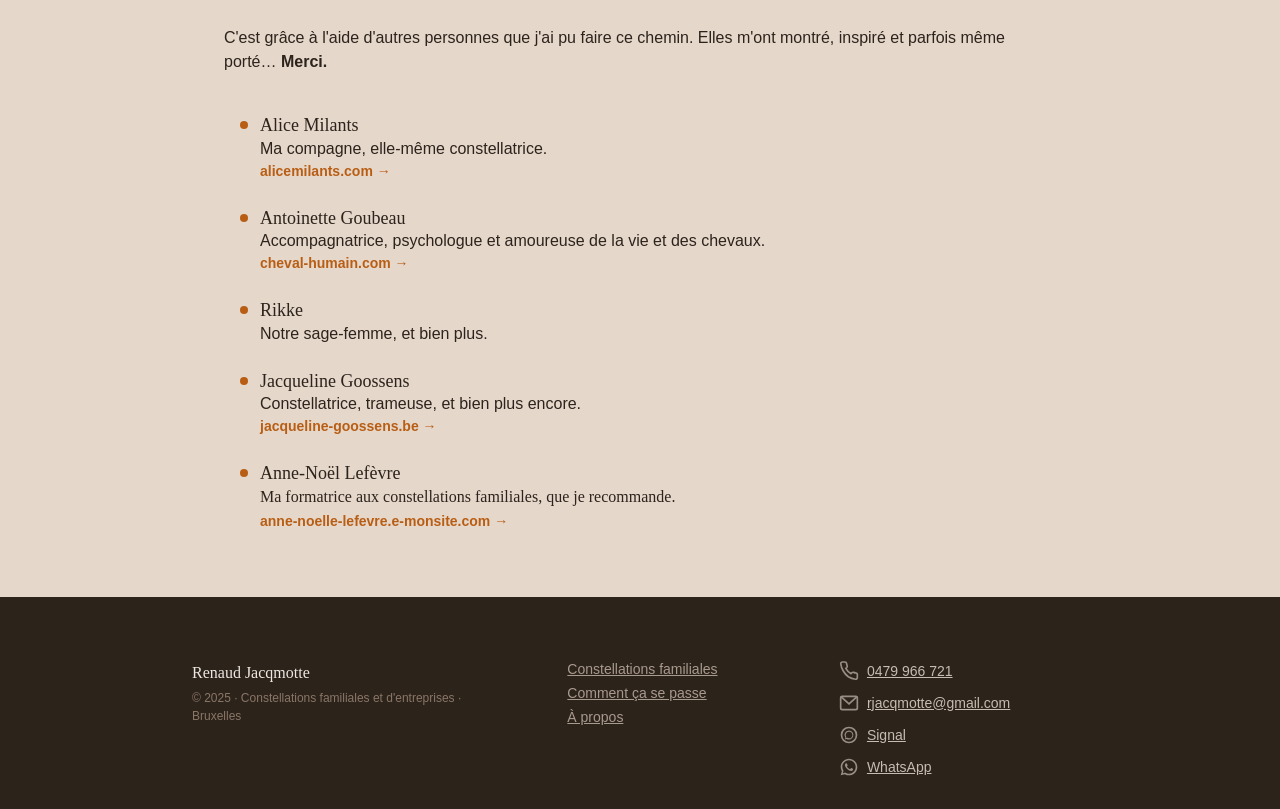
==== commit ebcb3a7a: "mise à jour du héro de la page 'a propos'" ====
--- a/a-propos.html
+++ b/a-propos.html
@@ -88,23 +88,21 @@
 
   <main class="l-main-container">
 
-    <!-- 1. HERO PORTRAIT -->
-    <section class="about-page">
-
-      <a href="index.html" class="page-back">← Retour à l'accueil</a>
-
-      <div class="about-page_header">
-        <div class="about-me_portrait-wrapper about-page_portrait-wrapper">
+    
+        <!-- HERO -->
+    <section class="page-hero">
+      <div class="page-hero_text">
+        <a href="index.html" class="page-back">← Accueil</a>
+        <h1 class="page-hero_title type-page-title">Renaud Jacqmotte</h1>
+          <p class="type-meta u-text-muted">Constellateur familial et d'entreprises</p>
+      </div>
+      <!-- Photo à ajouter -->
+ <div class="about-me_portrait-wrapper about-page_portrait-wrapper">
           <img class="about-me_portrait" src="resources/media/photo-profil-1.jpg" loading="lazy" width="200"
             height="200" alt="Portrait de Renaud Jacqmotte, constellateur" />
         </div>
-        <div class="about-page_header-text">
-          <p class="type-meta u-text-muted">Constellateur familial et d'entreprises</p>
-          <h1 class="about-page_title type-page-title">Renaud Jacqmotte</h1>
-        </div>
-      </div>
-
-    </section>
+    </section>
+    
 
     <!-- 2. ACCROCHE -->
     <section class="aboutp-intro">
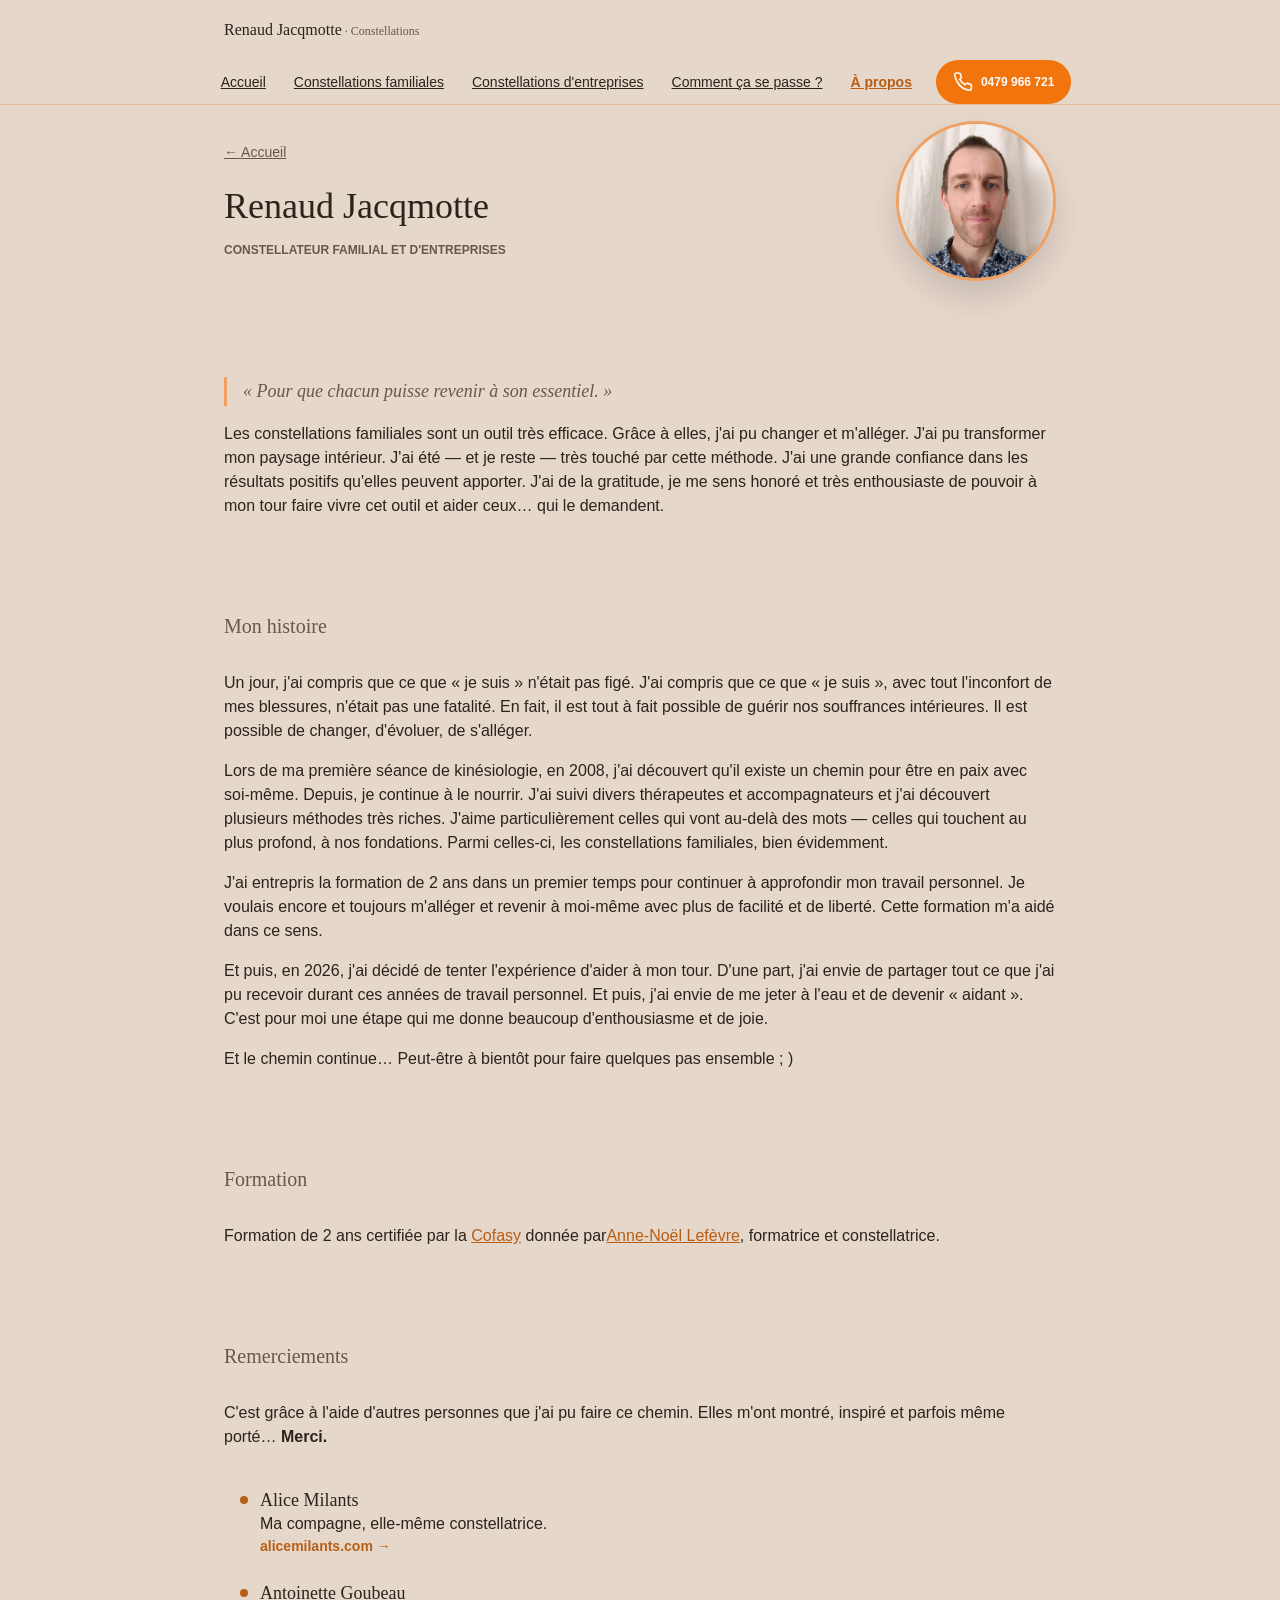
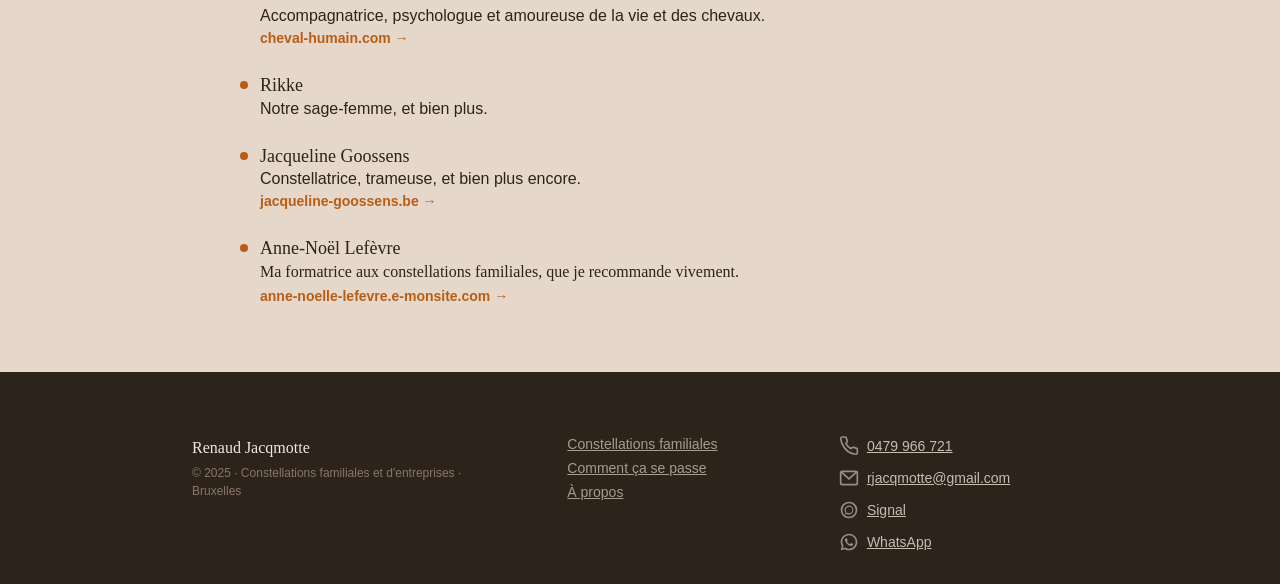
==== commit 7bc0555a: "mise à jour de textes dans index et a propos" ====
--- a/a-propos.html
+++ b/a-propos.html
@@ -142,7 +142,7 @@
         avec plus de facilité et de liberté. Cette formation m'a aidé dans ce sens.
       </p>
       <p class="about-me_text">
-        Et puis, en 2024, j'ai décidé de tenter l'expérience d'aider à mon tour. D'une part,
+        Et puis, en 2026, j'ai décidé de tenter l'expérience d'aider à mon tour. D'une part,
         j'ai envie de partager tout ce que j'ai pu recevoir durant ces années de travail personnel.
         Et puis, j'ai envie de me jeter à l'eau et de devenir «&nbsp;aidant&nbsp;». C'est pour moi
         une étape qui me donne beaucoup d'enthousiasme et de joie.
@@ -152,26 +152,15 @@
       </p>
     </section>
 
-    <!-- À compléter -->
     <section>
-    <h2 class="section-title type-section-title">Ma formation</h2>
+    <h2 class="section-title type-section-title">Formation</h2>
     <p class="about-me_text">
-      Formation de 2 ans aux constellations familiales auprès
-      d'<a href="https://anne-noelle-lefevre.e-monsite.com/" class="aboutp-link" target="_blank"
+      Formation de 2 ans certifiée par la <a href="https://www.cofasy.org/" class="aboutp-link" target="_blank"
+        rel="noopener"> Cofasy</a> donnée par<a href="https://www.anlefevre.be/" class="aboutp-link" target="_blank"
         rel="noopener">Anne-Noël Lefèvre</a>,
       formatrice et constellatrice.
     </p>
     </section>
-
-    <section>
-      <h2 class="section-title type-section-title about-page_section-title">Ma pratique aujourd'hui</h2>
-      <p class="about-me_text">
-        Je propose des séances individuelles et des ateliers en groupe à Watermael-Boitsfort (Bruxelles),
-        ainsi que des ateliers à domicile pour les groupes réunis. Les constellations d'entreprises
-        sont également une pratique que je développe.
-      </p>
-    </section>
-
 
     <!-- 4. REMERCIEMENTS -->
     <section>
@@ -224,8 +213,8 @@
         <li class="icon-list_item">
           <div>
             <h3 class="type-item-title">Anne-Noël Lefèvre</p>
-              <p>Ma formatrice aux constellations familiales, que je recommande.</p>
-              <a class="button button--text" href="https://anne-noelle-lefevre.e-monsite.com/" target="_blank"
+              <p>Ma formatrice aux constellations familiales, que je recommande vivement.</p>
+              <a class="button button--text" href="https://www.anlefevre.be/" target="_blank"
                 rel="noopener">
                 anne-noelle-lefevre.e-monsite.com →
               </a>
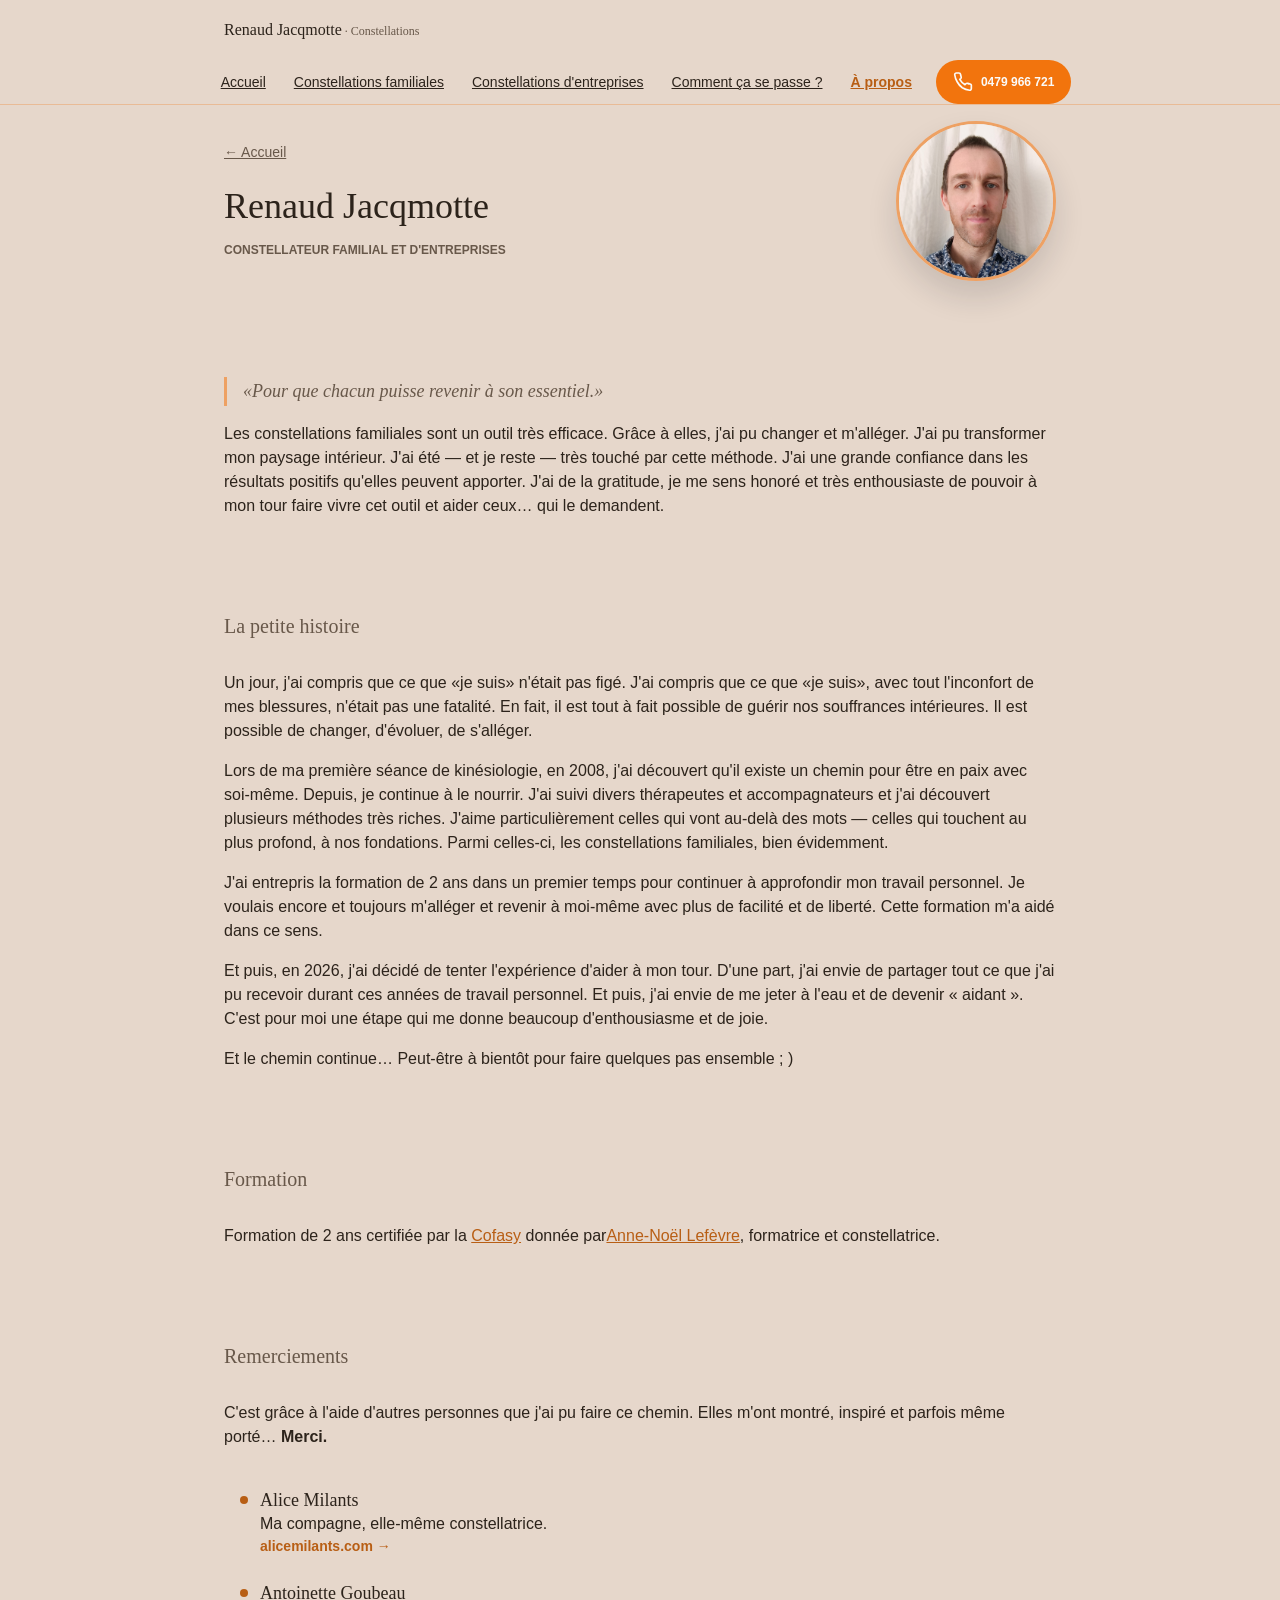
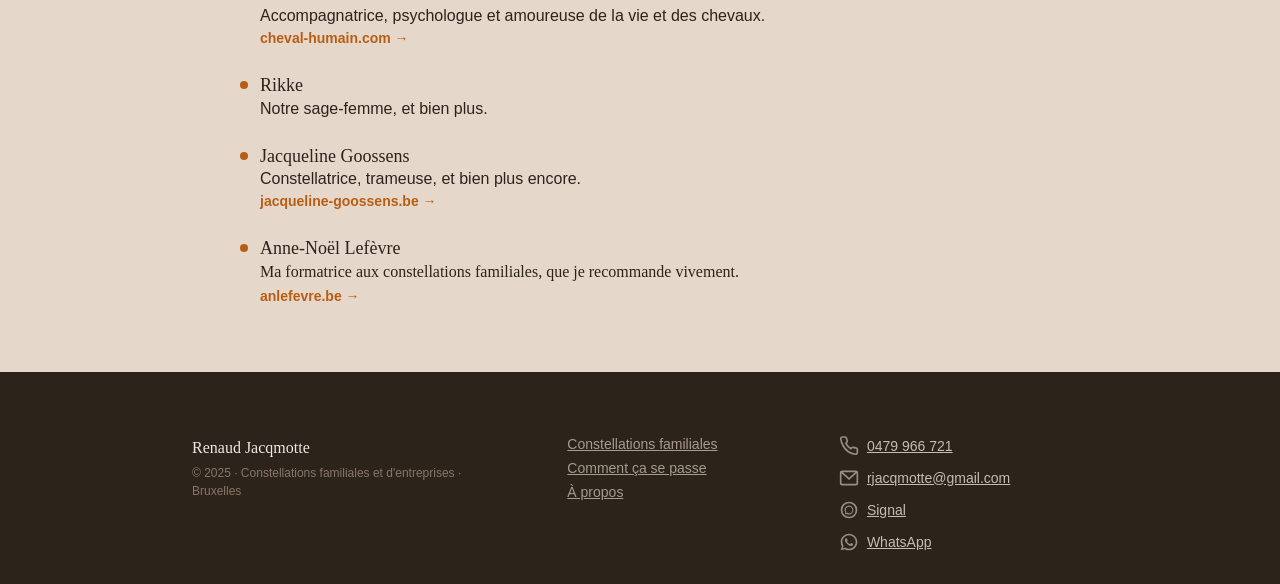
==== commit bfd5e5f2: "nettoyage css de la page "à propos"" ====
--- a/a-propos.html
+++ b/a-propos.html
@@ -107,9 +107,9 @@
     <!-- 2. ACCROCHE -->
     <section class="aboutp-intro">
       <blockquote class="page-hero_quote type-lead">
-        «&nbsp;Pour que chacun puisse revenir à son essentiel.&nbsp;»
+        «Pour que chacun puisse revenir à son essentiel.»
       </blockquote>
-      <p class="about-me_text">
+      <p>
         Les constellations familiales sont un outil très efficace. Grâce à elles, j'ai pu changer
         et m'alléger. J'ai pu transformer mon paysage intérieur. J'ai été — et je reste — très
         touché par cette méthode. J'ai une grande confiance dans les résultats positifs qu'elles
@@ -121,40 +121,40 @@
     <!-- 3. MON HISTOIRE -->
     <section class="about-page_body">
 
-      <h2 class="section-title type-section-title about-page_section-title">Mon histoire</h2>
-
-      <p class="about-me_text">
-        Un jour, j'ai compris que ce que «&nbsp;je suis&nbsp;» n'était pas figé. J'ai compris que
-        ce que «&nbsp;je suis&nbsp;», avec tout l'inconfort de mes blessures, n'était pas une fatalité.
+      <h2 class="section-title type-section-title about-page_section-title">La petite histoire</h2>
+
+      <p>
+        Un jour, j'ai compris que ce que «je suis» n'était pas figé. J'ai compris que
+        ce que «je suis», avec tout l'inconfort de mes blessures, n'était pas une fatalité.
         En fait, il est tout à fait possible de guérir nos souffrances intérieures. Il est possible
         de changer, d'évoluer, de s'alléger.
       </p>
-      <p class="about-me_text">
+      <p>
         Lors de ma première séance de kinésiologie, en 2008, j'ai découvert qu'il existe un chemin
         pour être en paix avec soi-même. Depuis, je continue à le nourrir. J'ai suivi divers
         thérapeutes et accompagnateurs et j'ai découvert plusieurs méthodes très riches. J'aime
         particulièrement celles qui vont au-delà des mots — celles qui touchent au plus profond,
         à nos fondations. Parmi celles-ci, les constellations familiales, bien évidemment.
       </p>
-      <p class="about-me_text">
+      <p>
         J'ai entrepris la formation de 2 ans dans un premier temps pour continuer à approfondir
         mon travail personnel. Je voulais encore et toujours m'alléger et revenir à moi-même
         avec plus de facilité et de liberté. Cette formation m'a aidé dans ce sens.
       </p>
-      <p class="about-me_text">
+      <p>
         Et puis, en 2026, j'ai décidé de tenter l'expérience d'aider à mon tour. D'une part,
         j'ai envie de partager tout ce que j'ai pu recevoir durant ces années de travail personnel.
         Et puis, j'ai envie de me jeter à l'eau et de devenir «&nbsp;aidant&nbsp;». C'est pour moi
         une étape qui me donne beaucoup d'enthousiasme et de joie.
       </p>
-      <p class="about-me_text aboutp-closing">
+      <p>
         Et le chemin continue… Peut-être à bientôt pour faire quelques pas ensemble&nbsp;; )
       </p>
     </section>
 
     <section>
     <h2 class="section-title type-section-title">Formation</h2>
-    <p class="about-me_text">
+    <p>
       Formation de 2 ans certifiée par la <a href="https://www.cofasy.org/" class="aboutp-link" target="_blank"
         rel="noopener"> Cofasy</a> donnée par<a href="https://www.anlefevre.be/" class="aboutp-link" target="_blank"
         rel="noopener">Anne-Noël Lefèvre</a>,
@@ -216,7 +216,7 @@
               <p>Ma formatrice aux constellations familiales, que je recommande vivement.</p>
               <a class="button button--text" href="https://www.anlefevre.be/" target="_blank"
                 rel="noopener">
-                anne-noelle-lefevre.e-monsite.com →
+                anlefevre.be →
               </a>
           </div>
         </li>
--- a/css/new_style.css
+++ b/css/new_style.css
@@ -1822,190 +1822,8 @@
 
 /* --- Constellations familiales --- */
 
-.cf-intro_text {
-  color: var(--color-text-default);
-  line-height: var(--lh-relaxed);
-}
-
 .cf-situations_item p {
-  font-family: var(--font-family-header);
   font-style: italic;
-  font-size: var(--font-size-base);
-  line-height: var(--lh-relaxed);
-  color: var(--color-text-muted);
-}
-
-.cf-situations_closing {
-  color: var(--color-text-default);
-  margin-top: var(--space-5);
-}
-
-.cf-how_card {
-  display: flex;
-  flex-direction: column;
-  gap: var(--space-3);
-}
-.cf-how_text {
-  color: var(--color-text-default);
-  line-height: var(--lh-relaxed);
-}
-
-.cf-how_link {
-  align-self: flex-start;
-  font-size: var(--font-size-sm);
-  font-weight: var(--fw-semibold);
-  color: var(--color-primary-600);
-  border-bottom-color: transparent;
-  transition: color var(--duration-fast) var(--ease-out),
-              border-bottom-color var(--duration-fast) var(--ease-out);
-}
-
-.cf-how_link:hover {
-  color: var(--color-primary-700);
-  border-bottom-color: var(--color-primary-700);
-}
-
-.cf-formats {
-  display: flex;
-  flex-direction: column;
-  gap: var(--space-4);
-}
-
-.cf-formats_grid {
-  display: grid;
-  grid-template-columns: repeat(2, 1fr);
-  gap: var(--space-4);
-}
-
-.cf-formats_card {
-  display: flex;
-  flex-direction: column;
-  gap: var(--space-2);
-  padding: var(--space-4) var(--space-3);
-  background-color: var(--color-bg-elevated);
-  border-radius: var(--radius-4);
-  box-shadow: var(--shadow-1);
-  text-align: center;
-  align-items: center;
-}
-
-.cf-formats_card-icon {
-  display: flex;
-  align-items: center;
-  justify-content: center;
-  width: 48px;
-  height: 48px;
-  border-radius: var(--radius-round);
-  background-color: var(--color-action-primary-bg-soft);
-  color: var(--color-primary-600);
-}
-
-.cf-formats_card-icon svg {
-  width: var(--icon-lg);
-  height: var(--icon-lg);
-}
-
-.cf-formats_card-title {
-  font-size: var(--font-size-base);
-  font-weight: var(--fw-semibold);
-}
-
-.cf-formats_card-detail {
-  font-size: var(--font-size-sm);
-  font-weight: var(--fw-semibold);
-  color: var(--color-primary-600);
-}
-
-.cf-formats_card-desc {
-  font-size: var(--font-size-xs);
-  color: var(--color-text-muted);
-  line-height: var(--lh-relaxed);
-}
-
-.cf-formats_card-link {
-  font-size: var(--font-size-xs);
-  font-weight: var(--fw-semibold);
-  color: var(--color-primary-600);
-  border-bottom-color: transparent;
-  margin-top: auto;
-  transition: color var(--duration-fast) var(--ease-out),
-              border-bottom-color var(--duration-fast) var(--ease-out);
-}
-
-.cf-formats_card-link:hover {
-  color: var(--color-primary-700);
-  border-bottom-color: var(--color-primary-700);
-}
-
-@media (min-width: 768px) {
-
-  .cf-formats_grid {
-    gap: var(--space-6);
-  }
-}
-
-/* --- Séance individuelle --- */
-
-.indiv-intro_text {
-  color: var(--color-text-default);
-  line-height: var(--lh-relaxed);
-}
-
-.good-to-know_item p {
-  font-size: var(--font-size-base);
-  color: var(--color-text-default);
-  line-height: var(--lh-relaxed);
-}
-
-/* --- Ateliers en groupe --- */
-
-.group-home_inner {
-  display: flex;
-  gap: var(--space-4);
-  align-items: flex-start;
-}
-
-.group-home_icon {
-  flex-shrink: 0;
-  display: flex;
-  align-items: center;
-  justify-content: center;
-  width: 48px;
-  height: 48px;
-  border-radius: var(--radius-round);
-  background-color: var(--color-action-primary-bg-soft);
-  color: var(--color-primary-600);
-}
-
-.group-home_icon svg {
-  width: var(--icon-lg);
-  height: var(--icon-lg);
-}
-
-.group-home_content {
-  display: flex;
-  flex-direction: column;
-  gap: var(--space-2);
-}
-
-.group-home_text {
-  color: var(--color-text-default);
-  line-height: var(--lh-relaxed);
-}
-
-.group-home_link {
-  font-size: var(--font-size-sm);
-  font-weight: var(--fw-semibold);
-  color: var(--color-primary-600);
-  border-bottom-color: transparent;
-  align-self: flex-start;
-  transition: color var(--duration-fast) var(--ease-out),
-              border-bottom-color var(--duration-fast) var(--ease-out);
-}
-
-.group-home_link:hover {
-  color: var(--color-primary-700);
-  border-bottom-color: var(--color-primary-700);
 }
 
 /* --- Comment ça se passe : sections et composition avec sidebar --- */
@@ -2258,25 +2076,10 @@
 
 /* --- À propos --- */
 
-
 .aboutp-intro {
   display: flex;
   flex-direction: column;
   gap: var(--space-4);
-}
-
-
-.about-page_header-text {
-  display: flex;
-  flex-direction: column;
-  gap: var(--space-1);
-}
-
-.aboutp-thanks {
-  display: flex;
-  flex-direction: column;
-  gap: var(--space-4);
-  padding-bottom: var(--space-8);
 }
 
 .aboutp-thanks-list {
@@ -2285,28 +2088,12 @@
   gap:var(--space-5);
   margin-top: var(--space-5);
 }
-
-.aboutp-thanks_content {
-  display: flex;
-  flex-direction: column;
-  gap: var(--space-1);
-}
-
 
 @media (min-width: 768px) {
 
   .about-page_portrait-wrapper {
     width: 160px;
     height: 160px;
-  }
-
-  .about-page_header {
-    gap: var(--space-7);
-    align-items: flex-end;
-  }
-
-  .about-page_title {
-    font-size: var(--font-size-4xl);
   }
 }
 
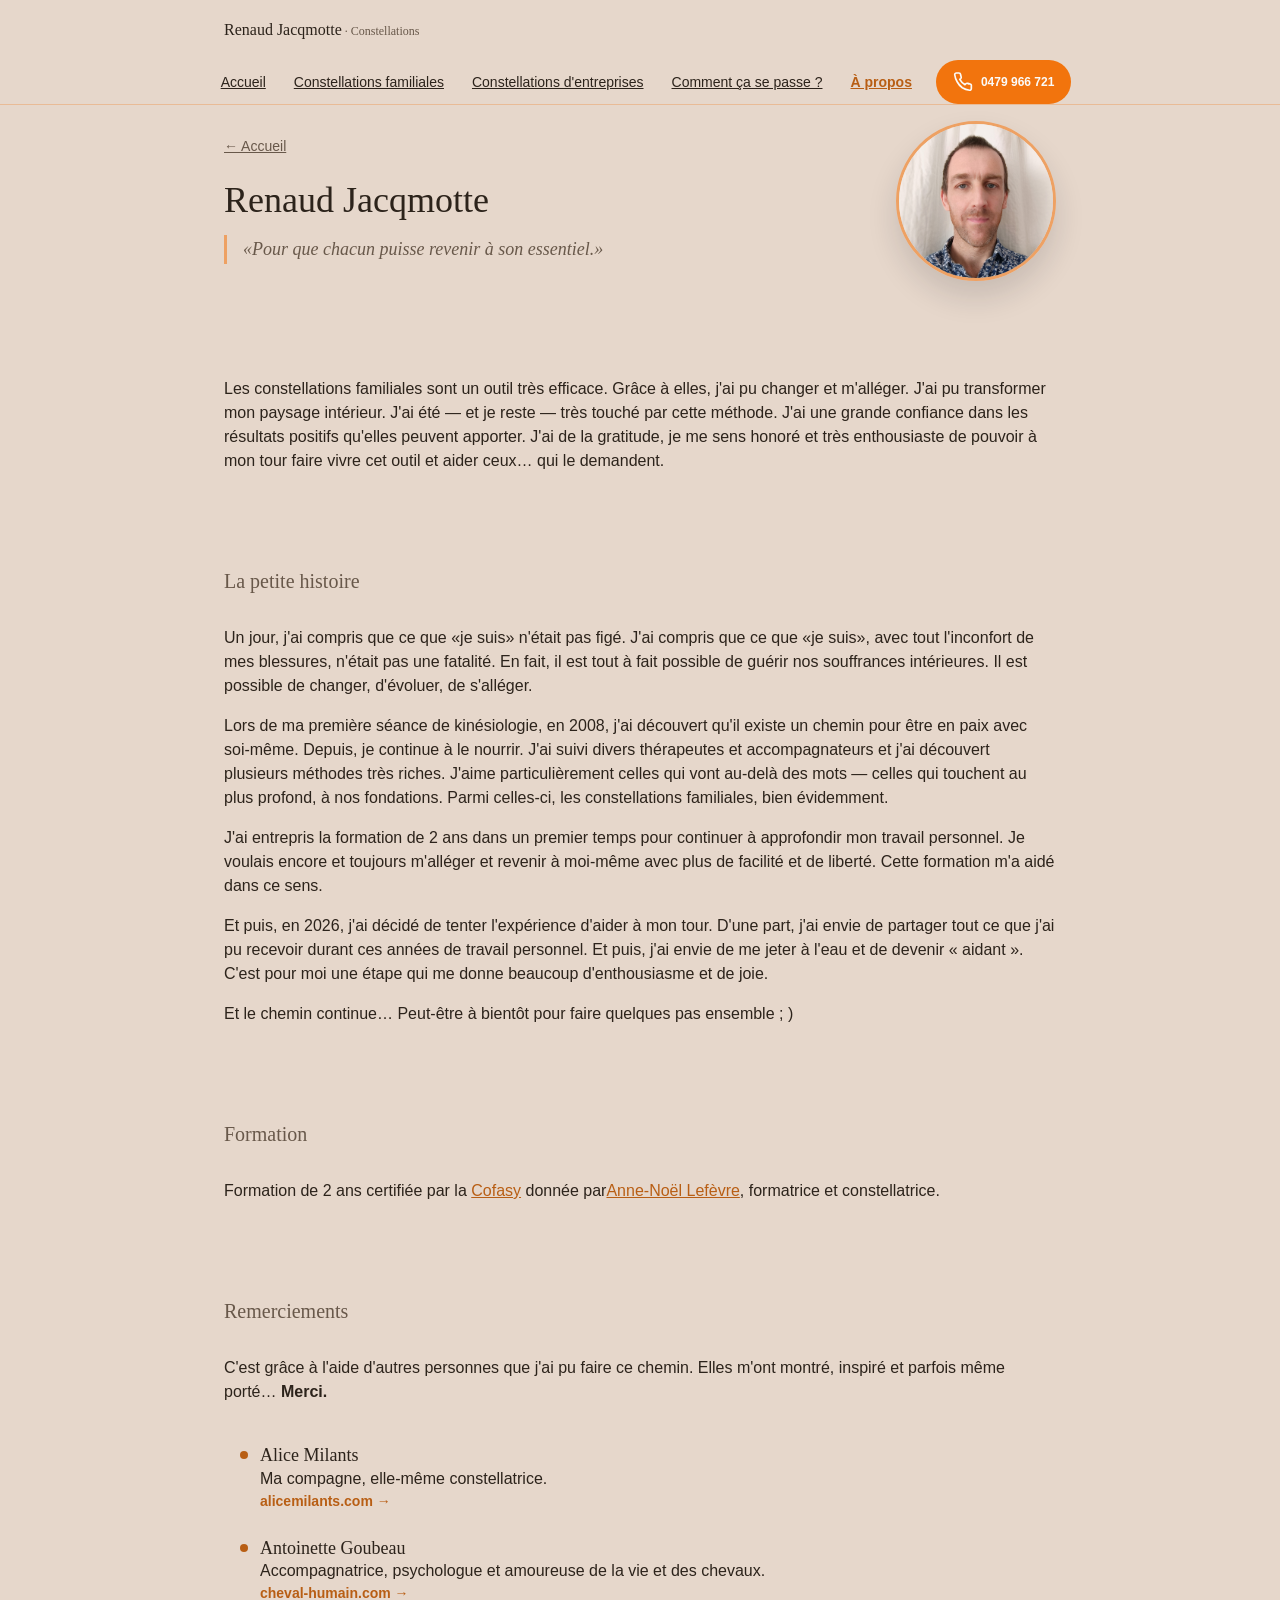
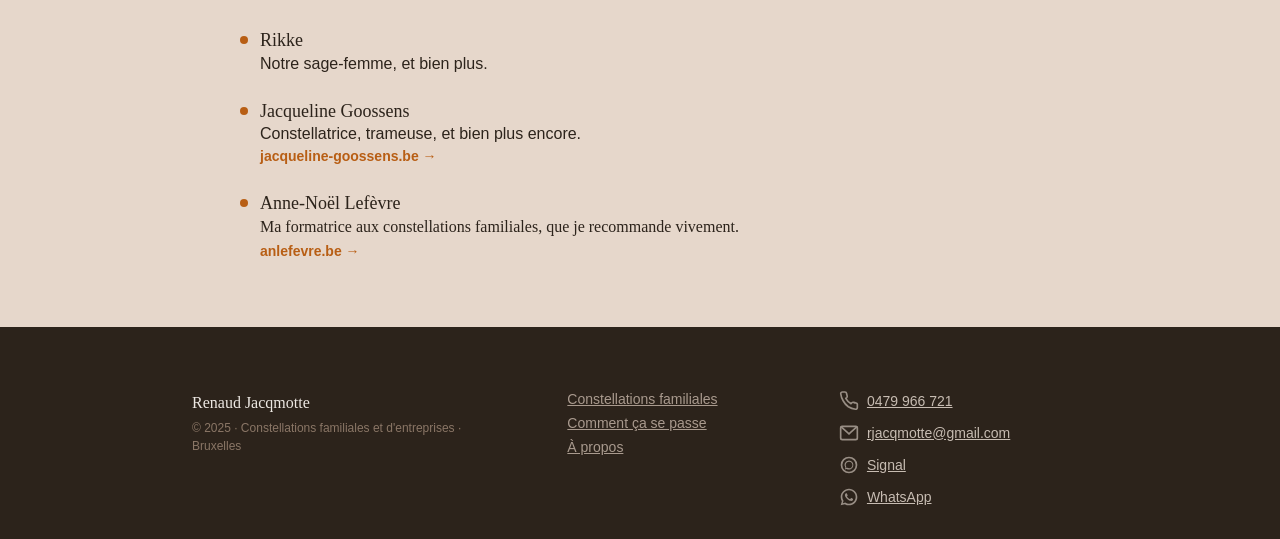
==== commit 8a62c3e2: "harmonisation du géro dans 'constellation d'entreprise' et 'à propos'" ====
--- a/a-propos.html
+++ b/a-propos.html
@@ -94,7 +94,9 @@
       <div class="page-hero_text">
         <a href="index.html" class="page-back">← Accueil</a>
         <h1 class="page-hero_title type-page-title">Renaud Jacqmotte</h1>
-          <p class="type-meta u-text-muted">Constellateur familial et d'entreprises</p>
+        <blockquote class="page-hero_quote type-lead">
+          «Pour que chacun puisse revenir à son essentiel.»
+        </blockquote>
       </div>
       <!-- Photo à ajouter -->
  <div class="about-me_portrait-wrapper about-page_portrait-wrapper">
@@ -106,9 +108,6 @@
 
     <!-- 2. ACCROCHE -->
     <section class="aboutp-intro">
-      <blockquote class="page-hero_quote type-lead">
-        «Pour que chacun puisse revenir à son essentiel.»
-      </blockquote>
       <p>
         Les constellations familiales sont un outil très efficace. Grâce à elles, j'ai pu changer
         et m'alléger. J'ai pu transformer mon paysage intérieur. J'ai été — et je reste — très
--- a/css/new_style.css
+++ b/css/new_style.css
@@ -1826,6 +1826,57 @@
   font-style: italic;
 }
 
+/* --- Ateliers en groupe --- */
+
+.group-home_inner {
+  display: flex;
+  gap: var(--space-4);
+  align-items: flex-start;
+}
+
+.group-home_icon {
+  flex-shrink: 0;
+  display: flex;
+  align-items: center;
+  justify-content: center;
+  width: 48px;
+  height: 48px;
+  border-radius: var(--radius-round);
+  background-color: var(--color-action-primary-bg-soft);
+  color: var(--color-primary-600);
+}
+
+.group-home_icon svg {
+  width: var(--icon-lg);
+  height: var(--icon-lg);
+}
+
+.group-home_content {
+  display: flex;
+  flex-direction: column;
+  gap: var(--space-2);
+}
+
+.group-home_text {
+  color: var(--color-text-default);
+  line-height: var(--lh-relaxed);
+}
+
+.group-home_link {
+  font-size: var(--font-size-sm);
+  font-weight: var(--fw-semibold);
+  color: var(--color-primary-600);
+  border-bottom-color: transparent;
+  align-self: flex-start;
+  transition: color var(--duration-fast) var(--ease-out),
+              border-bottom-color var(--duration-fast) var(--ease-out);
+}
+
+.group-home_link:hover {
+  color: var(--color-primary-700);
+  border-bottom-color: var(--color-primary-700);
+}
+
 /* --- Comment ça se passe : sections et composition avec sidebar --- */
 
 .how-hero_intro {
